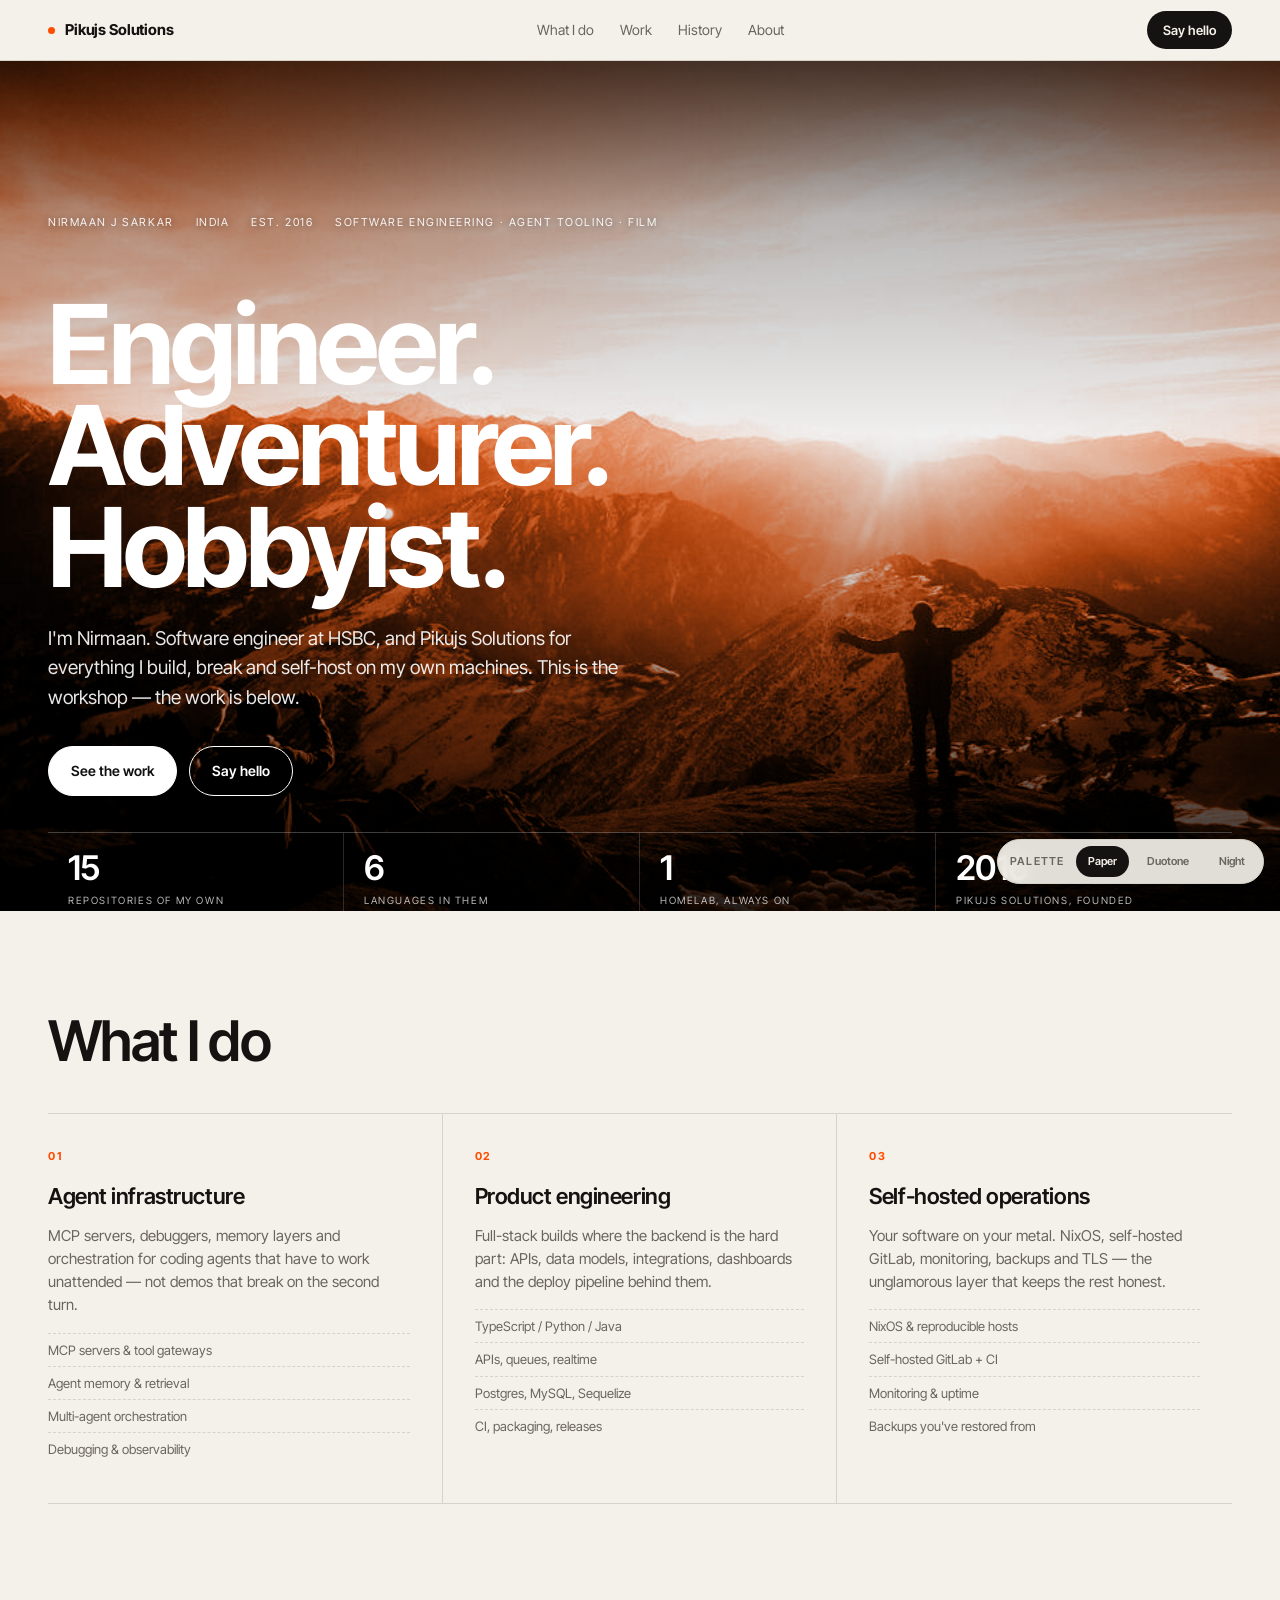
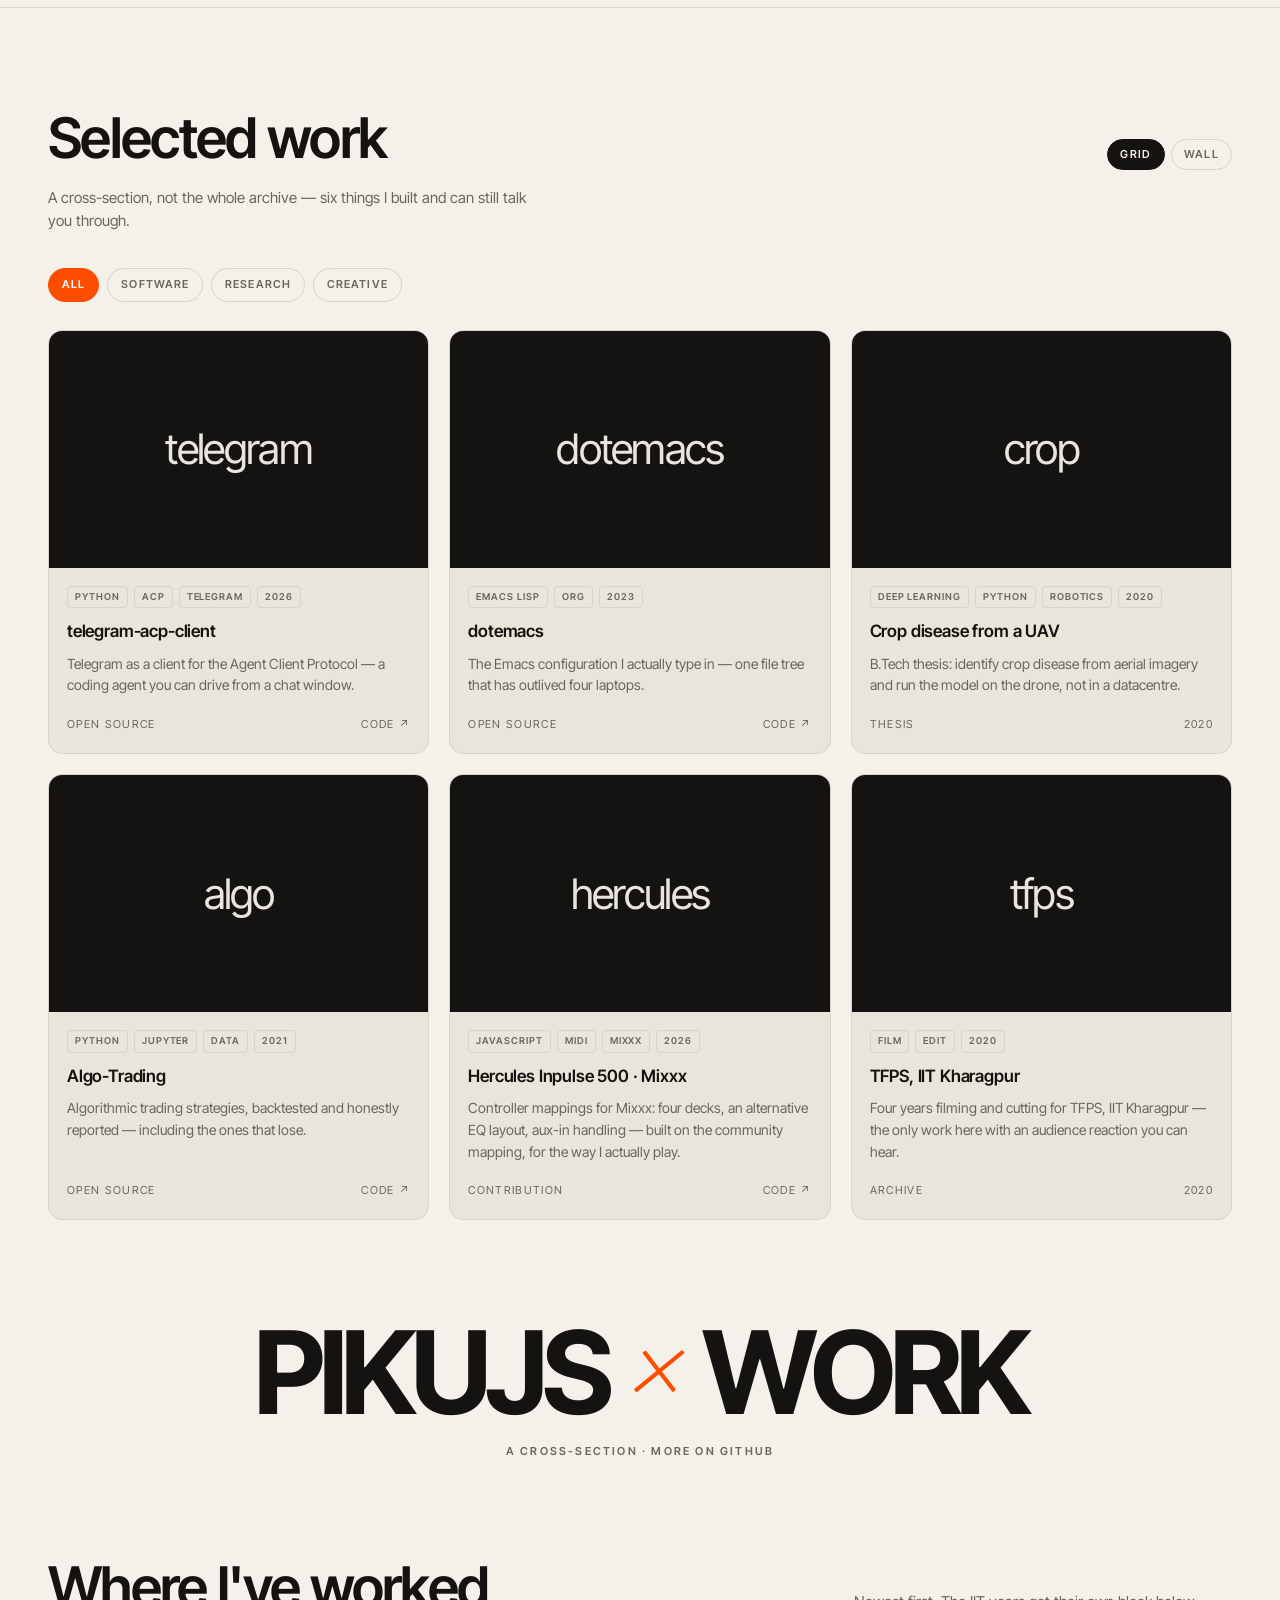
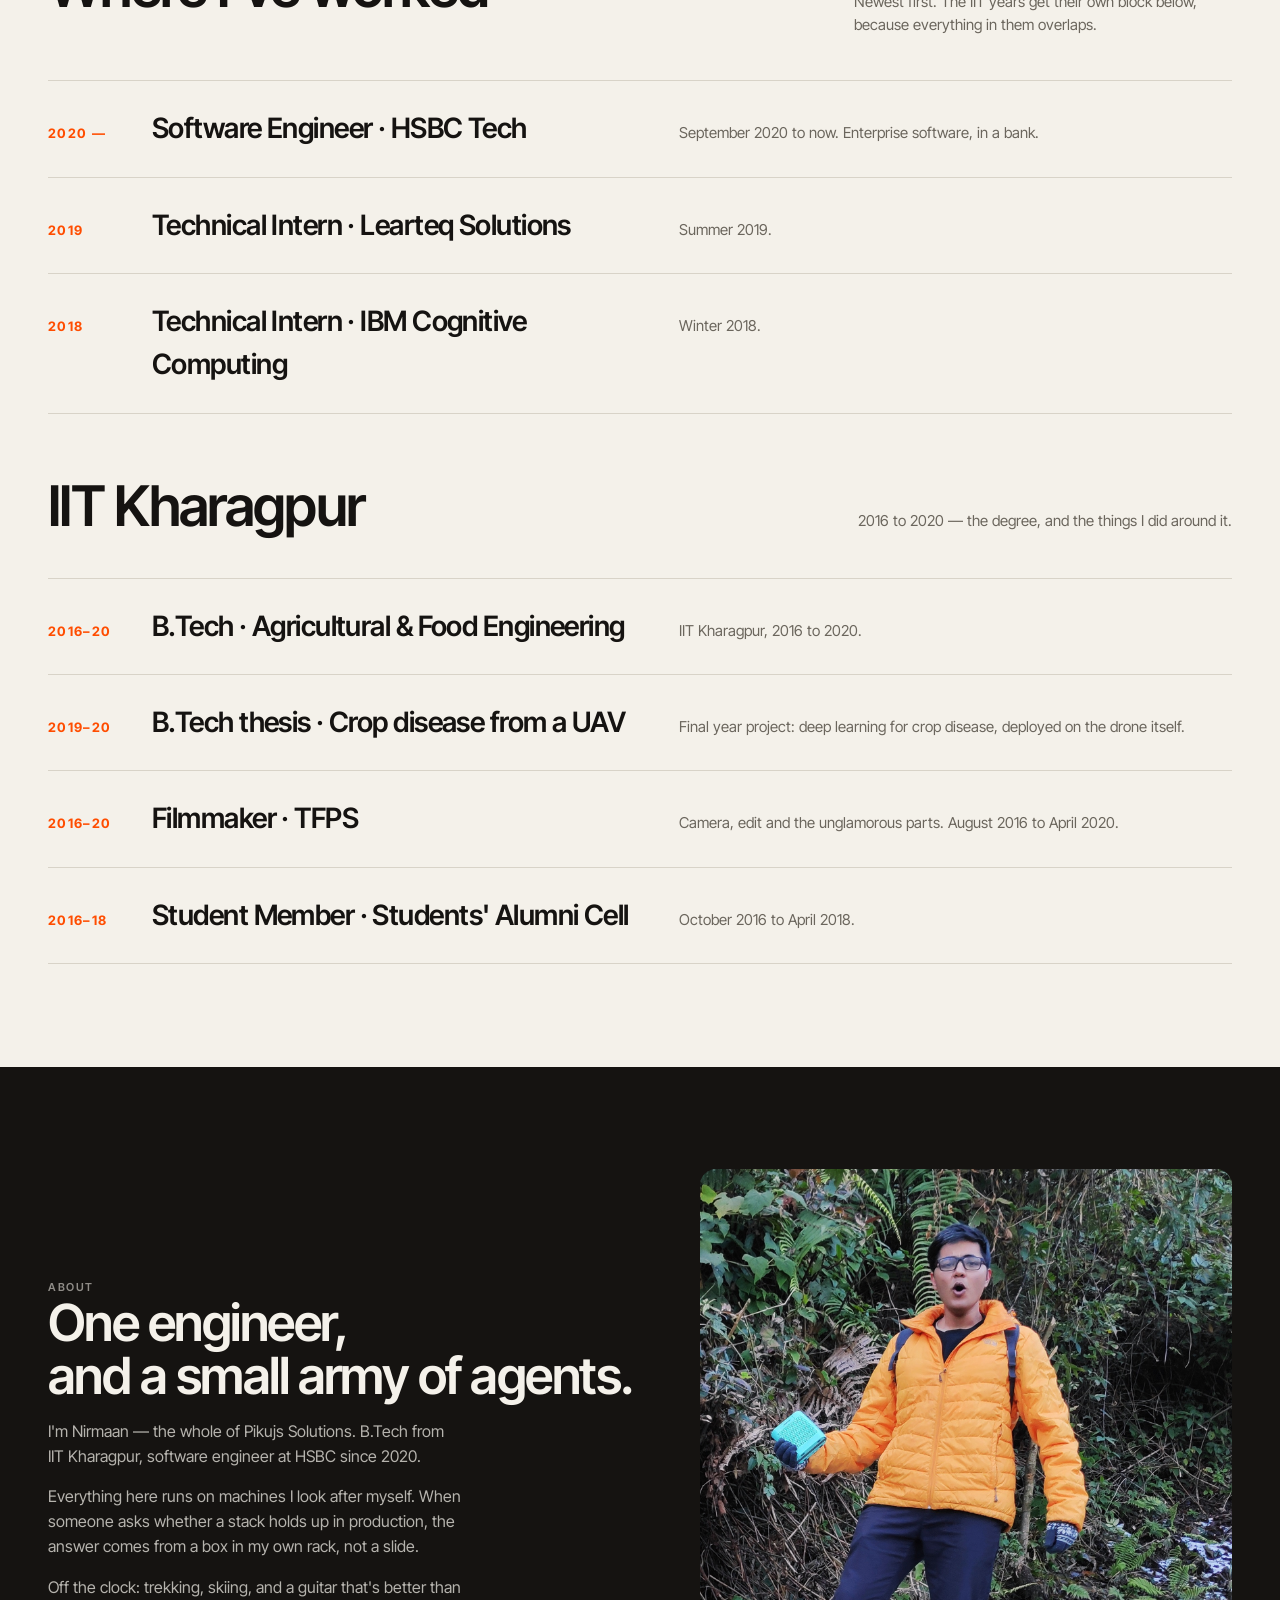
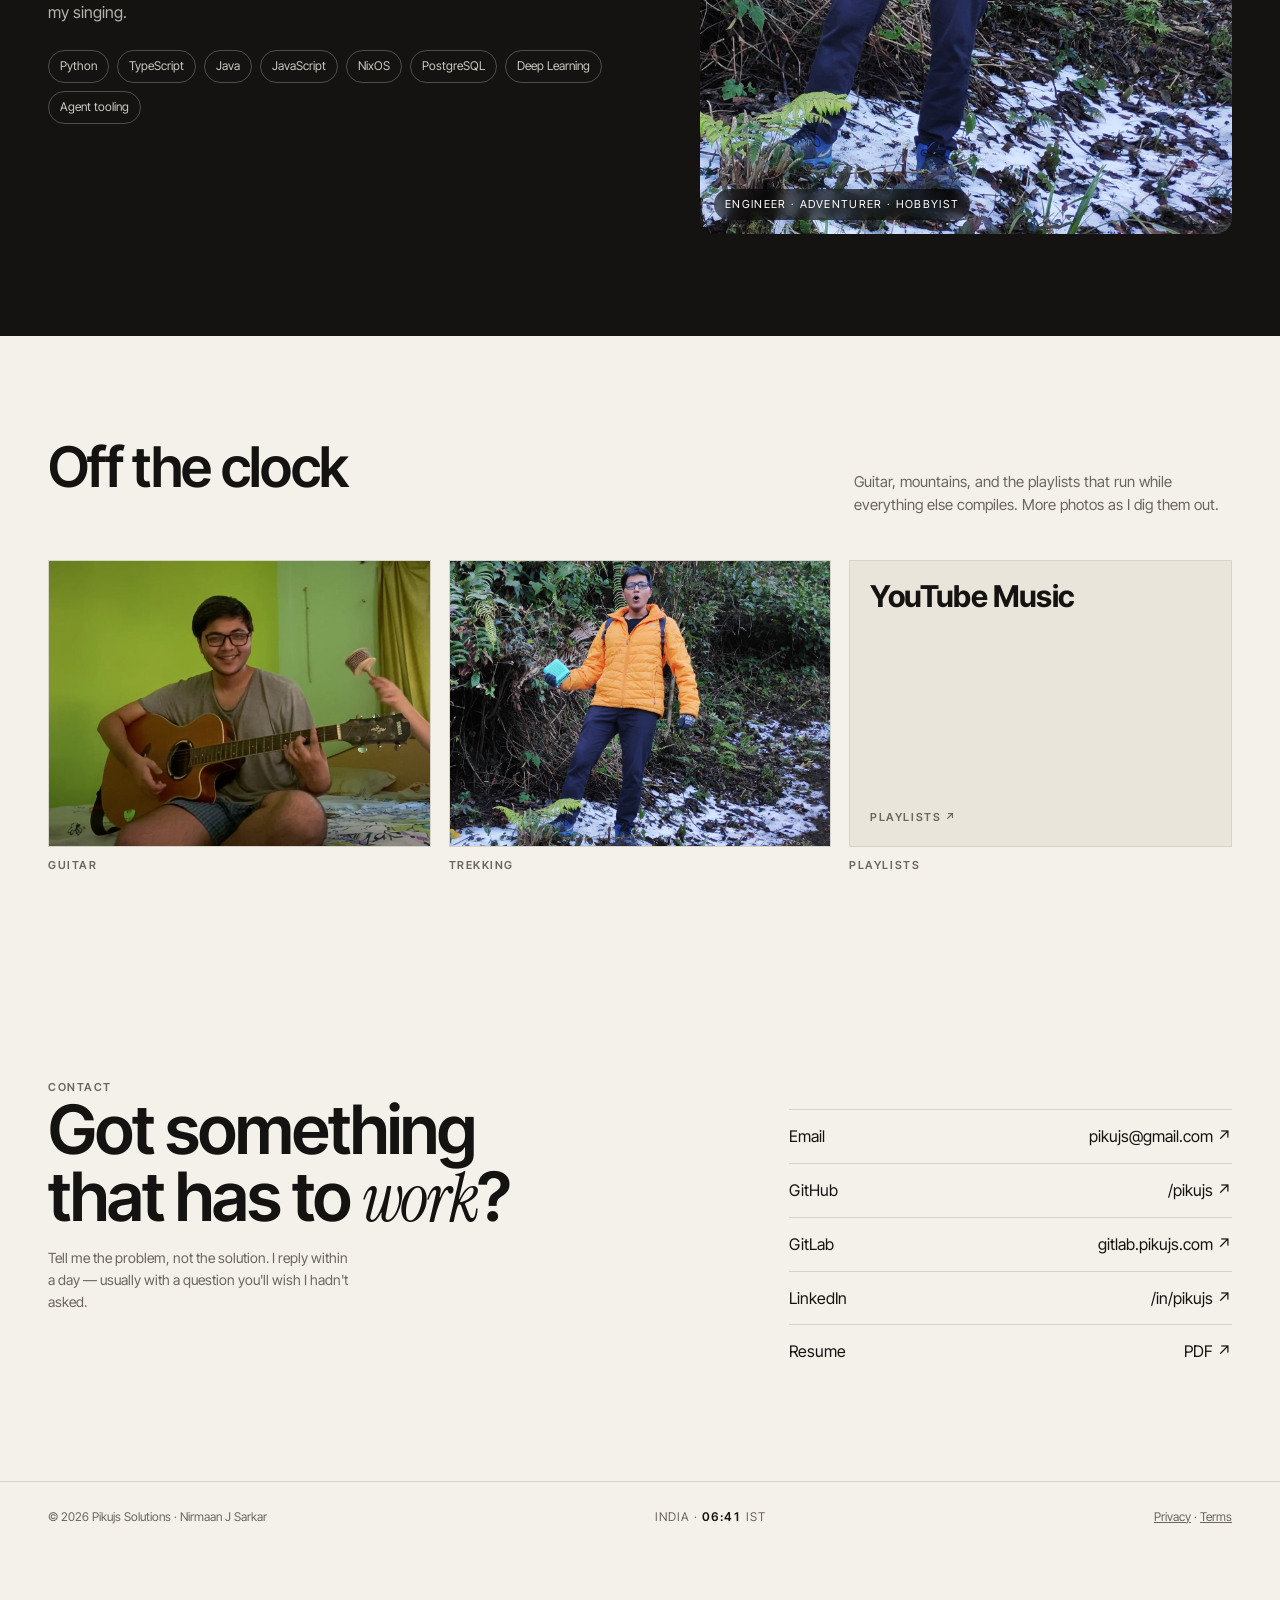
==== index.html @ 01d5751d "chore: drop leftover sales line from What I do" ====
<!doctype html>
<html lang="en">
<head>
<meta charset="utf-8">
<meta name="viewport" content="width=device-width, initial-scale=1">
<title>Nirmaan J Sarkar — Engineer, Adventurer, Hobbyist · Pikujs Solutions</title>
<meta name="description" content="Nirmaan J Sarkar — software engineer, filmmaker and self-hoster. Agent tooling, product engineering and the occasional DJ controller mapping, under Pikujs Solutions.">
<link rel="canonical" href="https://pikujs.com/">
<meta name="author" content="Nirmaan J Sarkar">
<meta property="og:type" content="website">
<meta property="og:site_name" content="Pikujs Solutions">
<meta property="og:title" content="Nirmaan J Sarkar — Engineer, Adventurer, Hobbyist">
<meta property="og:description" content="Software engineer, filmmaker and self-hoster. Agent tooling, product engineering, and the occasional DJ controller mapping.">
<meta property="og:url" content="https://pikujs.com/">
<meta property="og:image" content="https://pikujs.com/img/header.jpg">
<meta property="og:image:alt" content="Nirmaan on a ridge above the snowline at sunrise">
<meta name="twitter:card" content="summary_large_image">
<meta name="twitter:title" content="Nirmaan J Sarkar — Engineer, Adventurer, Hobbyist">
<meta name="twitter:description" content="Software engineer, filmmaker and self-hoster. Agent tooling, product engineering, and the occasional DJ controller mapping.">
<meta name="twitter:image" content="https://pikujs.com/img/header.jpg">
<meta name="theme-color" content="#f4f1ea" media="(prefers-color-scheme: light)">
<meta name="theme-color" content="#0b0c0e" media="(prefers-color-scheme: dark)">
<link rel="icon" href="img/favicon.ico" sizes="any">
<link rel="preconnect" href="https://fonts.googleapis.com">
<link rel="preconnect" href="https://fonts.gstatic.com" crossorigin>
<link href="https://fonts.googleapis.com/css2?family=Instrument+Serif:ital@0;1&family=Inter+Tight:wght@400;500;600;700&display=swap" rel="stylesheet">
<link rel="stylesheet" href="css/site.css">
<script>document.documentElement.dataset.palette=(new URLSearchParams(location.search).get('p'))||localStorage.getItem('pikujs-palette')||(matchMedia('(prefers-color-scheme: dark)').matches?'night':'paper')</script>
</head>
<body>

<nav>
  <div class="wrap">
    <a class="brand" href="#top"><span class="dot"></span>Pikujs Solutions</a>
    <ul>
      <li><a href="#services">What I do</a></li>
      <li><a href="#work">Work</a></li>
      <li><a href="#history">History</a></li>
      <li><a href="#about">About</a></li>
    </ul>
    <a class="cta" href="#contact">Say hello</a>
  </div>
</nav>

<header class="hero" id="top">
  <img src="img/header.jpg" alt="Nirmaan on a ridge above the snowline at sunrise" width="960" height="720">
  <div class="tint"></div>
  <div class="veil"></div>
  <div class="wrap inner">
    <div class="topline">
      <span>Nirmaan J Sarkar</span><span>India</span><span>Est. 2016</span>
      <span>Software engineering · Agent tooling · Film</span>
    </div>
    <h1>Engineer.<br>Adventurer.<br>Hobbyist.</h1>
    <p class="sub">I'm Nirmaan. Software engineer at HSBC, and Pikujs Solutions for everything I build,
      break and self-host on my own machines. This is the workshop — the work is below.</p>
    <div class="actions">
      <a class="btn solid" href="#work">See the work</a>
      <a class="btn ghost" href="#contact">Say hello</a>
    </div>
  </div>
  <div class="wrap">
    <div class="stats">
      <div><b>15</b><span>Repositories of my own</span></div>
      <div><b>6</b><span>Languages in them</span></div>
      <div><b>1</b><span>Homelab, always on</span></div>
      <div><b>2016</b><span>Pikujs Solutions, founded</span></div>
    </div>
  </div>
</header>

<section id="services">
  <div class="wrap">
    <div class="sec-head">
      <h2>What I do</h2>
    </div>
    <div class="services">
      <article>
        <div class="num">01</div>
        <h3>Agent infrastructure</h3>
        <p>MCP servers, debuggers, memory layers and orchestration for coding agents that have to work
           unattended — not demos that break on the second turn.</p>
        <ul>
          <li>MCP servers &amp; tool gateways</li>
          <li>Agent memory &amp; retrieval</li>
          <li>Multi-agent orchestration</li>
          <li>Debugging &amp; observability</li>
        </ul>
      </article>
      <article>
        <div class="num">02</div>
        <h3>Product engineering</h3>
        <p>Full-stack builds where the backend is the hard part: APIs, data models, integrations,
           dashboards and the deploy pipeline behind them.</p>
        <ul>
          <li>TypeScript / Python / Java</li>
          <li>APIs, queues, realtime</li>
          <li>Postgres, MySQL, Sequelize</li>
          <li>CI, packaging, releases</li>
        </ul>
      </article>
      <article>
        <div class="num">03</div>
        <h3>Self-hosted operations</h3>
        <p>Your software on your metal. NixOS, self-hosted GitLab, monitoring, backups and TLS —
           the unglamorous layer that keeps the rest honest.</p>
        <ul>
          <li>NixOS &amp; reproducible hosts</li>
          <li>Self-hosted GitLab + CI</li>
          <li>Monitoring &amp; uptime</li>
          <li>Backups you've restored from</li>
        </ul>
      </article>
    </div>
  </div>
</section>

<hr class="rule">

<section id="work">
  <div class="wrap">
    <div class="sec-head">
      <h2>Selected work</h2>
      <div class="viewtoggle" role="group" aria-label="Layout">
        <button data-view="grid" aria-pressed="true">Grid</button>
        <button data-view="wall" aria-pressed="false">Wall</button>
      </div>
    </div>
    <p style="margin:-28px 0 36px; max-width:56ch; color:var(--muted); font-size:15px">
      A cross-section, not the whole archive — six things I built and can still talk you through.</p>

    <div class="filters" id="filters" role="group" aria-label="Filter by category">
      <button data-cat="All" aria-pressed="true">All</button>
      <button data-cat="Software" aria-pressed="false">Software</button>
      <button data-cat="Research" aria-pressed="false">Research</button>
      <button data-cat="Creative" aria-pressed="false">Creative</button>
    </div>

    <div class="work" id="workgrid">

      <a class="card" data-cat="Software" href="https://github.com/pikujs/telegram-acp-client" target="_blank" rel="noopener">
        <div class="shot"><div class="glyph">telegram</div></div>
        <div class="body">
          <div class="tags"><span>Python</span><span>ACP</span><span>Telegram</span><span>2026</span></div>
          <h3>telegram-acp-client</h3>
          <p>Telegram as a client for the Agent Client Protocol — a coding agent you can drive from a chat window.</p>
          <div class="meta"><span>Open source</span><span>Code ↗</span></div>
        </div>
      </a>

      <a class="card" data-cat="Software" href="https://github.com/pikujs/dotemacs" target="_blank" rel="noopener">
        <div class="shot"><div class="glyph">dotemacs</div></div>
        <div class="body">
          <div class="tags"><span>Emacs Lisp</span><span>Org</span><span>2023</span></div>
          <h3>dotemacs</h3>
          <p>The Emacs configuration I actually type in — one file tree that has outlived four laptops.</p>
          <div class="meta"><span>Open source</span><span>Code ↗</span></div>
        </div>
      </a>

      <div class="card" data-cat="Research">
        <div class="shot"><div class="glyph">crop</div></div>
        <div class="body">
          <div class="tags"><span>Deep Learning</span><span>Python</span><span>Robotics</span><span>2020</span></div>
          <h3>Crop disease from a UAV</h3>
          <p>B.Tech thesis: identify crop disease from aerial imagery and run the model on the drone, not in a datacentre.</p>
          <div class="meta"><span>Thesis</span><span>2020</span></div>
        </div>
      </div>

      <a class="card" data-cat="Research" href="https://github.com/pikujs/Algo-Trading" target="_blank" rel="noopener">
        <div class="shot"><div class="glyph">algo</div></div>
        <div class="body">
          <div class="tags"><span>Python</span><span>Jupyter</span><span>Data</span><span>2021</span></div>
          <h3>Algo-Trading</h3>
          <p>Algorithmic trading strategies, backtested and honestly reported — including the ones that lose.</p>
          <div class="meta"><span>Open source</span><span>Code ↗</span></div>
        </div>
      </a>

      <a class="card" data-cat="Creative" href="https://github.com/pikujs/herimp-500map" target="_blank" rel="noopener">
        <div class="shot"><div class="glyph">hercules</div></div>
        <div class="body">
          <div class="tags"><span>JavaScript</span><span>MIDI</span><span>Mixxx</span><span>2026</span></div>
          <h3>Hercules Inpulse 500 · Mixxx</h3>
          <p>Controller mappings for Mixxx: four decks, an alternative EQ layout, aux-in handling — built on the community mapping, for the way I actually play.</p>
          <div class="meta"><span>Contribution</span><span>Code ↗</span></div>
        </div>
      </a>

      <div class="card" data-cat="Creative">
        <div class="shot"><div class="glyph">tfps</div></div>
        <div class="body">
          <div class="tags"><span>Film</span><span>Edit</span><span>2020</span></div>
          <h3>TFPS, IIT Kharagpur</h3>
          <p>Four years filming and cutting for TFPS, IIT Kharagpur — the only work here with an audience reaction you can hear.</p>
          <div class="meta"><span>Archive</span><span>2020</span></div>
        </div>
      </div>

    </div>

    <div class="lockup">PIKUJS <em>×</em> WORK<small>A cross-section · more on GitHub</small></div>
  </div>
</section>

<section id="history" style="padding-top:0">
  <div class="wrap">
    <div class="sec-head">
      <h2>Where I've worked</h2>
      <p>Newest first. The IIT years get their own block below, because everything in them overlaps.</p>
    </div>
    <div class="proc">
      <div><b>2020 —</b><h3>Software Engineer · HSBC Tech</h3><p>September 2020 to now. Enterprise software, in a bank.</p></div>
      <div><b>2019</b><h3>Technical Intern · Learteq Solutions</h3><p>Summer 2019.</p></div>
      <div><b>2018</b><h3>Technical Intern · IBM Cognitive Computing</h3><p>Winter 2018.</p></div>
    </div>

    <div class="sec-head" style="margin-top:64px">
      <h2>IIT Kharagpur</h2>
      <p>2016 to 2020 — the degree, and the things I did around it.</p>
    </div>
    <div class="proc">
      <div><b>2016–20</b><h3>B.Tech · Agricultural &amp; Food Engineering</h3><p>IIT Kharagpur, 2016 to 2020.</p></div>
      <div><b>2019–20</b><h3>B.Tech thesis · Crop disease from a UAV</h3><p>Final year project: deep learning for crop disease, deployed on the drone itself.</p></div>
      <div><b>2016–20</b><h3>Filmmaker · TFPS</h3><p>Camera, edit and the unglamorous parts. August 2016 to April 2020.</p></div>
      <div><b>2016–18</b><h3>Student Member · Students' Alumni Cell</h3><p>October 2016 to April 2018.</p></div>
    </div>
  </div>
</section>

<section class="band" id="about">
  <div class="wrap">
    <div class="grid">
      <div>
        <div class="label">About</div>
        <h2>One engineer,<br>and a small army of agents.</h2>
        <p>I'm Nirmaan — the whole of Pikujs Solutions. B.Tech from IIT Kharagpur, software engineer at HSBC
           since 2020.</p>
        <p>Everything here runs on machines I look after myself. When someone asks whether a stack holds up
           in production, the answer comes from a box in my own rack, not a slide.</p>
        <p>Off the clock: trekking, skiing, and a guitar that's better than my singing.</p>
        <div class="skills">
          <span>Python</span><span>TypeScript</span><span>Java</span><span>JavaScript</span>
          <span>NixOS</span><span>PostgreSQL</span><span>Deep Learning</span><span>Agent tooling</span>
        </div>
      </div>
      <div class="portrait">
        <img src="img/portfolio/thumbnails/pikujs-trekking.jpg" alt="Nirmaan on a winter trek">
        <div class="tag">Engineer · Adventurer · Hobbyist</div>
      </div>
    </div>
  </div>
</section>

<section id="fun">
  <div class="wrap">
    <div class="sec-head">
      <h2>Off the clock</h2>
      <p>Guitar, mountains, and the playlists that run while everything else compiles. More photos as I dig them out.</p>
    </div>
    <div class="fun">
      <figure><img src="img/portfolio/thumbnails/pikujs-guitar.jpg" alt="A guitar" loading="lazy"><figcaption>Guitar</figcaption></figure>
      <figure><img src="img/portfolio/thumbnails/pikujs-trekking.jpg" alt="On a winter trek" loading="lazy"><figcaption>Trekking</figcaption></figure>
      <figure>
        <a class="fun-link" href="#" data-placeholder="youtube-music">
          <b>YouTube Music</b>
          <small>Playlists ↗</small>
        </a>
        <figcaption>Playlists</figcaption>
      </figure>
    </div>
  </div>
</section>

<section id="contact">
  <div class="wrap contact">
    <div>
      <div class="label">Contact</div>
      <h2>Got something<br>that has to <em>work</em>?</h2>
      <p class="note">Tell me the problem, not the solution. I reply within a day — usually with a question
        you'll wish I hadn't asked.</p>
    </div>
    <div class="lines">
      <a href="mailto:pikujs@gmail.com"><span>Email</span><span>pikujs@gmail.com ↗</span></a>
      <a href="https://github.com/pikujs" target="_blank" rel="noopener"><span>GitHub</span><span>/pikujs ↗</span></a>
      <a href="https://gitlab.pikujs.com" target="_blank" rel="noopener"><span>GitLab</span><span>gitlab.pikujs.com ↗</span></a>
      <a href="https://www.linkedin.com/in/pikujs" target="_blank" rel="noopener"><span>LinkedIn</span><span>/in/pikujs ↗</span></a>
      <a href="img/resume.pdf"><span>Resume</span><span>PDF ↗</span></a>
    </div>
  </div>
</section>

<footer>
  <div class="wrap">
    <span>© 2026 Pikujs Solutions · Nirmaan J Sarkar</span>
    <span class="clock">India · <b id="ist">--:--</b> IST</span>
    <span><a href="privacy/">Privacy</a> · <a href="terms/">Terms</a></span>
  </div>
</footer>

<div class="switch" role="group" aria-label="Palette">
  <b>Palette</b>
  <button data-p="paper" aria-pressed="true">Paper</button>
  <button data-p="duotone" aria-pressed="false">Duotone</button>
  <button data-p="night" aria-pressed="false">Night</button>
</div>

<script src="js/palette.js"></script>
<script>
// Filters and the curved "wall" view. Without JS every card is simply visible.
const grid = document.getElementById('workgrid');
const cards = [...grid.children];
const filters = [...document.querySelectorAll('#filters button')];
const views = [...document.querySelectorAll('.viewtoggle button')];

filters.forEach(btn => btn.addEventListener('click', () => {
  const cat = btn.dataset.cat;
  cards.forEach(c => { c.hidden = cat !== 'All' && c.dataset.cat !== cat; });
  filters.forEach(b => b.setAttribute('aria-pressed', String(b === btn)));
}));

const setView = (v) => {
  grid.classList.toggle('wall', v === 'wall');
  views.forEach(b => b.setAttribute('aria-pressed', String(b.dataset.view === v)));
};
views.forEach(b => b.addEventListener('click', () => setView(b.dataset.view)));
if (new URLSearchParams(location.search).get('view') === 'wall') setView('wall');

const ist = document.getElementById('ist');
const tick = () => {
  ist.textContent = new Intl.DateTimeFormat('en-GB', {
    timeZone: 'Asia/Kolkata', hour: '2-digit', minute: '2-digit'
  }).format(new Date());
};
tick(); setInterval(tick, 30000);
</script>
</body>
</html>
---- css/site.css ----
/* ---------- palettes: paper (light) / night (dark) / duotone ---------- */
:root{
  --bg:#f4f1ea; --fg:#151311; --muted:#6b665d; --line:#d8d3c8;
  --accent:#ff4d00; --panel:#eae5da; --tint:#ff6a1f; --tint-op:.85;
  --hero-fg:#fff; --band:#151311; --band-fg:#f4f1ea;
}
html[data-palette="night"]{
  --bg:#0b0c0e; --fg:#eceae5; --muted:#8b8983; --line:#24262a;
  --accent:#c8ff2f; --panel:#131518; --tint:#3f4d8a; --tint-op:.75;
  --hero-fg:#eceae5; --band:#15181b; --band-fg:#eceae5;
}
html[data-palette="duotone"]{
  --bg:#0d0708; --fg:#f7ece8; --muted:#a08b86; --line:#2a1c1d;
  --accent:#ff2d2d; --panel:#170e0f; --tint:#c3111b; --tint-op:.9;
  --hero-fg:#fff3ef; --band:#170e0f; --band-fg:#f7ece8;
}

*{box-sizing:border-box}
html,body{margin:0}
body{
  background:var(--bg); color:var(--fg);
  font-family:"Inter Tight",system-ui,sans-serif;
  font-size:16px; line-height:1.55;
  -webkit-font-smoothing:antialiased;
}
.serif{font-family:"Instrument Serif",Georgia,serif; font-weight:400}
a{color:inherit}
.wrap{max-width:1240px; margin:0 auto; padding:0 28px}
.label{font-size:11px; letter-spacing:.14em; text-transform:uppercase; font-weight:600; color:var(--muted)}
.rule{height:1px; background:var(--line); border:0; margin:0}

/* ---------- nav ---------- */
nav{
  position:sticky; top:0; z-index:20; background:color-mix(in srgb, var(--bg) 88%, transparent);
  backdrop-filter:blur(8px); border-bottom:1px solid var(--line);
}
nav .wrap{display:flex; align-items:center; justify-content:space-between; height:60px; gap:24px}
.brand{display:flex; align-items:center; gap:10px; text-decoration:none; font-weight:700; letter-spacing:-.01em; font-size:15px}
.brand .dot{width:7px;height:7px;border-radius:50%;background:var(--accent);display:inline-block}
nav ul{display:flex; gap:26px; list-style:none; margin:0; padding:0; font-size:14px}
nav ul a{text-decoration:none; color:var(--muted)}
nav ul a:hover{color:var(--fg)}
nav .cta{font-size:13px; font-weight:600; text-decoration:none; padding:9px 16px; border-radius:999px; background:var(--fg); color:var(--bg)}
@media(max-width:720px){nav ul{display:none}}

/* ---------- hero ---------- */
.hero{position:relative; overflow:hidden; background:#0b0b0c}
.hero img{
  position:absolute; inset:0; width:100%; height:100%; object-fit:cover; object-position:center 58%;
  filter:grayscale(1) contrast(1.06) brightness(1.22);
}
.hero .tint{position:absolute; inset:0; background:var(--tint); opacity:var(--tint-op); mix-blend-mode:color}
.hero .veil{
  position:absolute; inset:0;
  background:linear-gradient(180deg, rgba(0,0,0,.72) 0%, rgba(0,0,0,.28) 18%, rgba(0,0,0,.06) 44%, rgba(0,0,0,.22) 62%, rgba(0,0,0,.86) 100%);
}
.hero .inner{position:relative; z-index:2; color:var(--hero-fg); padding:clamp(96px,17vh,200px) 28px 36px}
.hero .topline{display:flex; flex-wrap:wrap; gap:10px 22px; margin-bottom:clamp(32px,7vh,84px)}
.hero .topline span{font-size:11px; letter-spacing:.14em; text-transform:uppercase; opacity:.9; text-shadow:0 1px 8px rgba(0,0,0,.55)}
.hero h1{
  margin:0; font-size:clamp(44px,8.6vw,132px); line-height:.92; letter-spacing:-.03em;
  font-weight:700; max-width:16ch;
}
.hero h1 em{font-family:"Instrument Serif",serif; font-style:italic; font-weight:400; letter-spacing:-.01em}
.hero .sub{margin:26px 0 0; max-width:52ch; font-size:clamp(15px,1.5vw,19px); opacity:.9}
.hero .actions{display:flex; flex-wrap:wrap; gap:12px; margin-top:34px}
.btn{
  display:inline-block; text-decoration:none; font-size:14px; font-weight:600;
  padding:13px 22px; border-radius:999px; border:1px solid var(--hero-fg);
}
.btn.solid{background:var(--hero-fg); color:#111}
.btn.ghost{color:var(--hero-fg)}
.btn:hover{opacity:.85}
/* counters ride the bottom edge of the hero */
.hero .stats{
  position:relative; z-index:2; display:flex; flex-wrap:wrap; gap:0;
  border-top:1px solid rgba(255,255,255,.24); color:var(--hero-fg);
}
.hero .stats div{flex:1 1 160px; padding:16px 20px 0; border-right:1px solid rgba(255,255,255,.16)}
.hero .stats div:last-child{border-right:0}
.hero .stats b{display:block; font-size:clamp(22px,3vw,34px); font-weight:600; letter-spacing:-.02em; line-height:1.1}
.hero .stats span{font-size:10px; letter-spacing:.16em; text-transform:uppercase; opacity:.72}

/* ---------- sections ---------- */
section{padding:clamp(64px,8vw,116px) 0}
.sec-head{display:flex; align-items:baseline; justify-content:space-between; gap:24px; margin-bottom:44px; flex-wrap:wrap}
.sec-head h2{margin:0; font-size:clamp(30px,4.4vw,56px); letter-spacing:-.03em; font-weight:600; line-height:1}
.sec-head p{margin:0; max-width:42ch; color:var(--muted); font-size:15px}

/* what we do */
.services{display:grid; grid-template-columns:repeat(3,1fr); gap:0; border-top:1px solid var(--line)}
.services article{padding:34px 32px 38px; border-right:1px solid var(--line); border-bottom:1px solid var(--line)}
.services article:first-child{padding-left:0}
.services article:last-child{border-right:0}
.services .num{font-size:11px; letter-spacing:.16em; color:var(--accent); font-weight:700}
.services h3{margin:14px 0 10px; font-size:22px; letter-spacing:-.02em; font-weight:600}
.services p{margin:0; color:var(--muted); font-size:15px}
.services ul{margin:16px 0 0; padding:0; list-style:none; font-size:13px; color:var(--muted)}
.services li{padding:6px 0; border-top:1px dashed var(--line)}
@media(max-width:900px){.services{grid-template-columns:1fr}.services article{border-right:0; padding-left:0}}

/* work — phantom-style rail + optional curved wall */
.work{display:grid; grid-template-columns:repeat(3,1fr); gap:20px}
.work.wall{
  display:flex; gap:26px; overflow-x:auto; padding:56px 0 34px; scroll-snap-type:x mandatory;
  perspective:1400px; scrollbar-width:thin;
}
.work.wall .card{flex:0 0 min(400px,74vw); scroll-snap-align:center; transform:rotateY(-9deg) scale(.96); transition:transform .25s ease}
.work.wall .card:nth-child(2n){transform:rotateY(9deg) scale(.96)}
.work.wall .card:hover{transform:rotateY(0) scale(1)}
.card{
  display:flex; flex-direction:column; text-decoration:none; border:1px solid var(--line);
  background:var(--panel); border-radius:14px; overflow:hidden;
}
.viewtoggle{display:flex; gap:6px; font-size:11px; letter-spacing:.12em; text-transform:uppercase}
.filters{display:flex; flex-wrap:wrap; gap:8px; margin-bottom:28px}
.filters button{all:unset; cursor:pointer; font-size:11px; letter-spacing:.1em; text-transform:uppercase; font-weight:600; padding:7px 13px; border:1px solid var(--line); border-radius:999px; color:var(--muted)}
.filters button[aria-pressed="true"]{background:var(--accent); border-color:var(--accent); color:#fff}
.filters button:hover{border-color:var(--fg); color:var(--fg)}
.filters button[aria-pressed="true"]:hover{color:#fff}
.viewtoggle button{all:unset; cursor:pointer; padding:6px 12px; border:1px solid var(--line); border-radius:999px; color:var(--muted); font-weight:600}
.viewtoggle button[aria-pressed="true"]{background:var(--fg); color:var(--bg); border-color:var(--fg)}
.card .tags{display:flex; flex-wrap:wrap; gap:6px; margin-bottom:2px}
.card .tags span{font-size:9.5px; letter-spacing:.1em; text-transform:uppercase; font-weight:600; padding:3px 7px; border:1px solid var(--line); border-radius:4px; color:var(--muted)}
.lockup{font-size:clamp(38px,9vw,150px); line-height:.86; letter-spacing:-.05em; font-weight:700; margin:clamp(56px,8vw,110px) 0 0; text-align:center}
.lockup em{font-family:"Instrument Serif",serif; font-style:italic; font-weight:400; letter-spacing:-.01em; color:var(--accent)}
.lockup small{display:block; font-size:11px; letter-spacing:.2em; text-transform:uppercase; font-weight:600; color:var(--muted); margin-top:22px; font-family:"Inter Tight",sans-serif}
.card .shot{aspect-ratio:16/10; background:var(--band); position:relative; overflow:hidden}
.card .shot .glyph{
  position:absolute; inset:0; display:grid; place-items:center; color:var(--band-fg);
  font-size:clamp(28px,3.4vw,42px); letter-spacing:-.04em; opacity:.95;
}
.card .shot .glyph.small{font-size:13px; letter-spacing:.22em; text-transform:uppercase; opacity:.6; font-weight:600}
.card .body{padding:18px 18px 20px; display:flex; flex-direction:column; gap:8px; flex:1}
.card h3{margin:0; font-size:17px; letter-spacing:-.01em; font-weight:600}
.card p{margin:0; color:var(--muted); font-size:14px}
.card .meta{margin-top:auto; padding-top:12px; font-size:11px; letter-spacing:.12em; text-transform:uppercase; color:var(--muted); display:flex; justify-content:space-between}
.card:hover{border-color:var(--accent)}
.card:hover .glyph{color:var(--accent)}
@media(max-width:980px){.work{grid-template-columns:repeat(2,1fr)}}
@media(max-width:640px){.work{grid-template-columns:1fr}}

/* process */
.proc{border-top:1px solid var(--line)}
.proc div{display:grid; grid-template-columns:80px 1fr 1.1fr; gap:24px; padding:26px 0; border-bottom:1px solid var(--line); align-items:baseline}
.proc b{font-size:13px; color:var(--accent); letter-spacing:.1em}
.proc h3{margin:0; font-size:clamp(19px,2.2vw,28px); letter-spacing:-.02em; font-weight:600}
.proc p{margin:0; color:var(--muted); font-size:15px}
@media(max-width:760px){.proc div{grid-template-columns:1fr; gap:8px}}

/* band */
.band{background:var(--band); color:var(--band-fg)}
.band .label{color:color-mix(in srgb,var(--band-fg) 55%, transparent)}
.band .grid{display:grid; grid-template-columns:1.05fr .95fr; gap:clamp(32px,5vw,72px); align-items:center}
.band h2{margin:0 0 18px; font-size:clamp(30px,4vw,52px); line-height:1.02; letter-spacing:-.03em; font-weight:600}
.band p{color:color-mix(in srgb,var(--band-fg) 72%, transparent); font-size:16px; max-width:46ch}
.band .portrait{position:relative; border-radius:16px; overflow:hidden; aspect-ratio:4/5}
.band .portrait img{width:100%; height:100%; object-fit:cover; display:block}
.band .portrait .tag{position:absolute; left:14px; bottom:14px; background:rgba(0,0,0,.55); color:#fff; font-size:11px; letter-spacing:.12em; text-transform:uppercase; padding:7px 11px; border-radius:999px; backdrop-filter:blur(6px)}
.fun{display:grid; grid-template-columns:repeat(auto-fit,minmax(240px,1fr)); gap:18px}
.fun figure{margin:0}
.fun img{width:100%; aspect-ratio:4/3; object-fit:cover; display:block; border:1px solid var(--line); background:var(--panel)}
.fun figcaption{margin-top:10px; font-size:11px; letter-spacing:.14em; text-transform:uppercase; color:var(--muted); font-weight:600}
.fun .fun-link{display:flex; flex-direction:column; justify-content:space-between; aspect-ratio:4/3; padding:20px; border:1px solid var(--line); background:var(--panel); text-decoration:none; color:inherit}
.fun .fun-link:hover{border-color:var(--accent)}
.fun .fun-link b{font-size:clamp(22px,2.4vw,30px); letter-spacing:-.02em; line-height:1.05}
.fun .fun-link small{font-size:11px; letter-spacing:.14em; text-transform:uppercase; font-weight:600; color:var(--muted)}
.band .skills{display:flex; flex-wrap:wrap; gap:8px; margin-top:26px}
.band .skills span{font-size:12px; padding:6px 11px; border:1px solid color-mix(in srgb,var(--band-fg) 26%, transparent); border-radius:999px; color:color-mix(in srgb,var(--band-fg) 82%, transparent)}
@media(max-width:860px){.band .grid{grid-template-columns:1fr}}

/* contact */
.contact{display:grid; grid-template-columns:1.2fr .8fr; gap:clamp(32px,6vw,80px)}
.contact h2{margin:0 0 16px; font-size:clamp(34px,5.4vw,68px); line-height:.98; letter-spacing:-.03em; font-weight:600}
.contact h2 em{font-family:"Instrument Serif",serif; font-style:italic; font-weight:400}
.contact .lines{margin-top:30px; font-size:16px}
.contact .lines a{display:flex; justify-content:space-between; padding:14px 0; border-top:1px solid var(--line); text-decoration:none}
.contact .lines a:hover{color:var(--accent)}
.contact .note{color:var(--muted); font-size:14px; max-width:38ch}
@media(max-width:760px){.contact{grid-template-columns:1fr}}

footer{border-top:1px solid var(--line); padding:26px 0 80px; color:var(--muted); font-size:12px}
footer .wrap{display:flex; flex-wrap:wrap; gap:12px 28px; justify-content:space-between; align-items:center}
footer .clock{font-variant-numeric:tabular-nums; letter-spacing:.08em; text-transform:uppercase}
footer .clock b{color:var(--fg); font-weight:600}

/* ---------- palette switcher (the only JS on the page) ---------- */
.switch{
  position:fixed; right:16px; bottom:16px; z-index:50; display:flex; gap:6px; align-items:center;
  background:color-mix(in srgb, var(--bg) 92%, transparent); border:1px solid var(--line);
  padding:6px; border-radius:999px; backdrop-filter:blur(10px); font-size:11px;
}
.switch b{padding:0 6px; color:var(--muted); font-weight:600; letter-spacing:.1em; text-transform:uppercase}
.switch button{
  all:unset; cursor:pointer; padding:6px 11px; border-radius:999px; font:inherit; font-weight:600;
  color:var(--muted); border:1px solid transparent;
}
.switch button[aria-pressed="true"]{background:var(--fg); color:var(--bg)}
.switch button:focus-visible{outline:2px solid var(--accent); outline-offset:2px}

/* ---------- long-form pages: privacy, terms, 404 ---------- */
.doc{padding:64px 0 80px; max-width:820px}
.doc h1{font-family:"Instrument Serif",Georgia,serif; font-weight:400; font-size:clamp(38px,6vw,68px); line-height:1.02; margin:10px 0 14px; letter-spacing:-.02em}
.doc .lede{color:var(--muted); max-width:56ch; margin:0 0 6px}
.doc h2{font-size:15px; letter-spacing:.02em; margin:34px 0 8px}
.doc p,.doc ul{margin:0 0 12px; max-width:66ch}
.doc ul{padding-left:20px}
.doc li{margin:0 0 6px}
.doc table{width:100%; border-collapse:collapse; margin:0 0 14px; font-size:14px}
.doc th,.doc td{text-align:left; padding:9px 12px 9px 0; border-bottom:1px solid var(--line); vertical-align:top}
.doc th{font-size:11px; letter-spacing:.12em; text-transform:uppercase; color:var(--muted); font-weight:600}
.doc .note{border-left:3px solid var(--accent); padding:2px 0 2px 14px; color:var(--muted); font-size:14px}
.doc code{font-size:13px; background:var(--panel); padding:1px 5px}
nav .back{font-size:12px; color:var(--muted); text-decoration:none; letter-spacing:.04em}
nav .back:hover{color:var(--fg)}
@media(max-width:720px){nav ul{display:none}nav .back{order:3}}
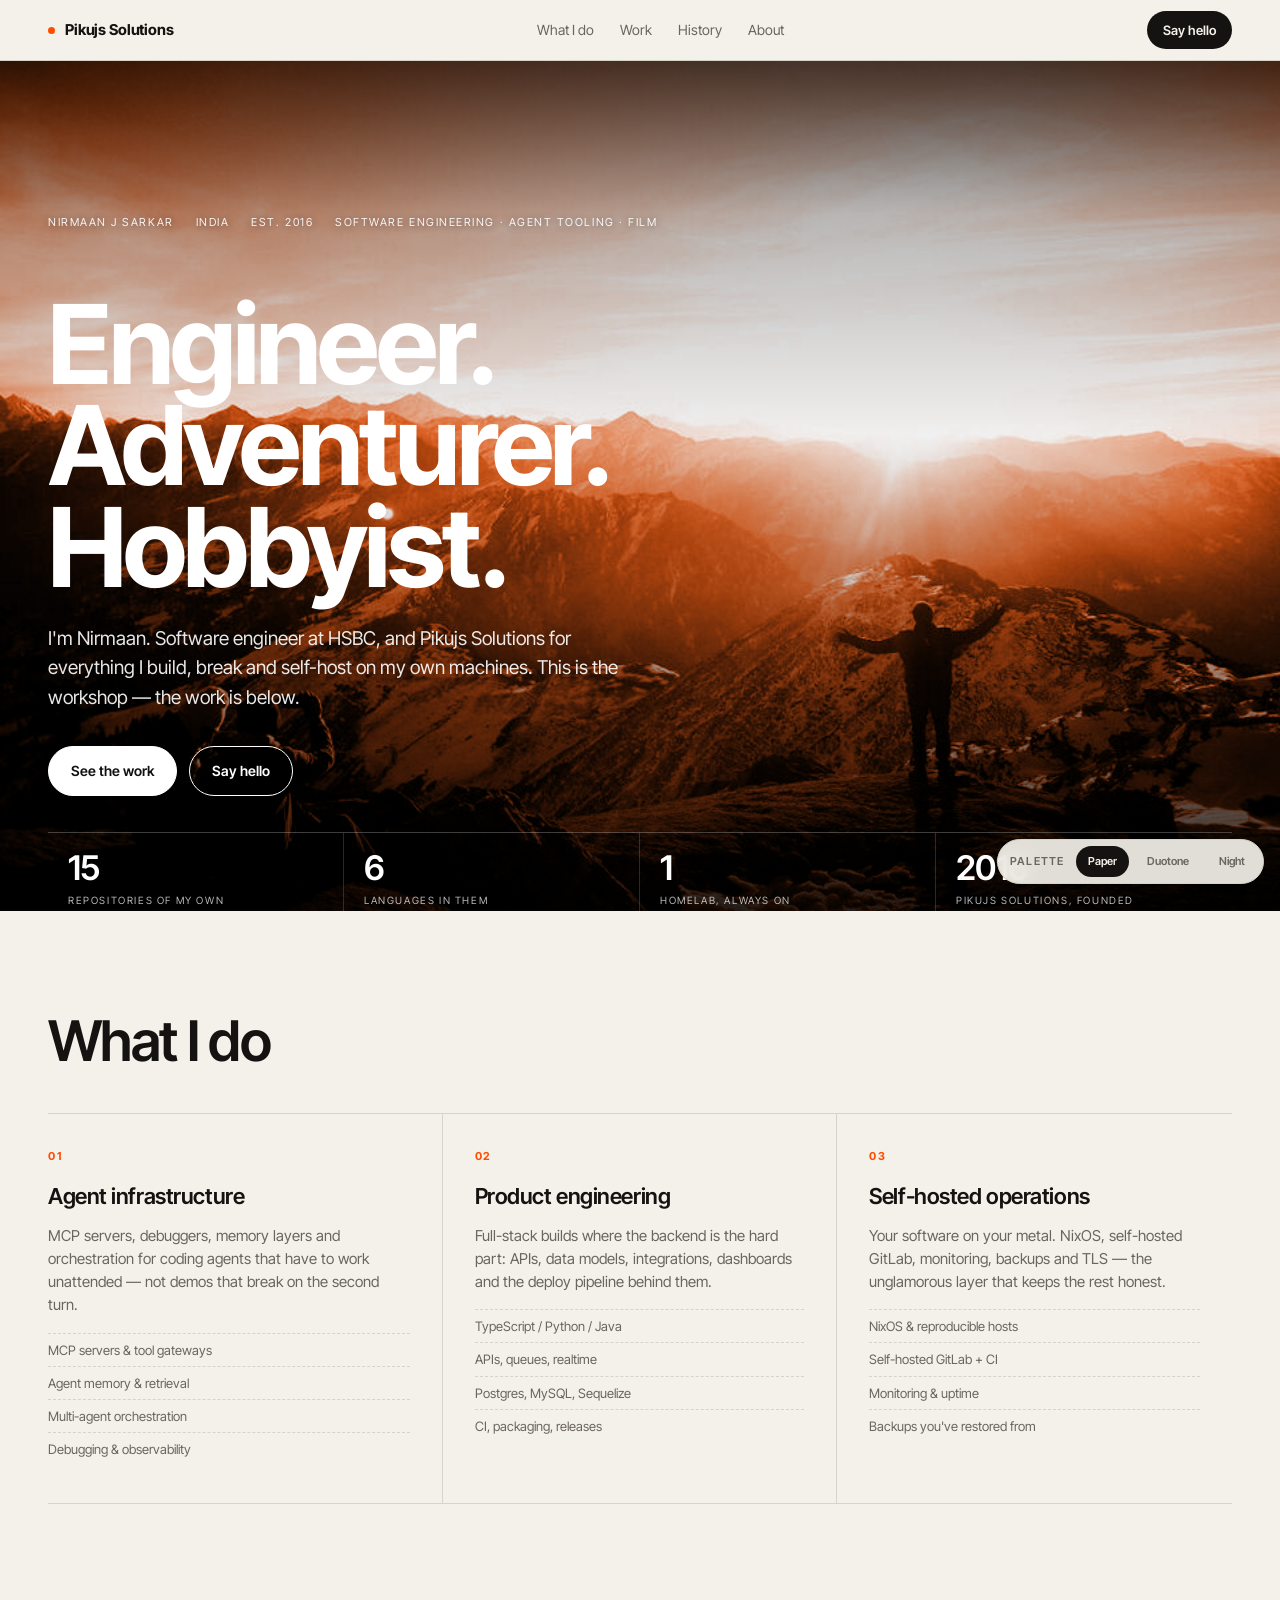
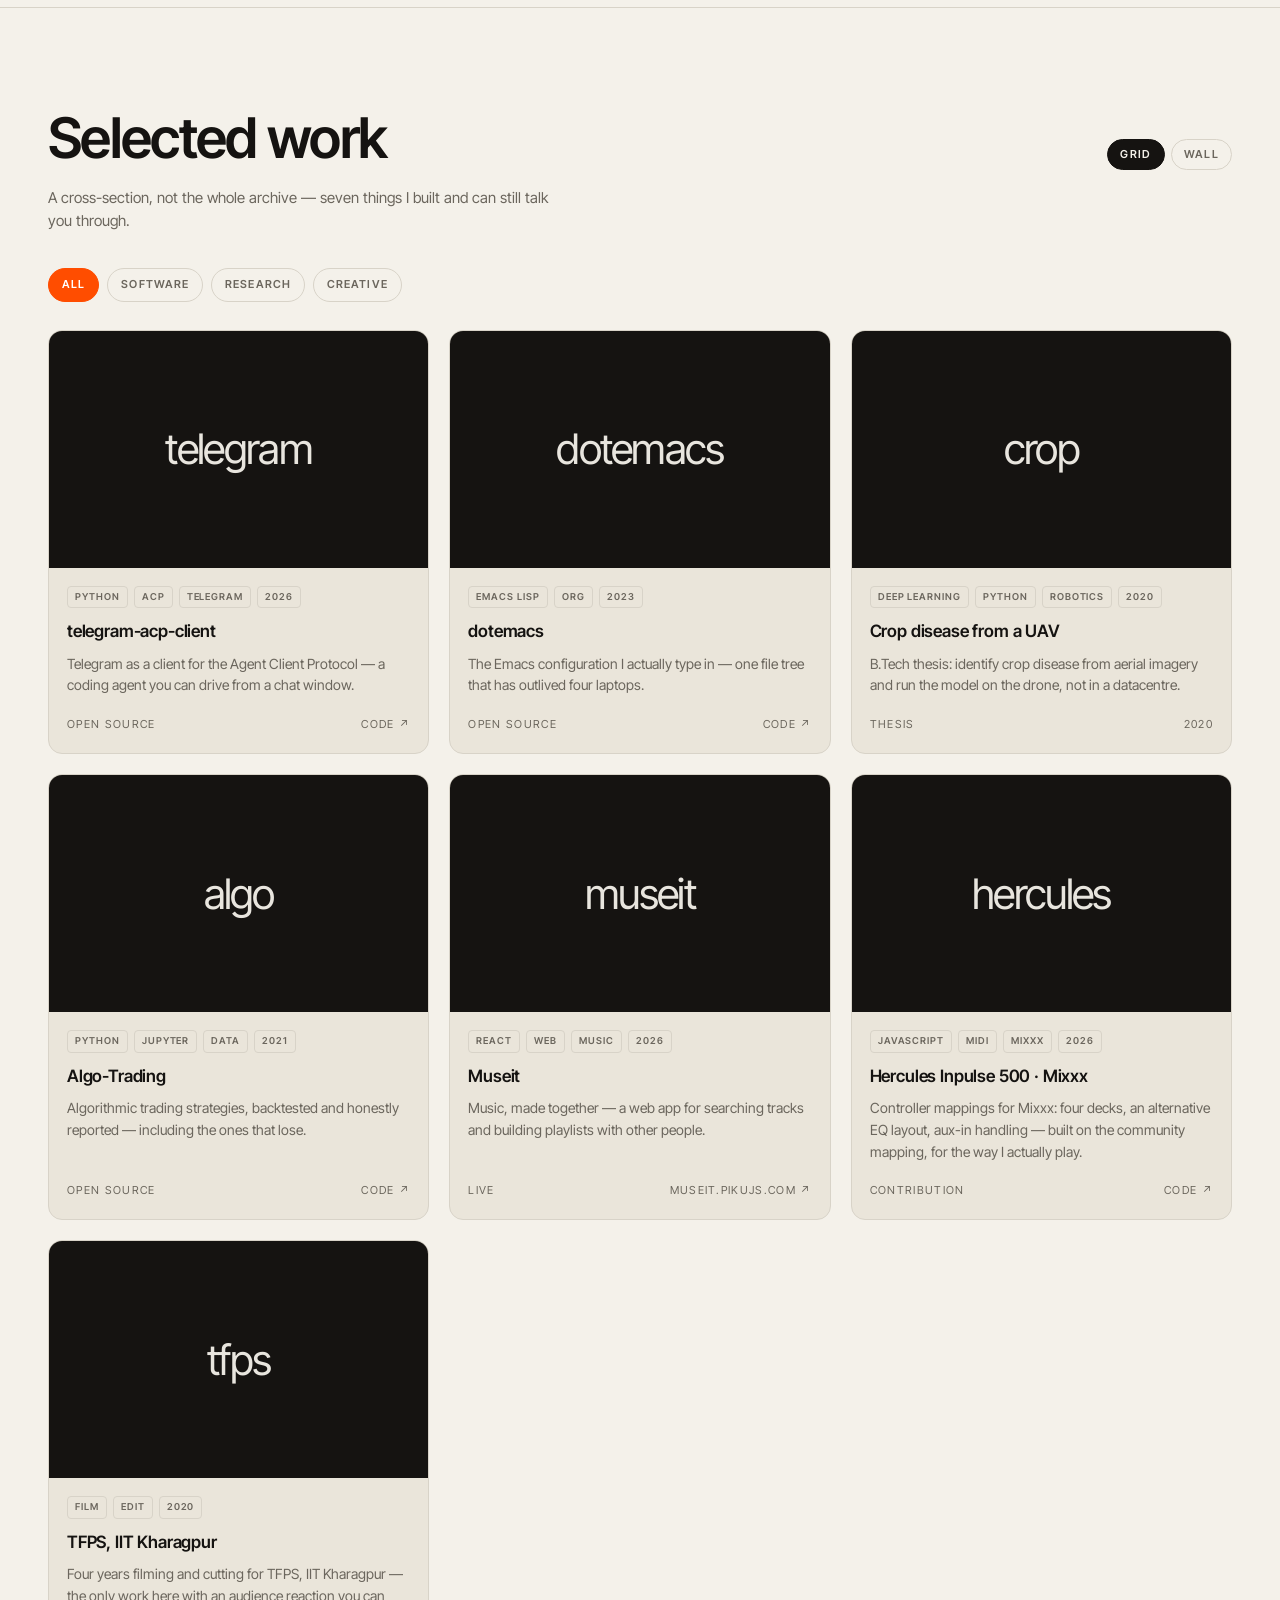
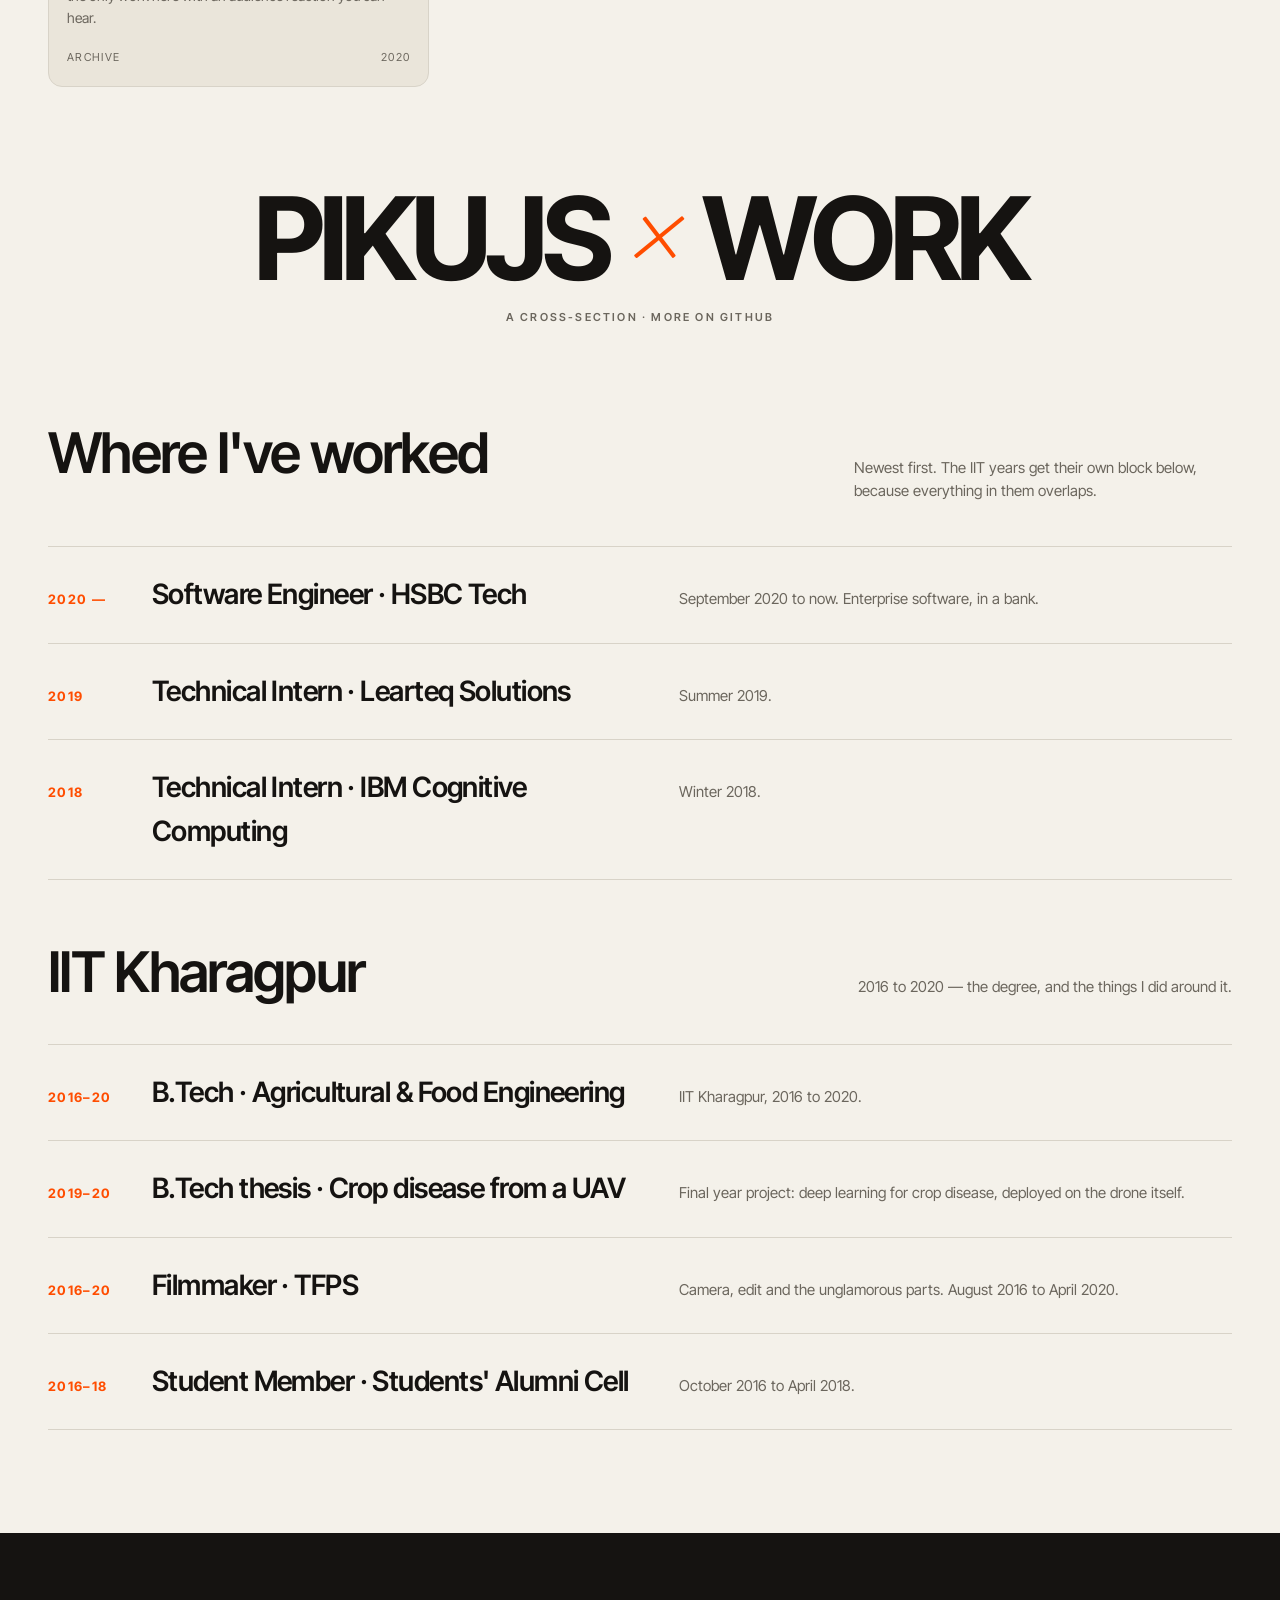
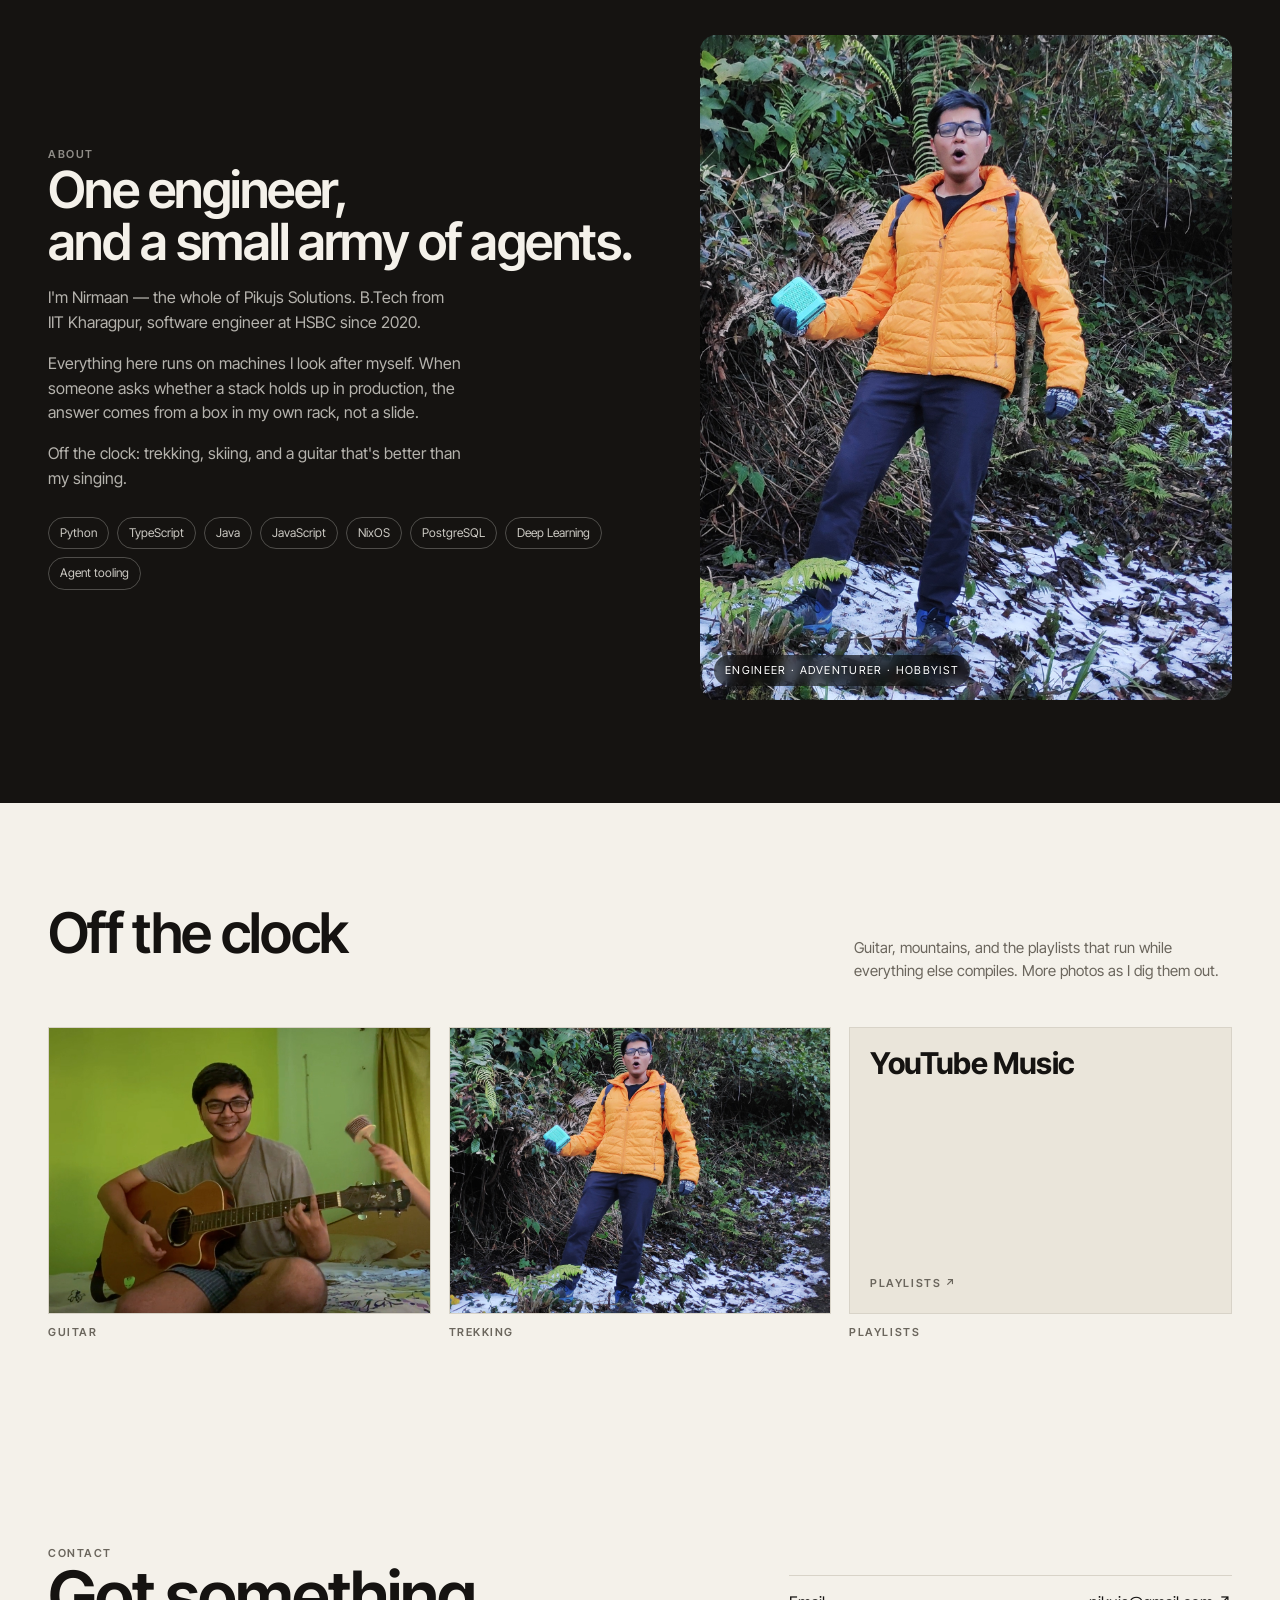
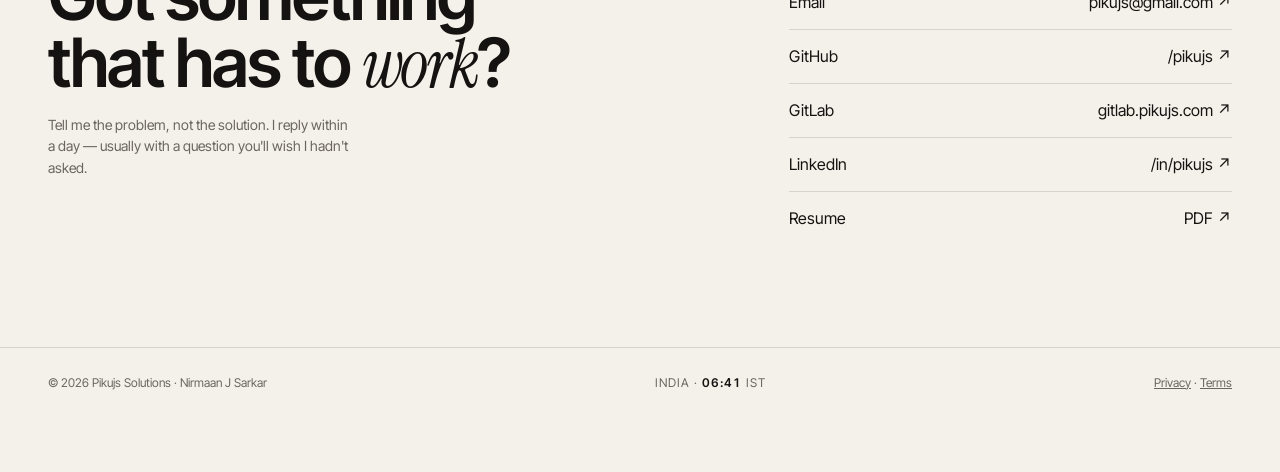
==== commit fc77aafe: "feat(work): add Museit card linking museit.pikujs.com" ====
--- a/index.html
+++ b/index.html
@@ -127,7 +127,7 @@
       </div>
     </div>
     <p style="margin:-28px 0 36px; max-width:56ch; color:var(--muted); font-size:15px">
-      A cross-section, not the whole archive — six things I built and can still talk you through.</p>
+      A cross-section, not the whole archive — seven things I built and can still talk you through.</p>
 
     <div class="filters" id="filters" role="group" aria-label="Filter by category">
       <button data-cat="All" aria-pressed="true">All</button>
@@ -175,6 +175,16 @@
           <h3>Algo-Trading</h3>
           <p>Algorithmic trading strategies, backtested and honestly reported — including the ones that lose.</p>
           <div class="meta"><span>Open source</span><span>Code ↗</span></div>
+        </div>
+      </a>
+
+      <a class="card" data-cat="Creative" href="https://museit.pikujs.com" target="_blank" rel="noopener">
+        <div class="shot"><div class="glyph">museit</div></div>
+        <div class="body">
+          <div class="tags"><span>React</span><span>Web</span><span>Music</span><span>2026</span></div>
+          <h3>Museit</h3>
+          <p>Music, made together — a web app for searching tracks and building playlists with other people.</p>
+          <div class="meta"><span>Live</span><span>museit.pikujs.com ↗</span></div>
         </div>
       </a>
 
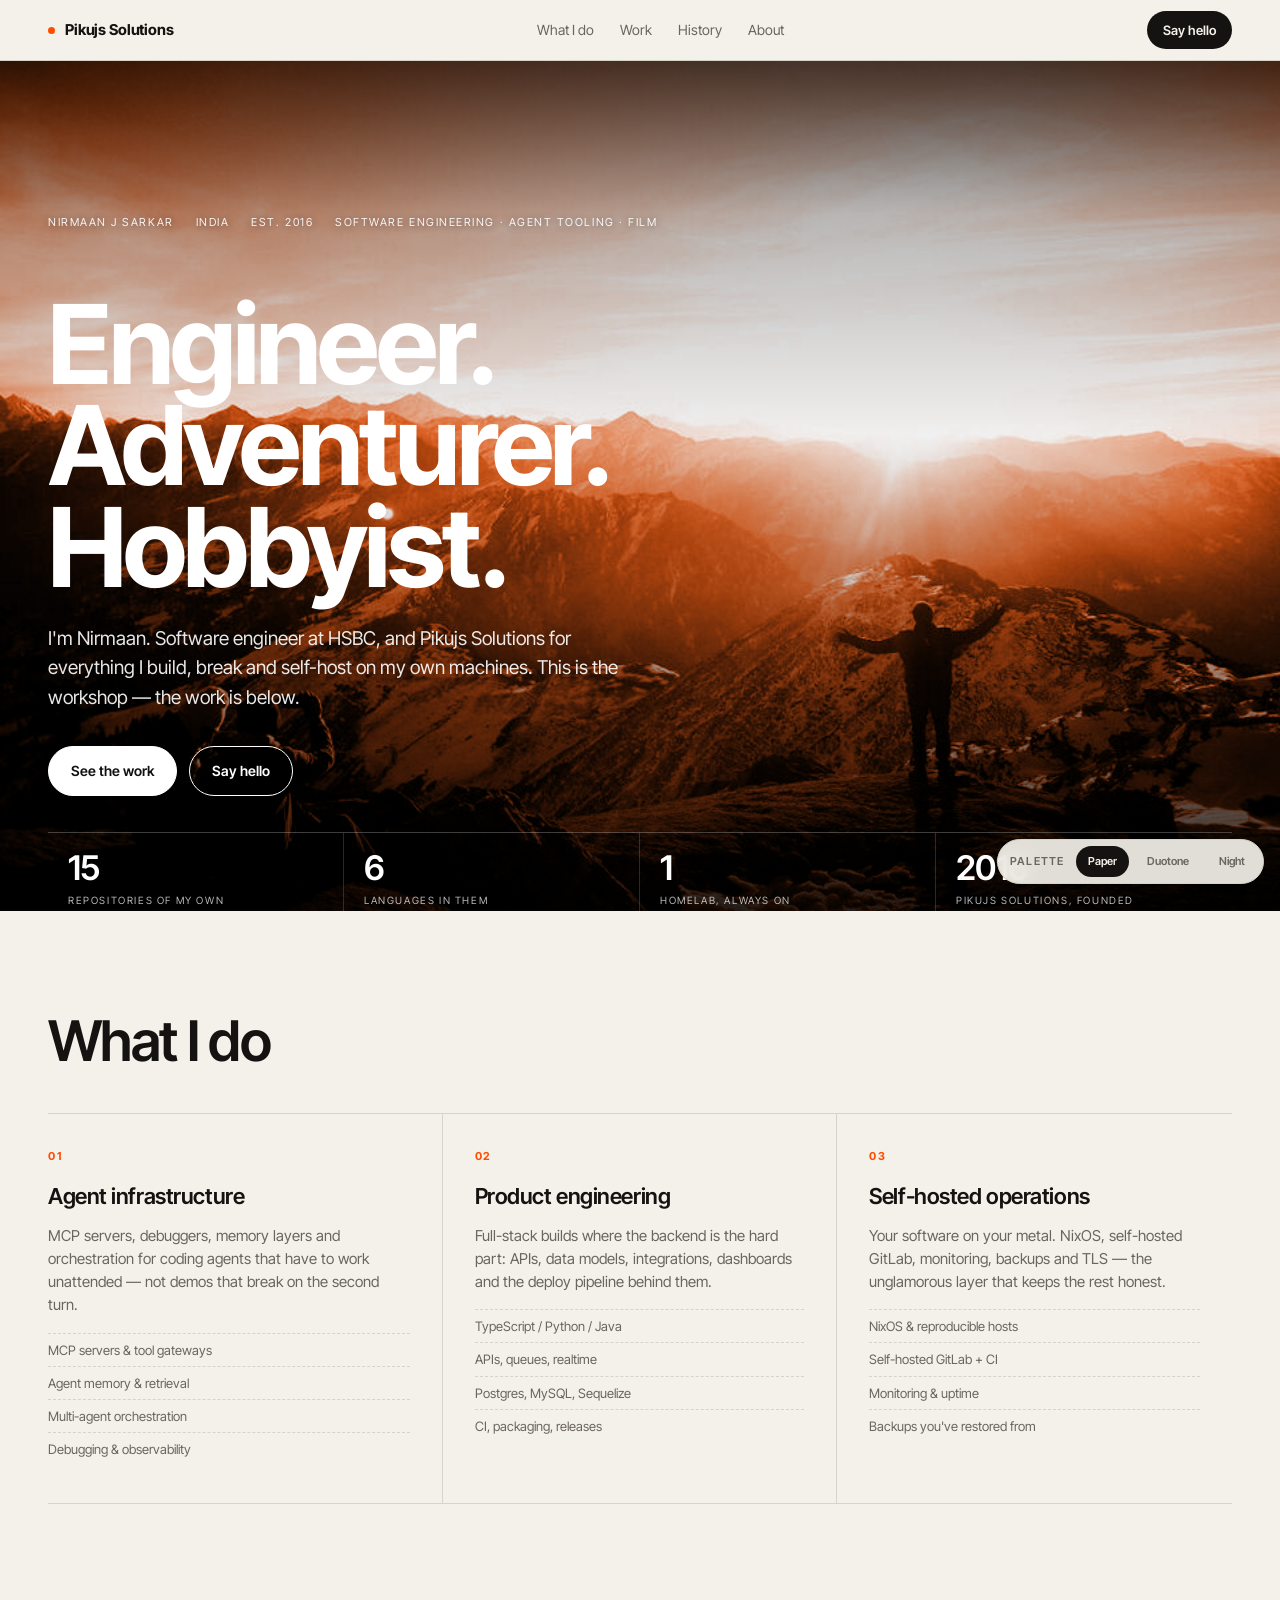
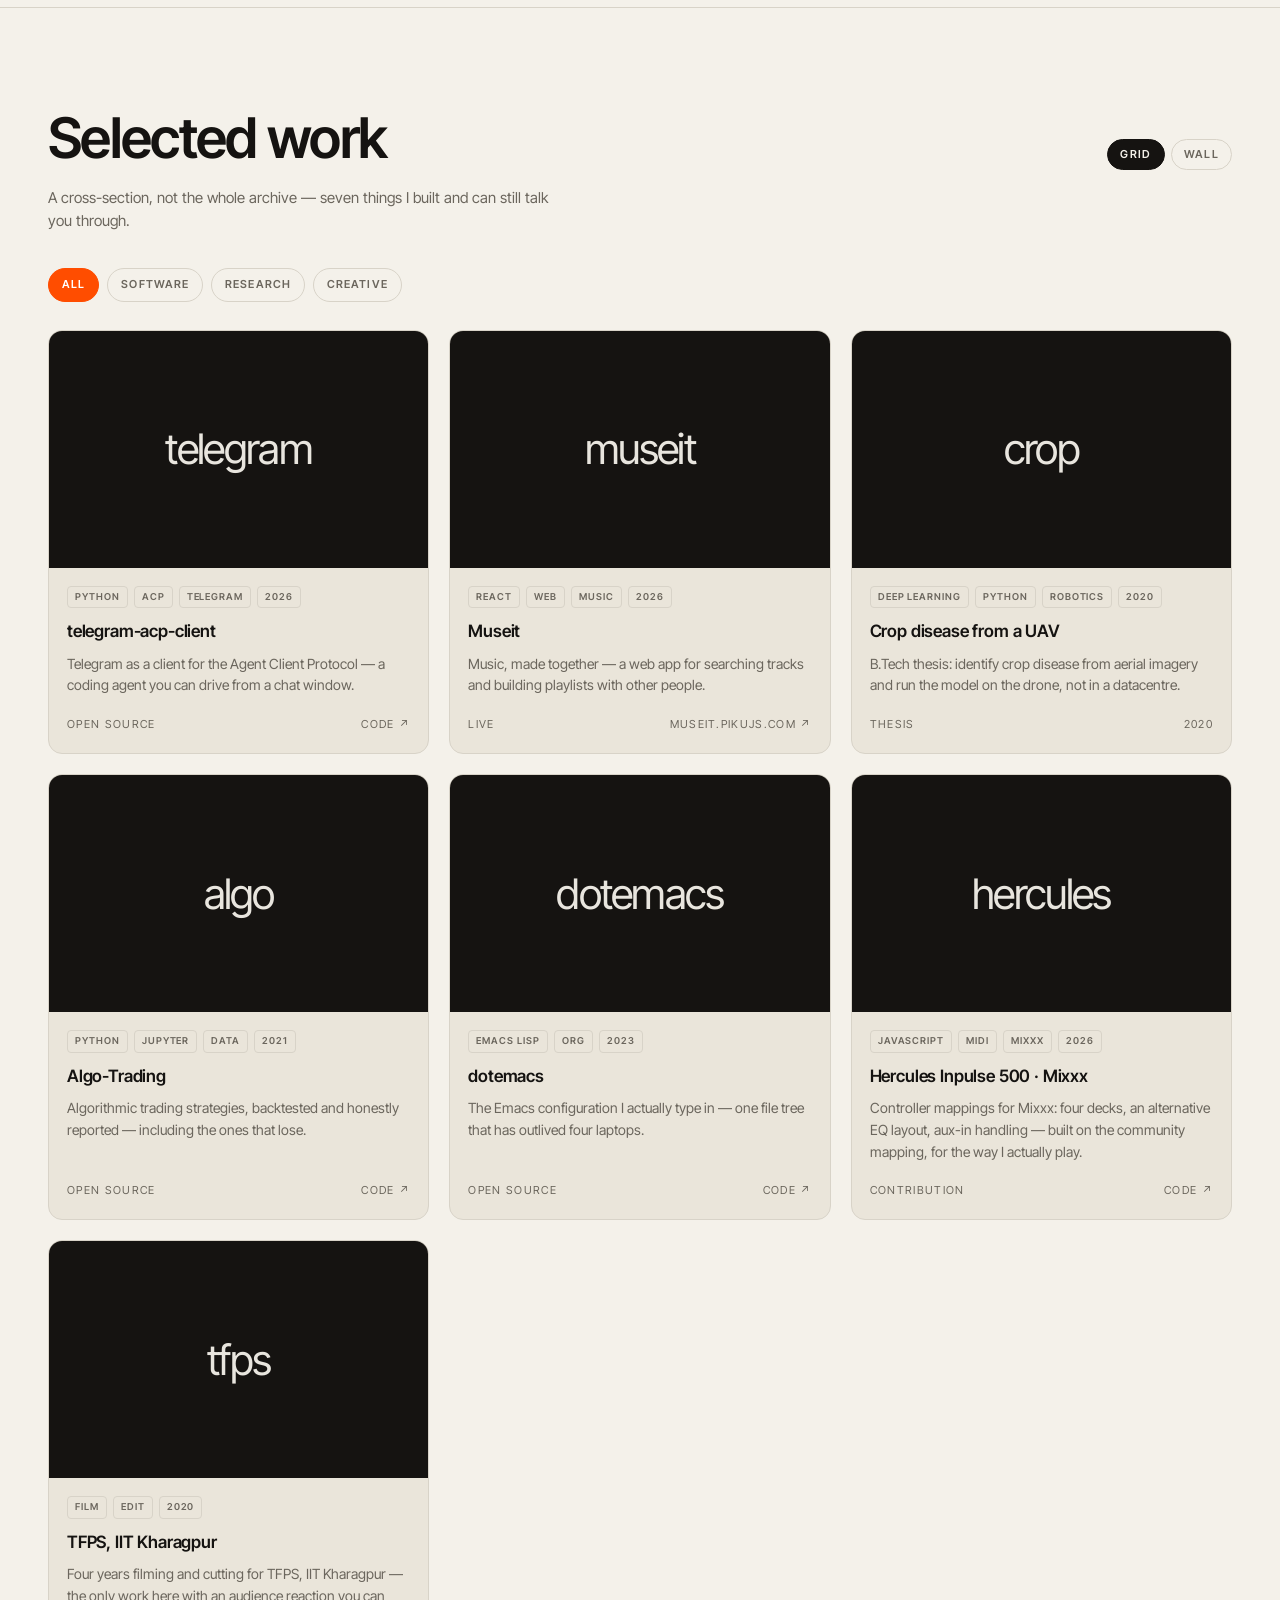
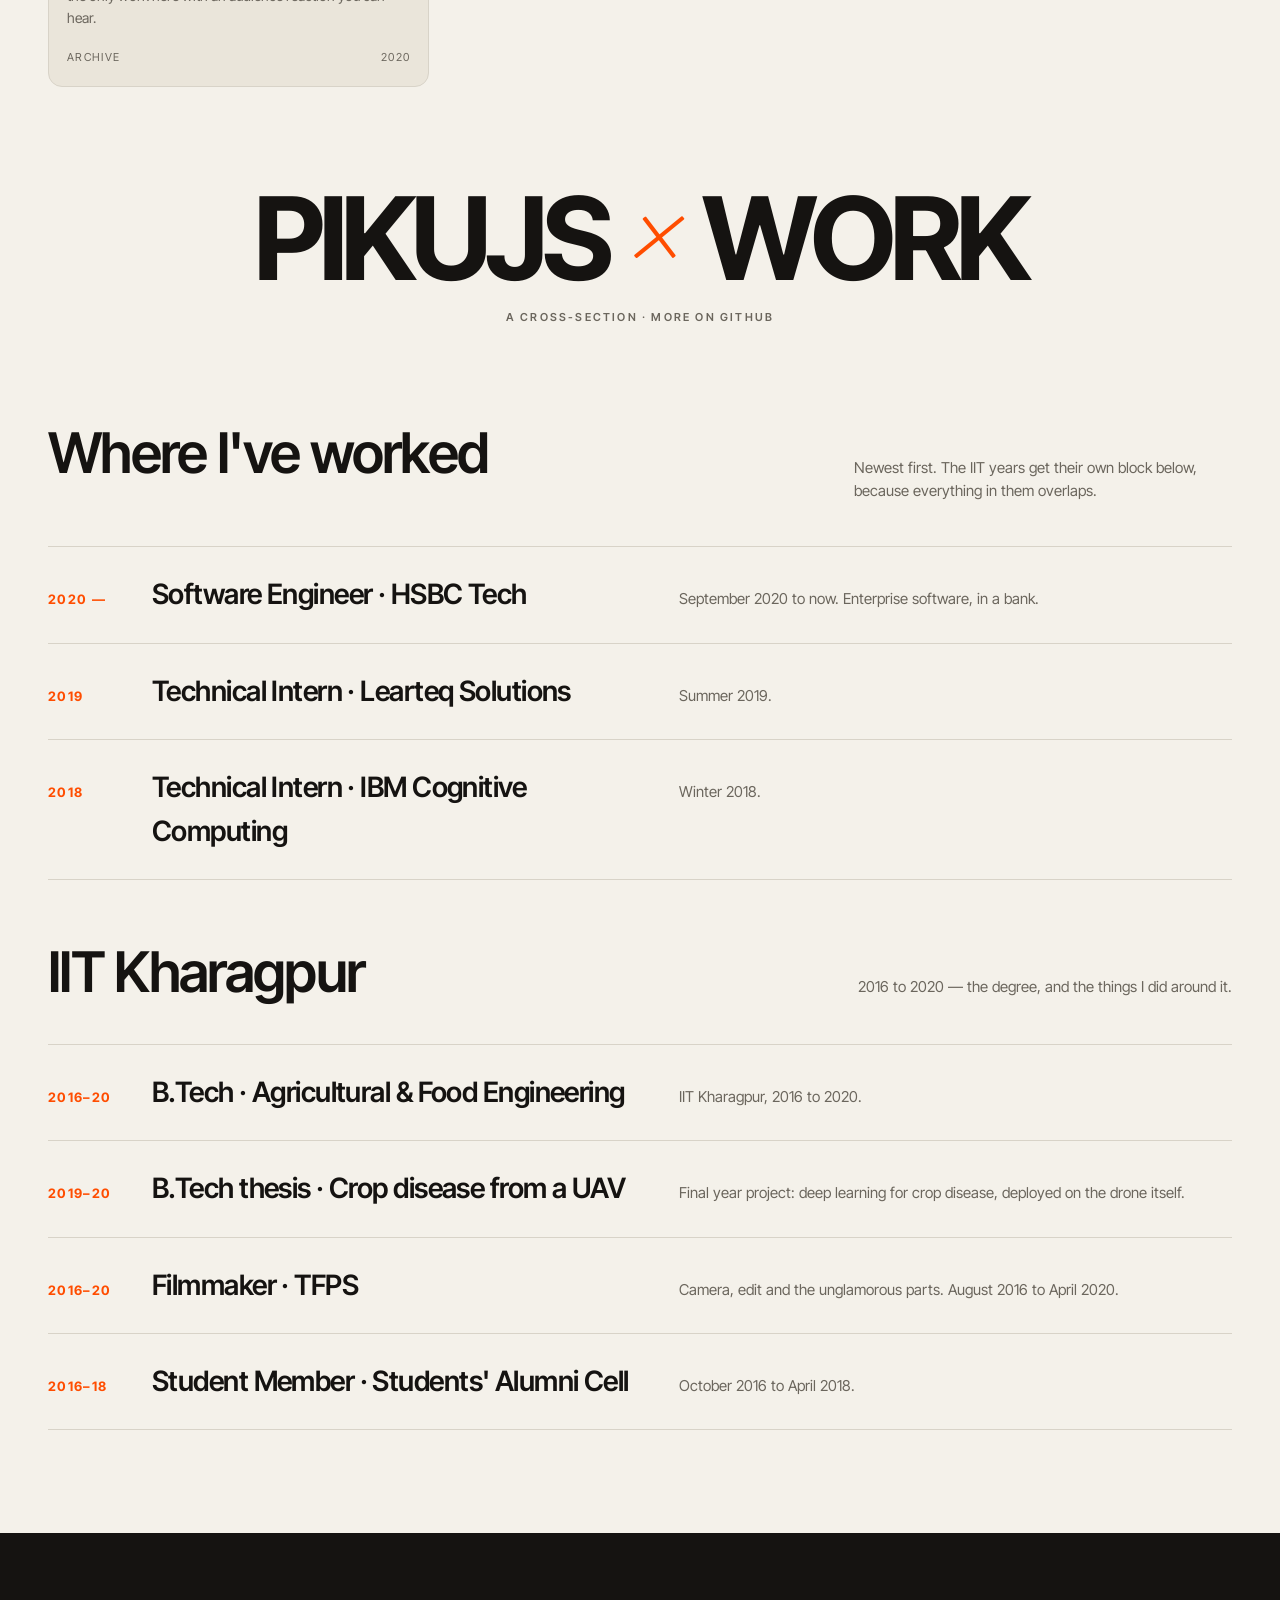
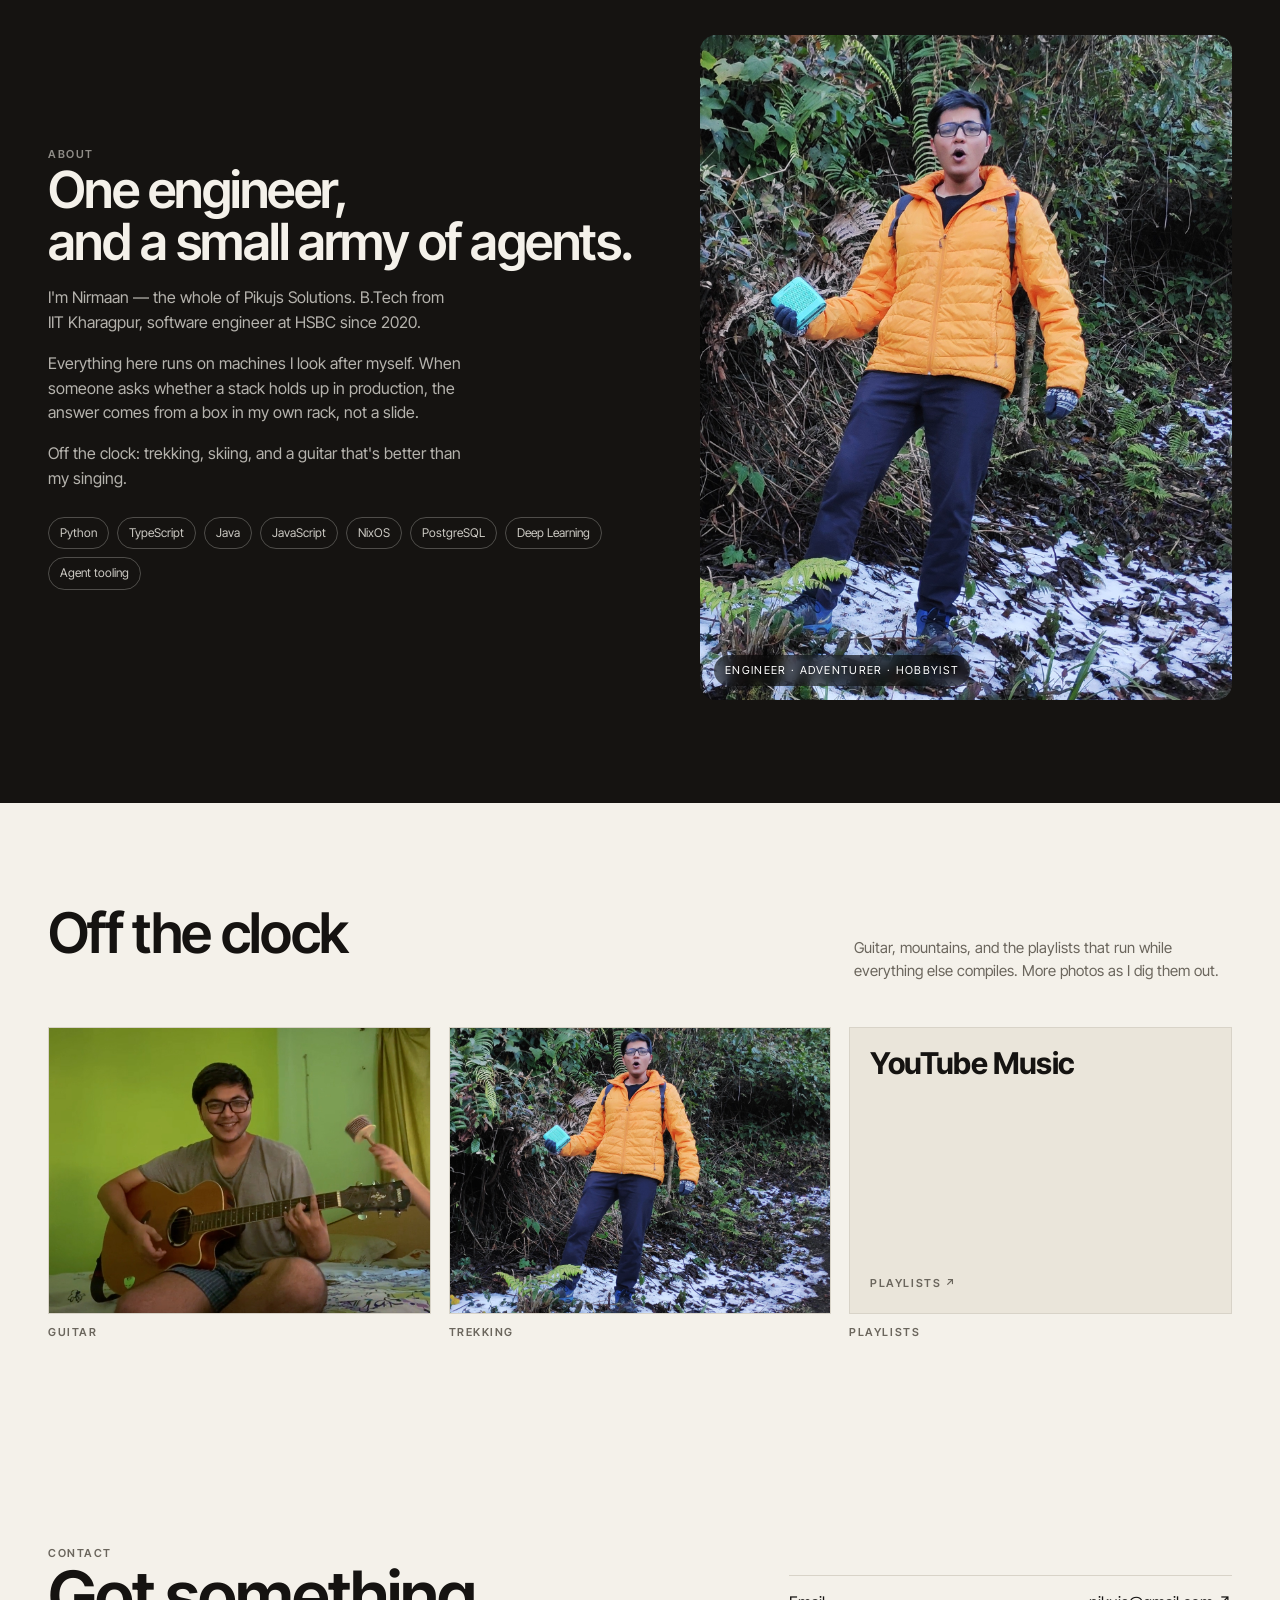
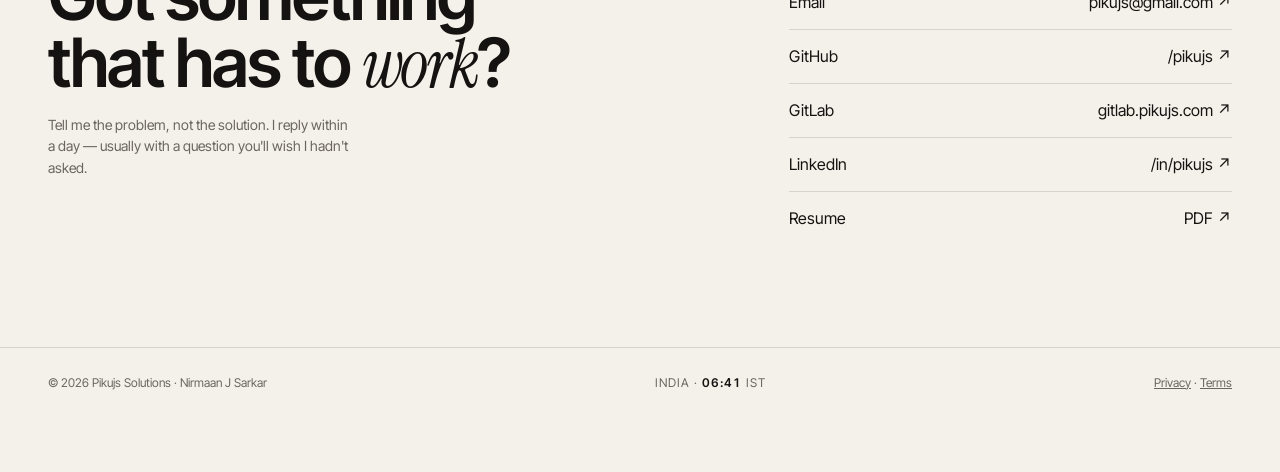
==== commit 754ab444: "chore(work): move Museit up, dotemacs down" ====
--- a/index.html
+++ b/index.html
@@ -137,7 +137,6 @@
     </div>
 
     <div class="work" id="workgrid">
-
       <a class="card" data-cat="Software" href="https://github.com/pikujs/telegram-acp-client" target="_blank" rel="noopener">
         <div class="shot"><div class="glyph">telegram</div></div>
         <div class="body">
@@ -148,6 +147,40 @@
         </div>
       </a>
 
+
+      <a class="card" data-cat="Creative" href="https://museit.pikujs.com" target="_blank" rel="noopener">
+        <div class="shot"><div class="glyph">museit</div></div>
+        <div class="body">
+          <div class="tags"><span>React</span><span>Web</span><span>Music</span><span>2026</span></div>
+          <h3>Museit</h3>
+          <p>Music, made together — a web app for searching tracks and building playlists with other people.</p>
+          <div class="meta"><span>Live</span><span>museit.pikujs.com ↗</span></div>
+        </div>
+      </a>
+
+
+      <div class="card" data-cat="Research">
+        <div class="shot"><div class="glyph">crop</div></div>
+        <div class="body">
+          <div class="tags"><span>Deep Learning</span><span>Python</span><span>Robotics</span><span>2020</span></div>
+          <h3>Crop disease from a UAV</h3>
+          <p>B.Tech thesis: identify crop disease from aerial imagery and run the model on the drone, not in a datacentre.</p>
+          <div class="meta"><span>Thesis</span><span>2020</span></div>
+        </div>
+      </div>
+
+
+      <a class="card" data-cat="Research" href="https://github.com/pikujs/Algo-Trading" target="_blank" rel="noopener">
+        <div class="shot"><div class="glyph">algo</div></div>
+        <div class="body">
+          <div class="tags"><span>Python</span><span>Jupyter</span><span>Data</span><span>2021</span></div>
+          <h3>Algo-Trading</h3>
+          <p>Algorithmic trading strategies, backtested and honestly reported — including the ones that lose.</p>
+          <div class="meta"><span>Open source</span><span>Code ↗</span></div>
+        </div>
+      </a>
+
+
       <a class="card" data-cat="Software" href="https://github.com/pikujs/dotemacs" target="_blank" rel="noopener">
         <div class="shot"><div class="glyph">dotemacs</div></div>
         <div class="body">
@@ -158,35 +191,6 @@
         </div>
       </a>
 
-      <div class="card" data-cat="Research">
-        <div class="shot"><div class="glyph">crop</div></div>
-        <div class="body">
-          <div class="tags"><span>Deep Learning</span><span>Python</span><span>Robotics</span><span>2020</span></div>
-          <h3>Crop disease from a UAV</h3>
-          <p>B.Tech thesis: identify crop disease from aerial imagery and run the model on the drone, not in a datacentre.</p>
-          <div class="meta"><span>Thesis</span><span>2020</span></div>
-        </div>
-      </div>
-
-      <a class="card" data-cat="Research" href="https://github.com/pikujs/Algo-Trading" target="_blank" rel="noopener">
-        <div class="shot"><div class="glyph">algo</div></div>
-        <div class="body">
-          <div class="tags"><span>Python</span><span>Jupyter</span><span>Data</span><span>2021</span></div>
-          <h3>Algo-Trading</h3>
-          <p>Algorithmic trading strategies, backtested and honestly reported — including the ones that lose.</p>
-          <div class="meta"><span>Open source</span><span>Code ↗</span></div>
-        </div>
-      </a>
-
-      <a class="card" data-cat="Creative" href="https://museit.pikujs.com" target="_blank" rel="noopener">
-        <div class="shot"><div class="glyph">museit</div></div>
-        <div class="body">
-          <div class="tags"><span>React</span><span>Web</span><span>Music</span><span>2026</span></div>
-          <h3>Museit</h3>
-          <p>Music, made together — a web app for searching tracks and building playlists with other people.</p>
-          <div class="meta"><span>Live</span><span>museit.pikujs.com ↗</span></div>
-        </div>
-      </a>
 
       <a class="card" data-cat="Creative" href="https://github.com/pikujs/herimp-500map" target="_blank" rel="noopener">
         <div class="shot"><div class="glyph">hercules</div></div>
@@ -197,6 +201,7 @@
           <div class="meta"><span>Contribution</span><span>Code ↗</span></div>
         </div>
       </a>
+
 
       <div class="card" data-cat="Creative">
         <div class="shot"><div class="glyph">tfps</div></div>
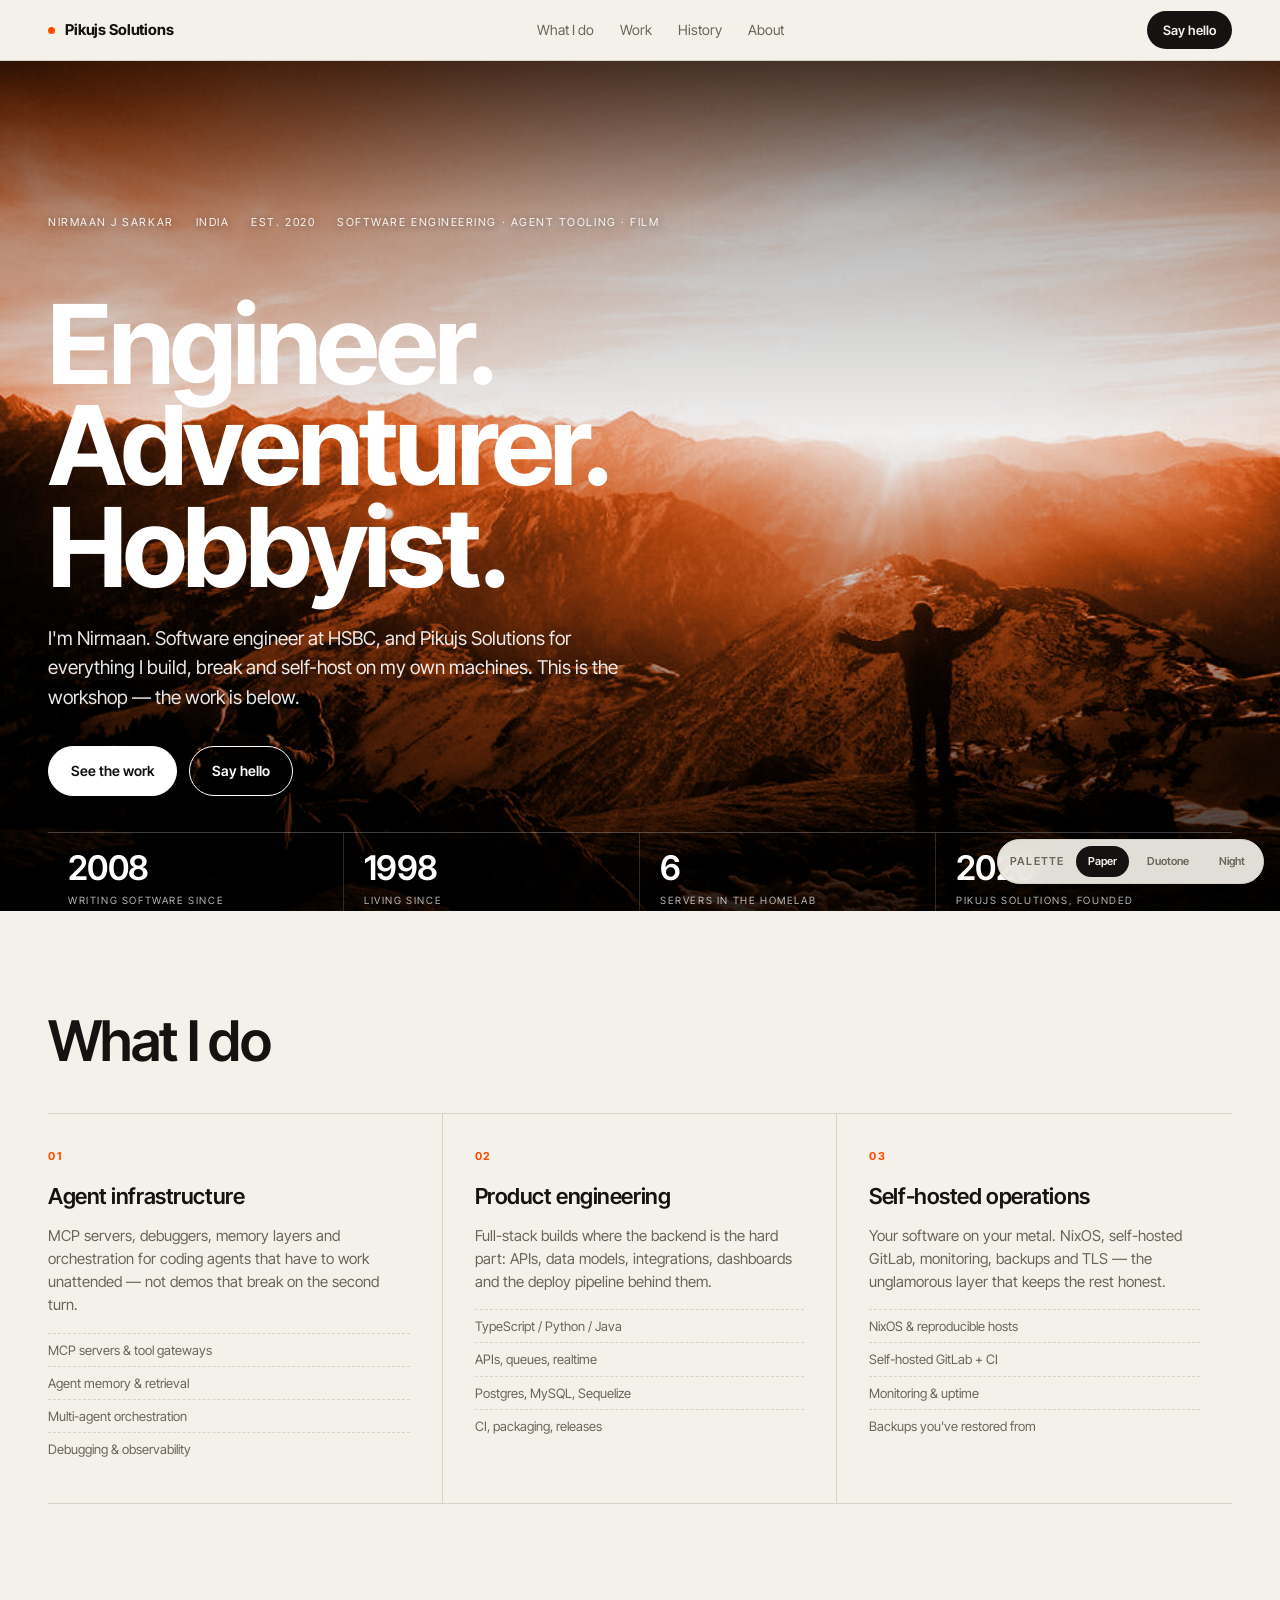
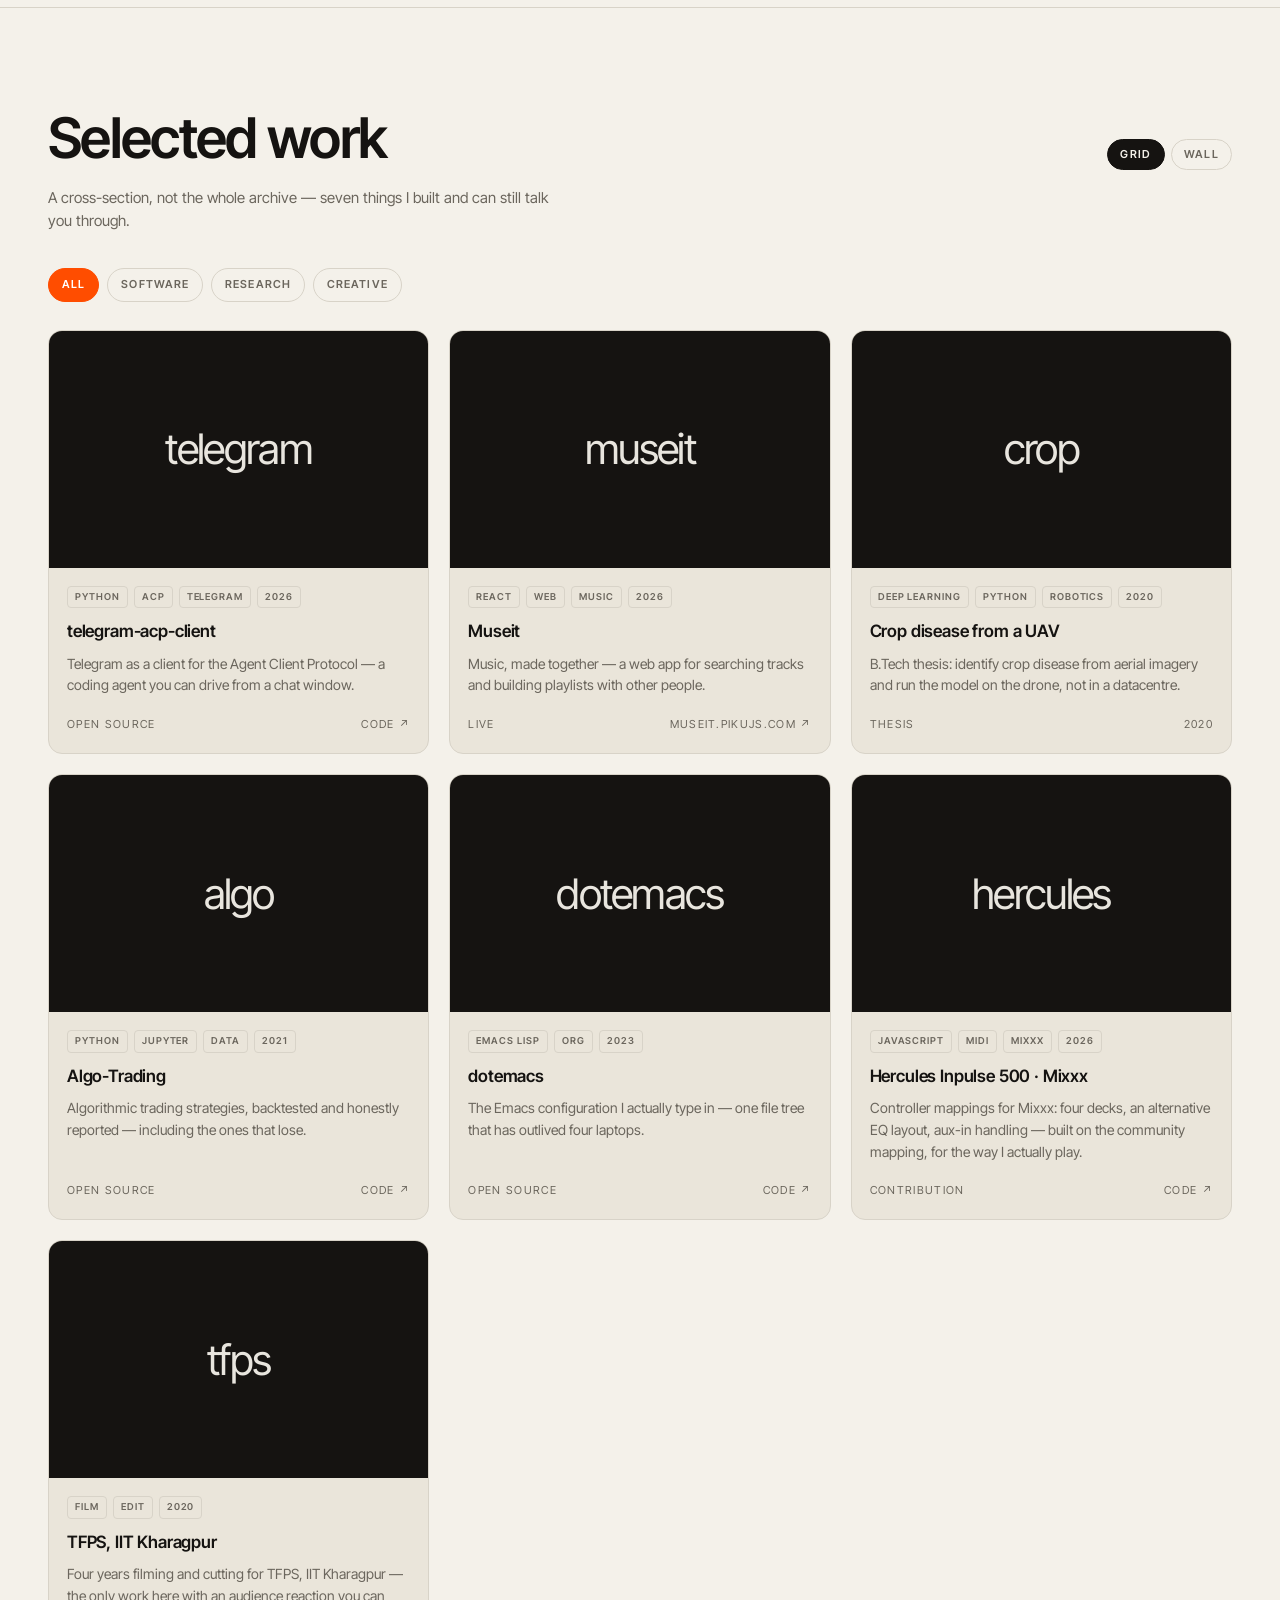
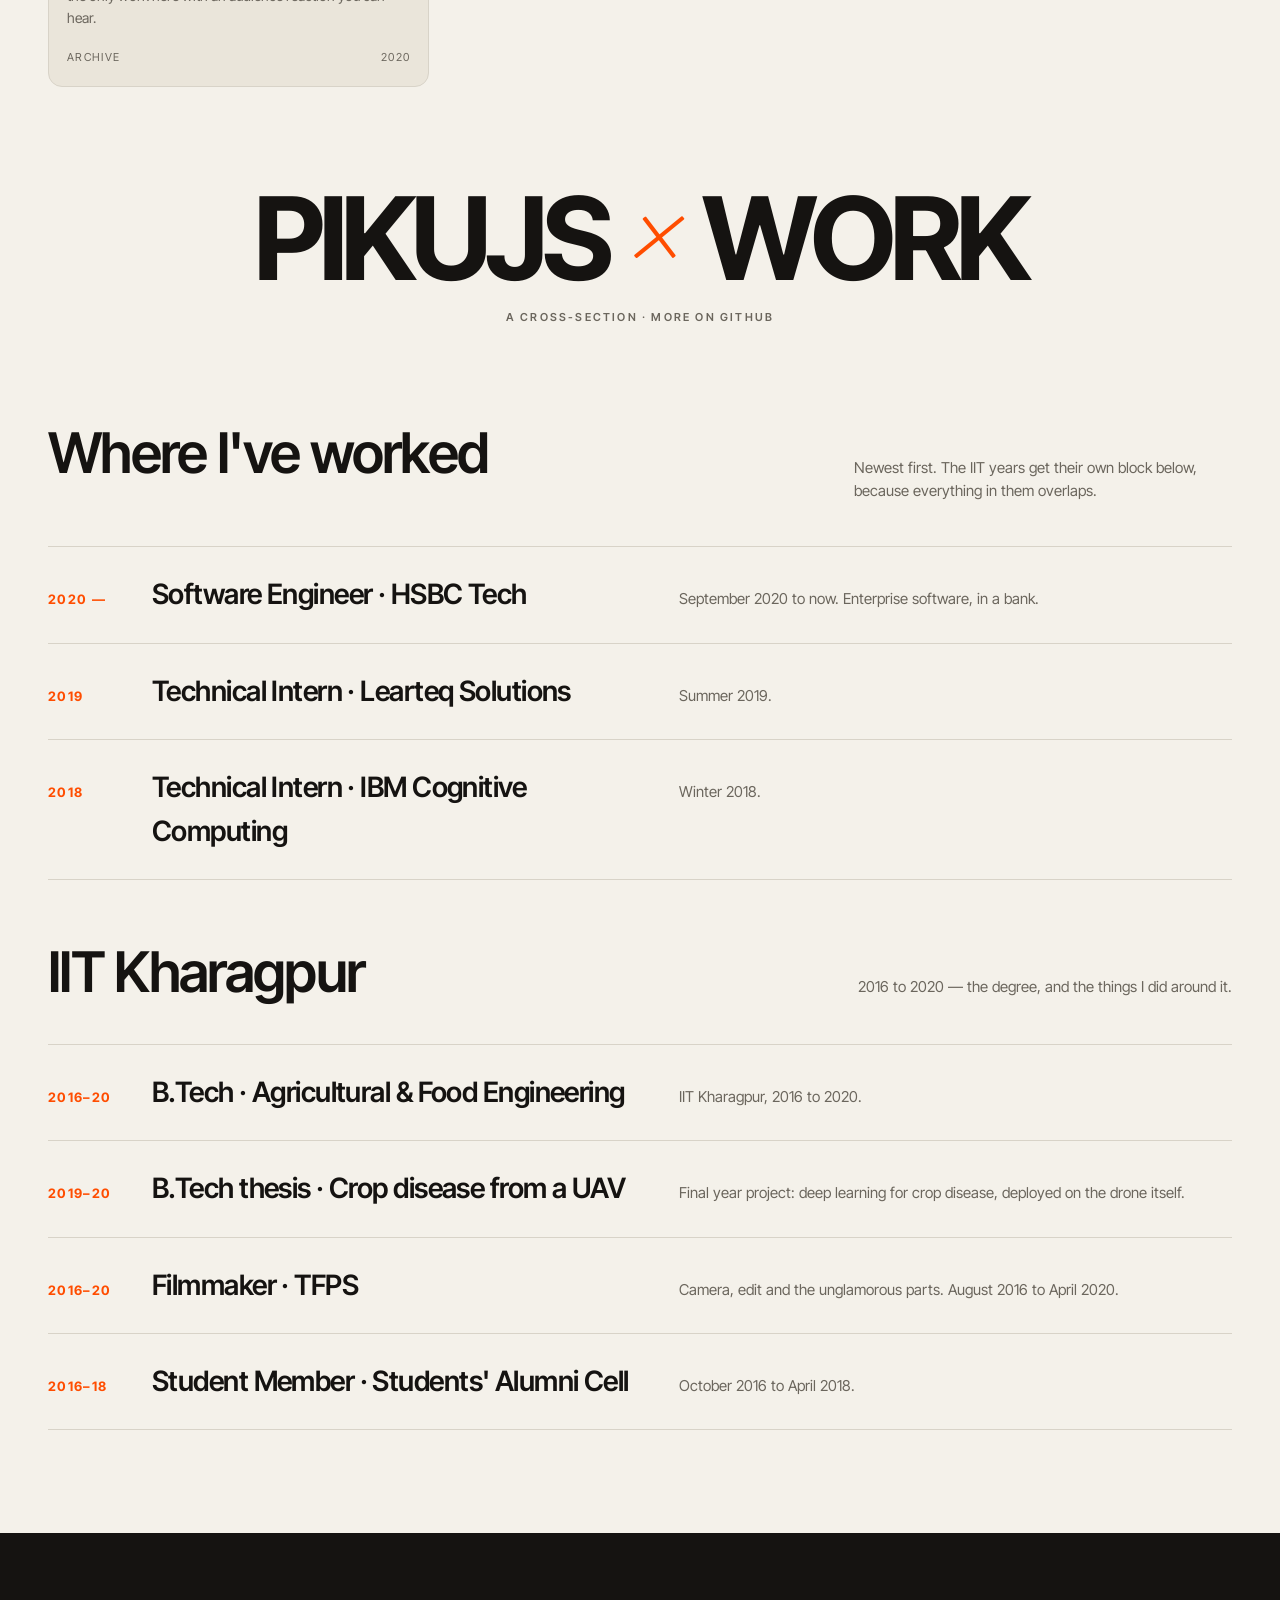
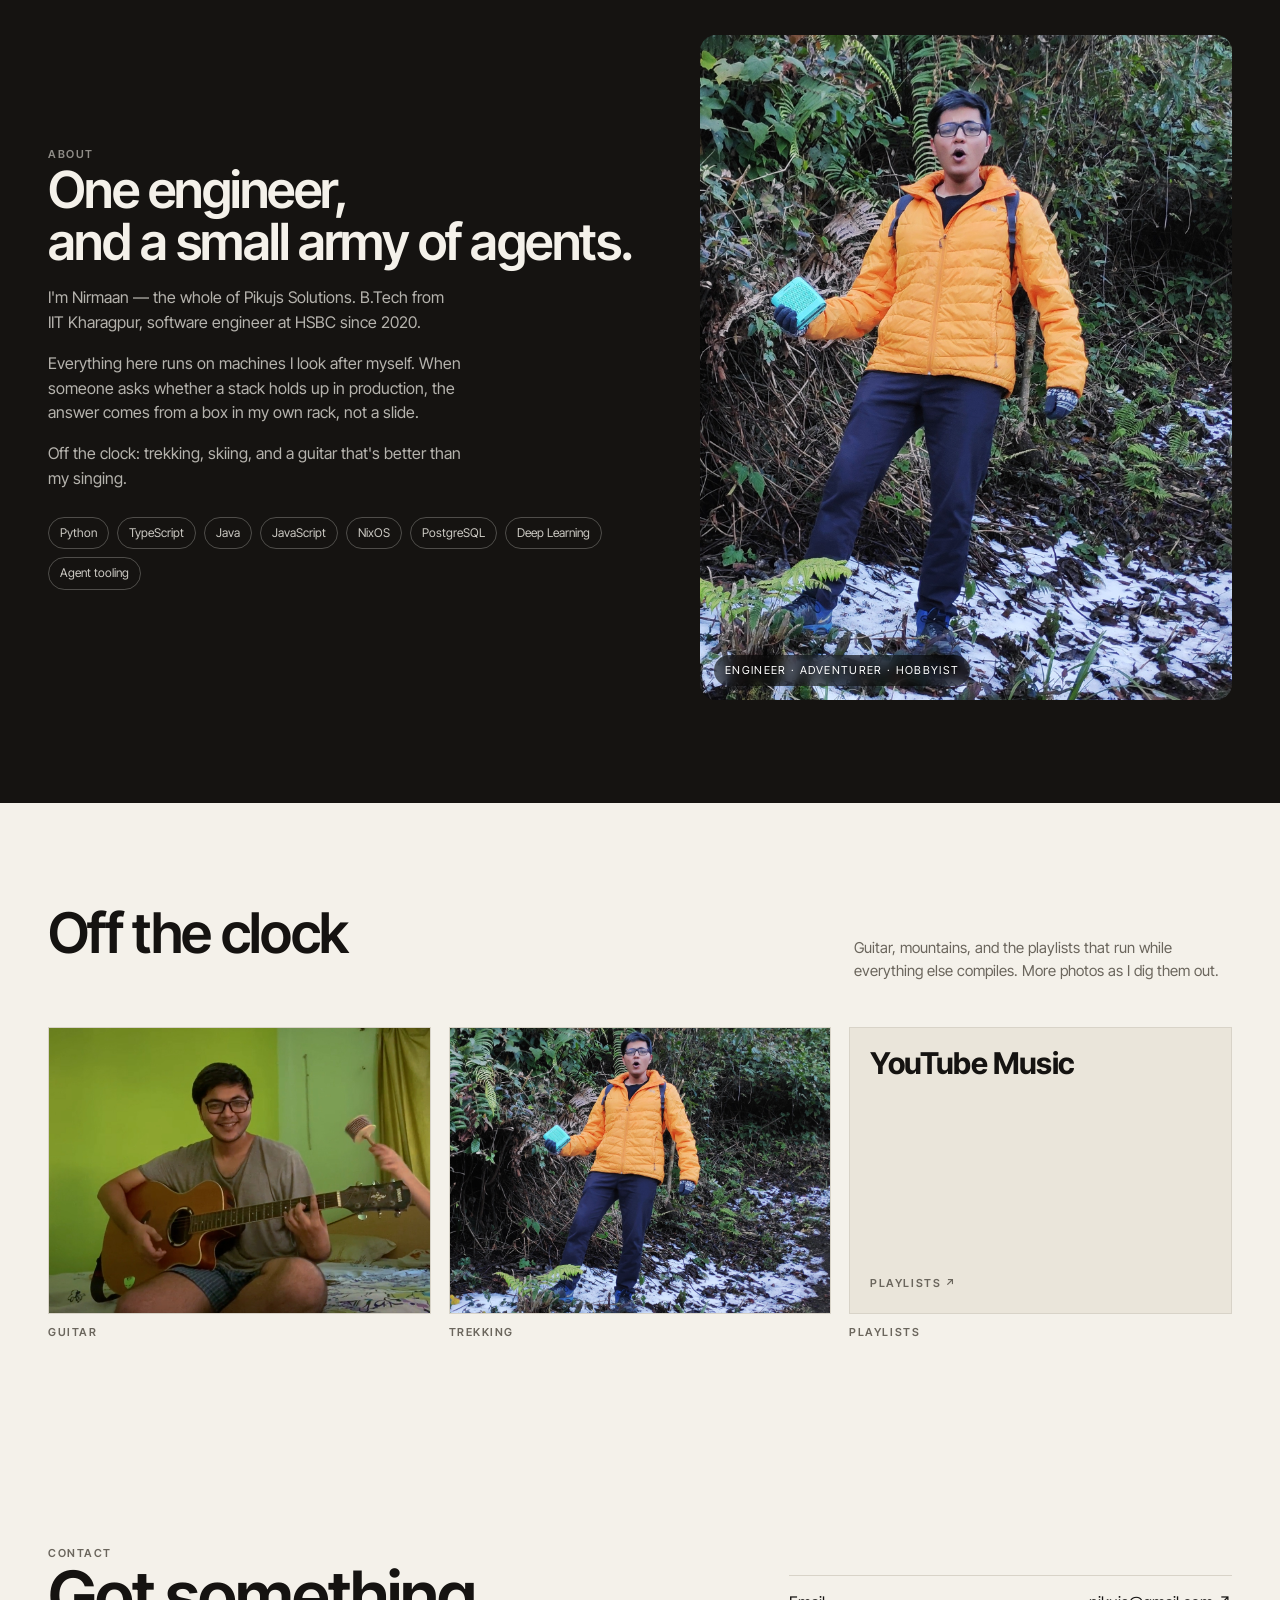
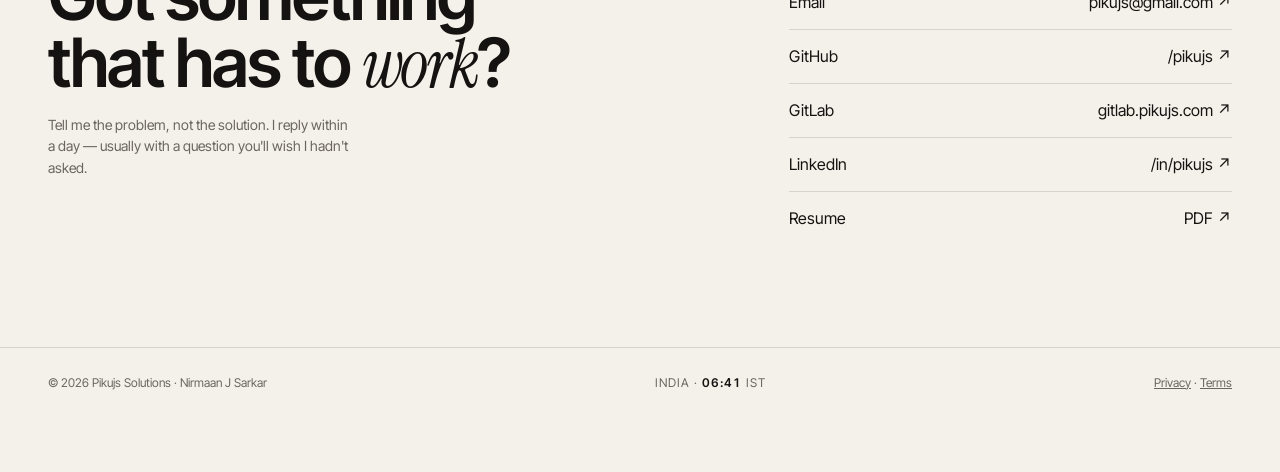
==== commit 8b171c0b: "feat(hero): real founding/experience stats, 6-server homelab" ====
--- a/index.html
+++ b/index.html
@@ -48,7 +48,7 @@
   <div class="veil"></div>
   <div class="wrap inner">
     <div class="topline">
-      <span>Nirmaan J Sarkar</span><span>India</span><span>Est. 2016</span>
+      <span>Nirmaan J Sarkar</span><span>India</span><span>Est. 2020</span>
       <span>Software engineering · Agent tooling · Film</span>
     </div>
     <h1>Engineer.<br>Adventurer.<br>Hobbyist.</h1>
@@ -61,10 +61,10 @@
   </div>
   <div class="wrap">
     <div class="stats">
-      <div><b>15</b><span>Repositories of my own</span></div>
-      <div><b>6</b><span>Languages in them</span></div>
-      <div><b>1</b><span>Homelab, always on</span></div>
-      <div><b>2016</b><span>Pikujs Solutions, founded</span></div>
+      <div><b>2008</b><span>Writing software since</span></div>
+      <div><b>1998</b><span>Living since</span></div>
+      <div><b>6</b><span>Servers in the homelab</span></div>
+      <div><b>2020</b><span>Pikujs Solutions, founded</span></div>
     </div>
   </div>
 </header>
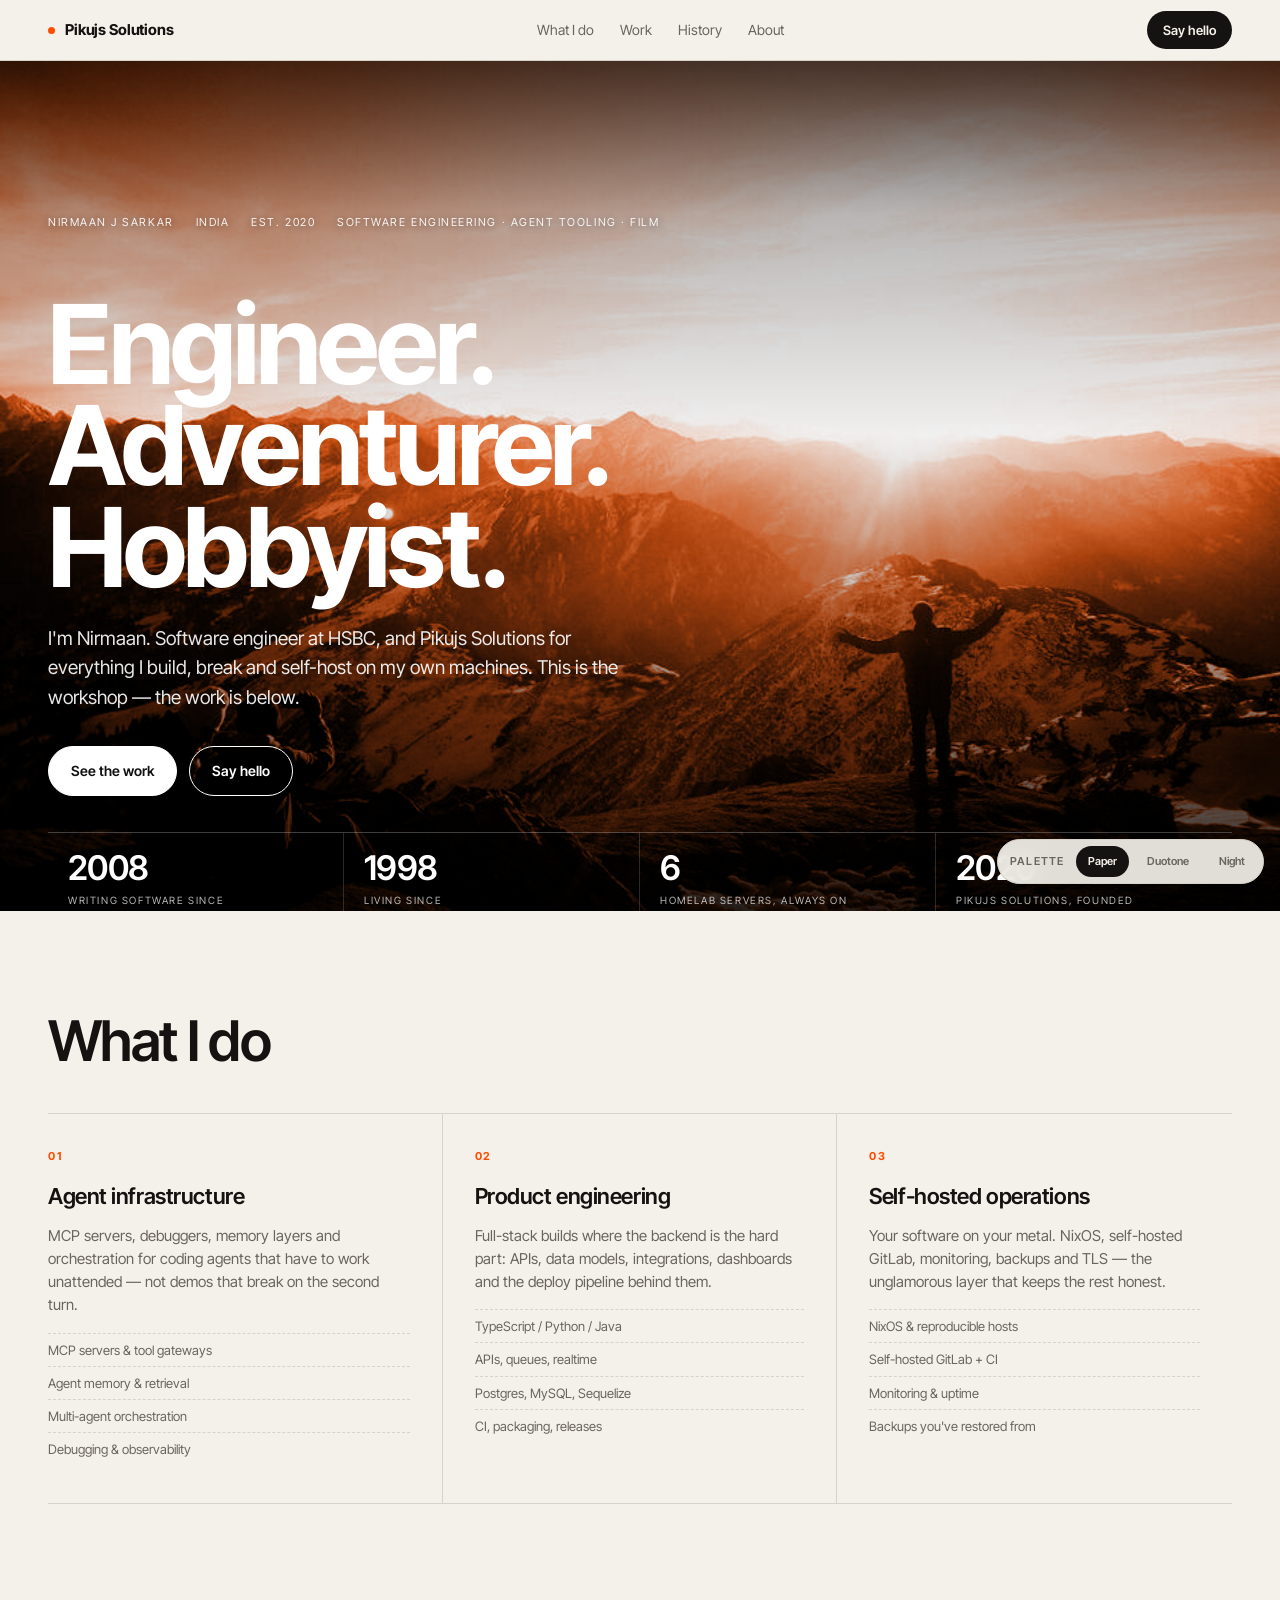
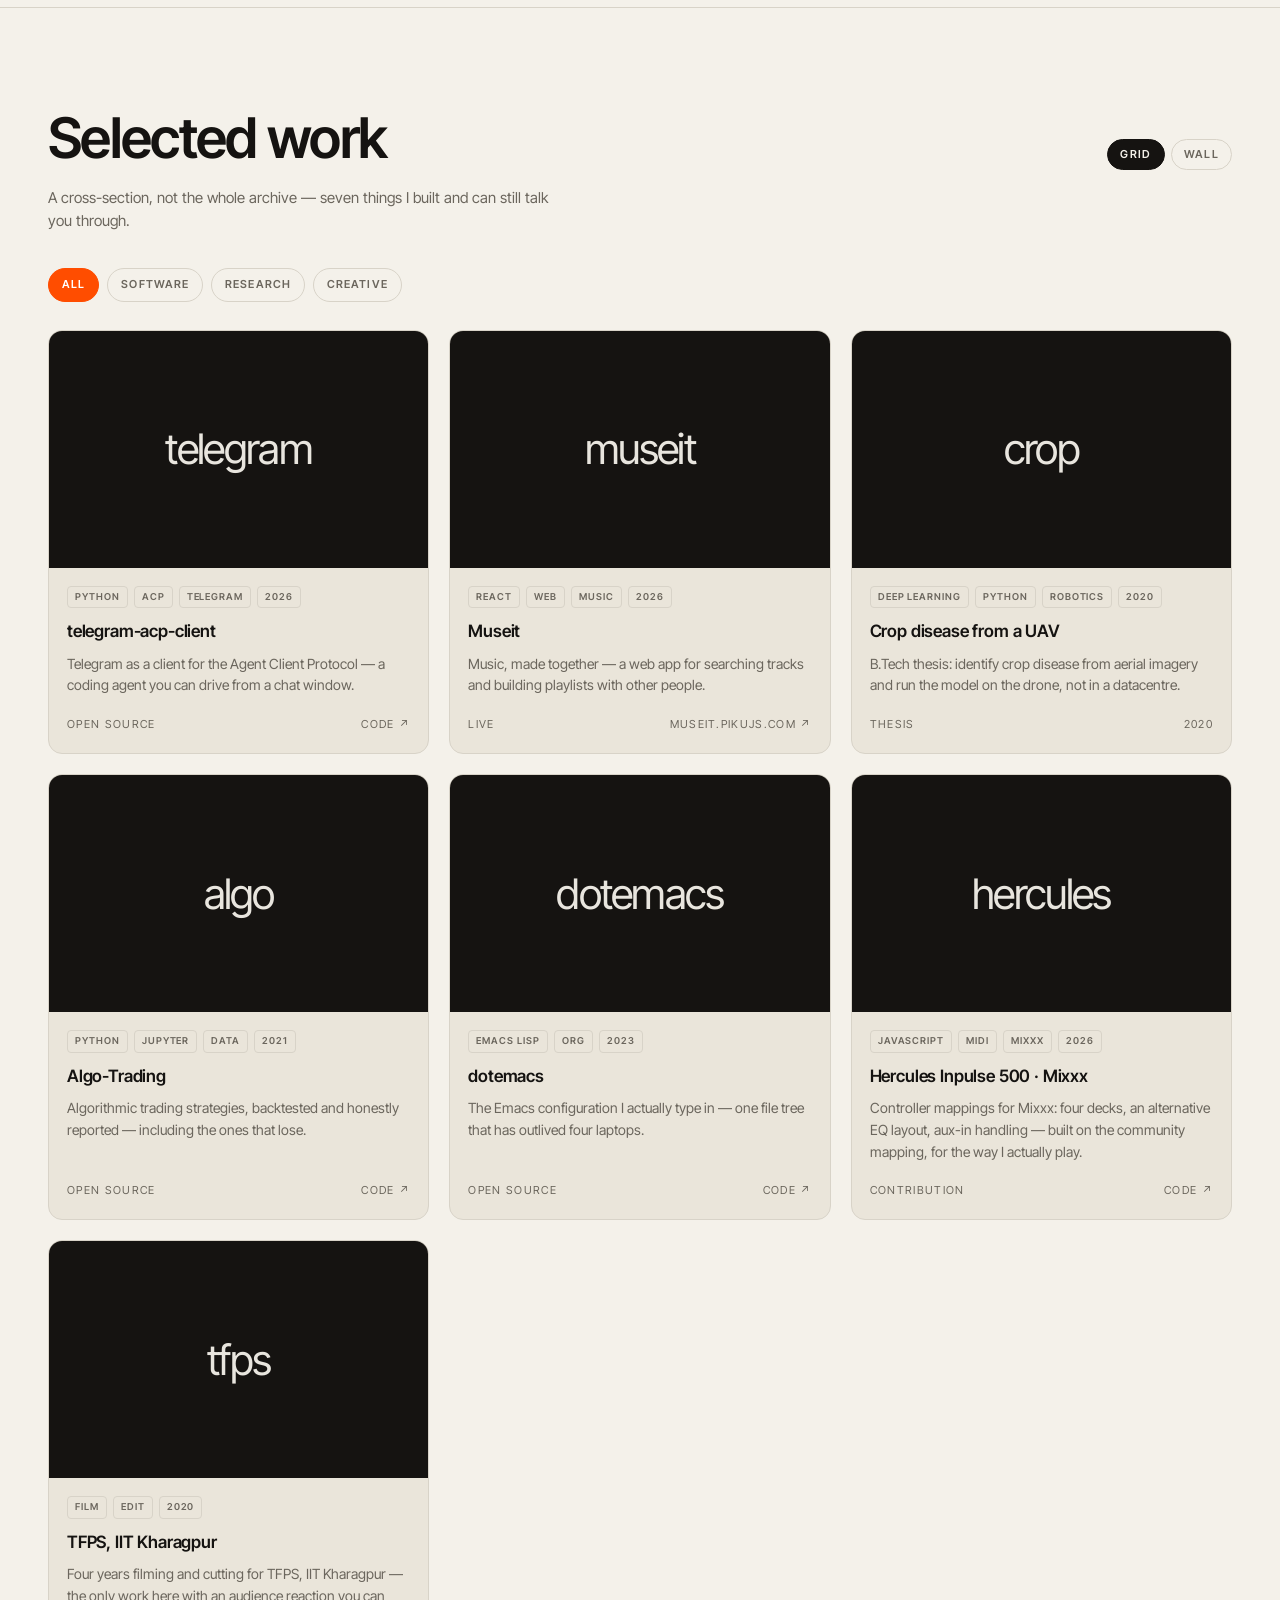
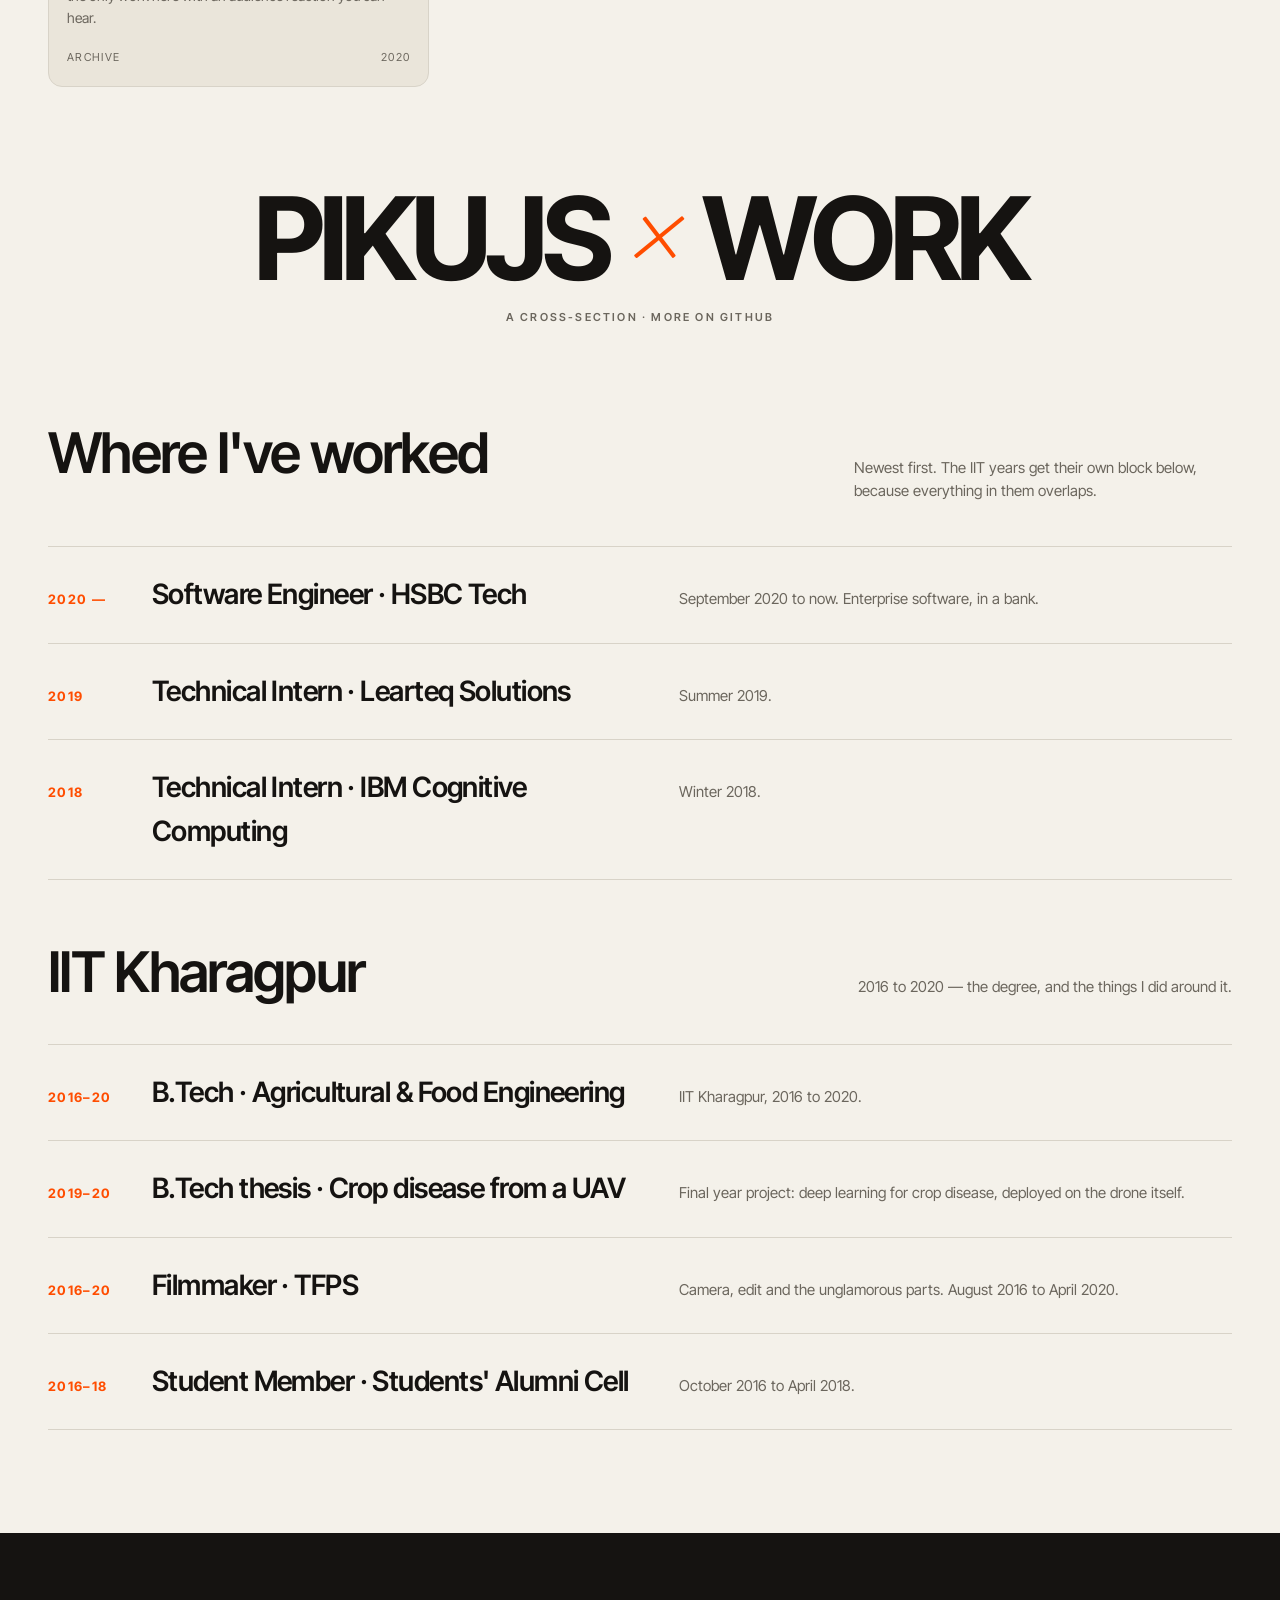
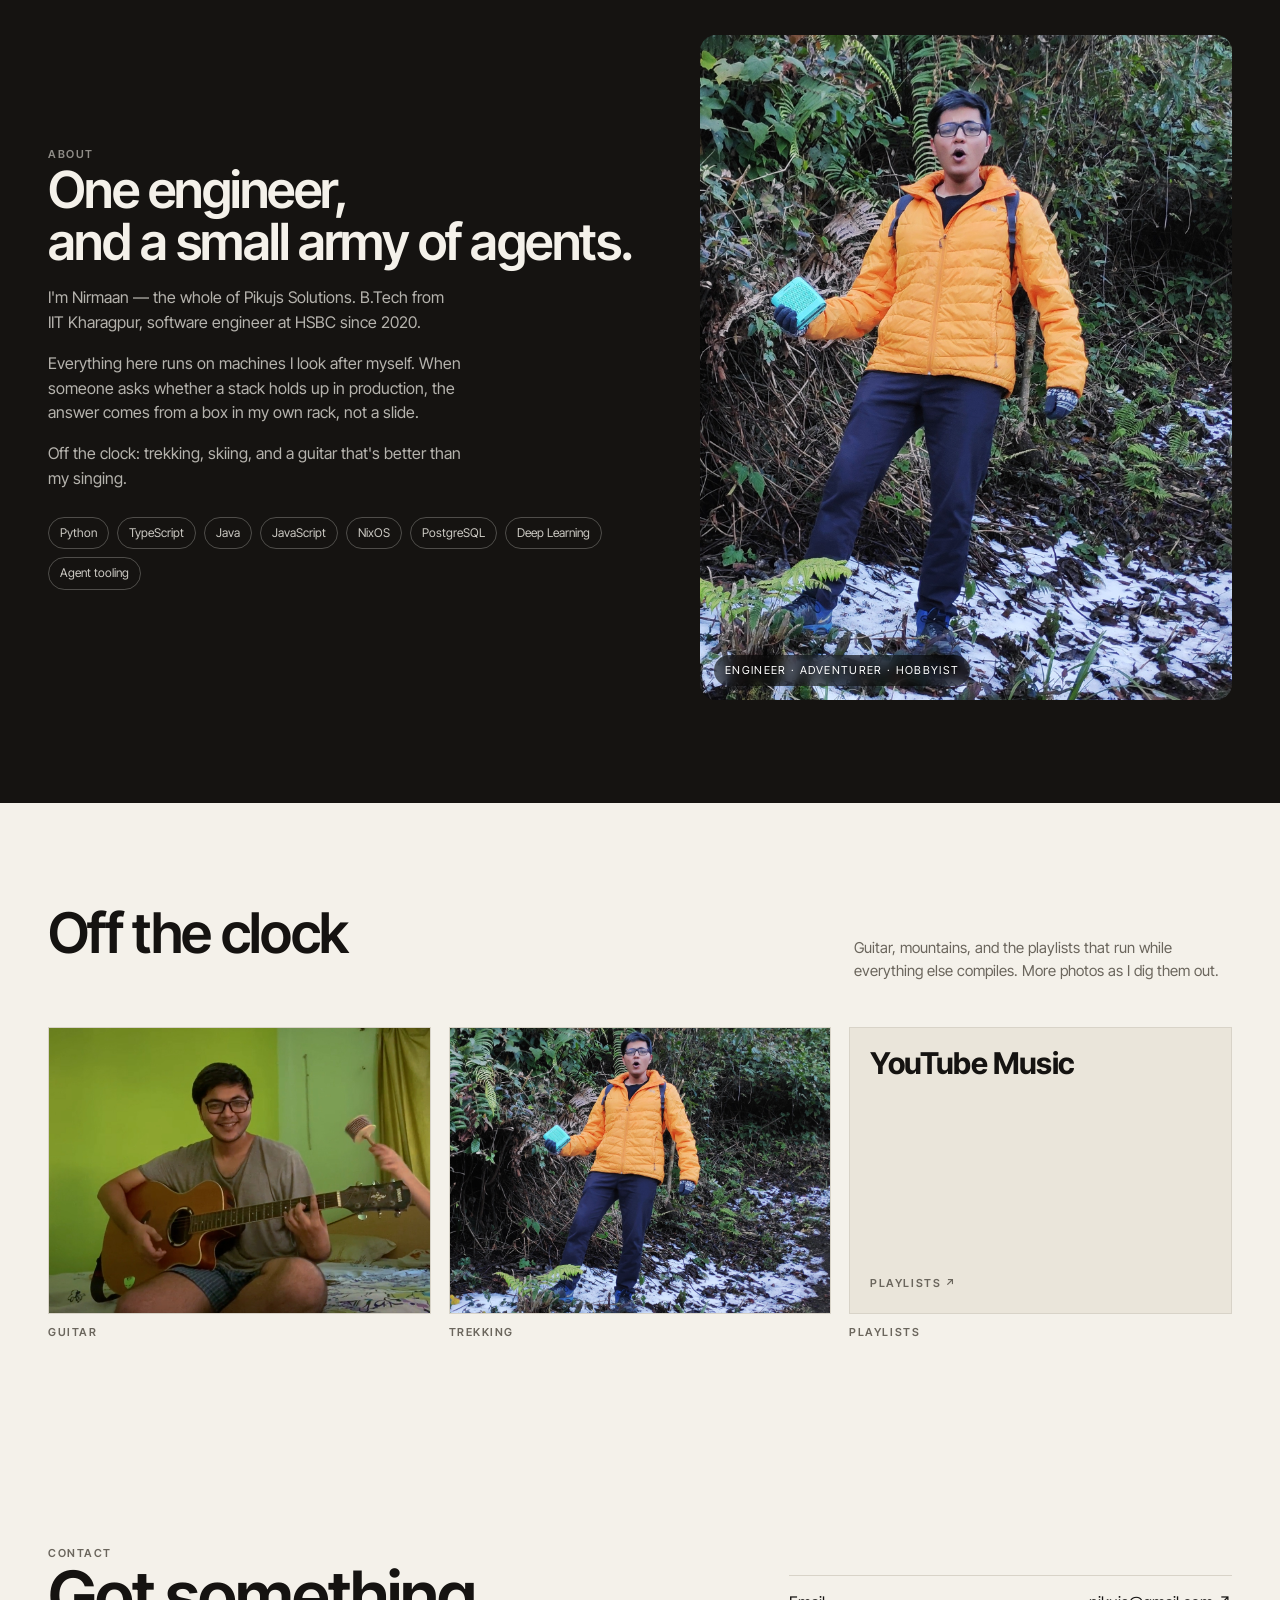
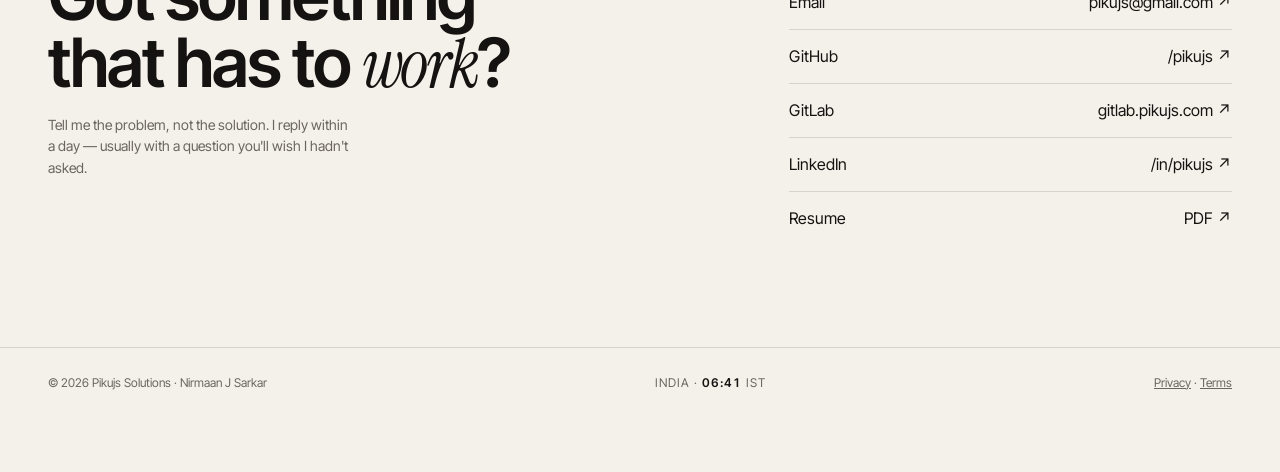
==== commit 9907458c: "chore(hero): keep 'always on' on the homelab stat" ====
--- a/index.html
+++ b/index.html
@@ -63,7 +63,7 @@
     <div class="stats">
       <div><b>2008</b><span>Writing software since</span></div>
       <div><b>1998</b><span>Living since</span></div>
-      <div><b>6</b><span>Servers in the homelab</span></div>
+      <div><b>6</b><span>Homelab servers, always on</span></div>
       <div><b>2020</b><span>Pikujs Solutions, founded</span></div>
     </div>
   </div>
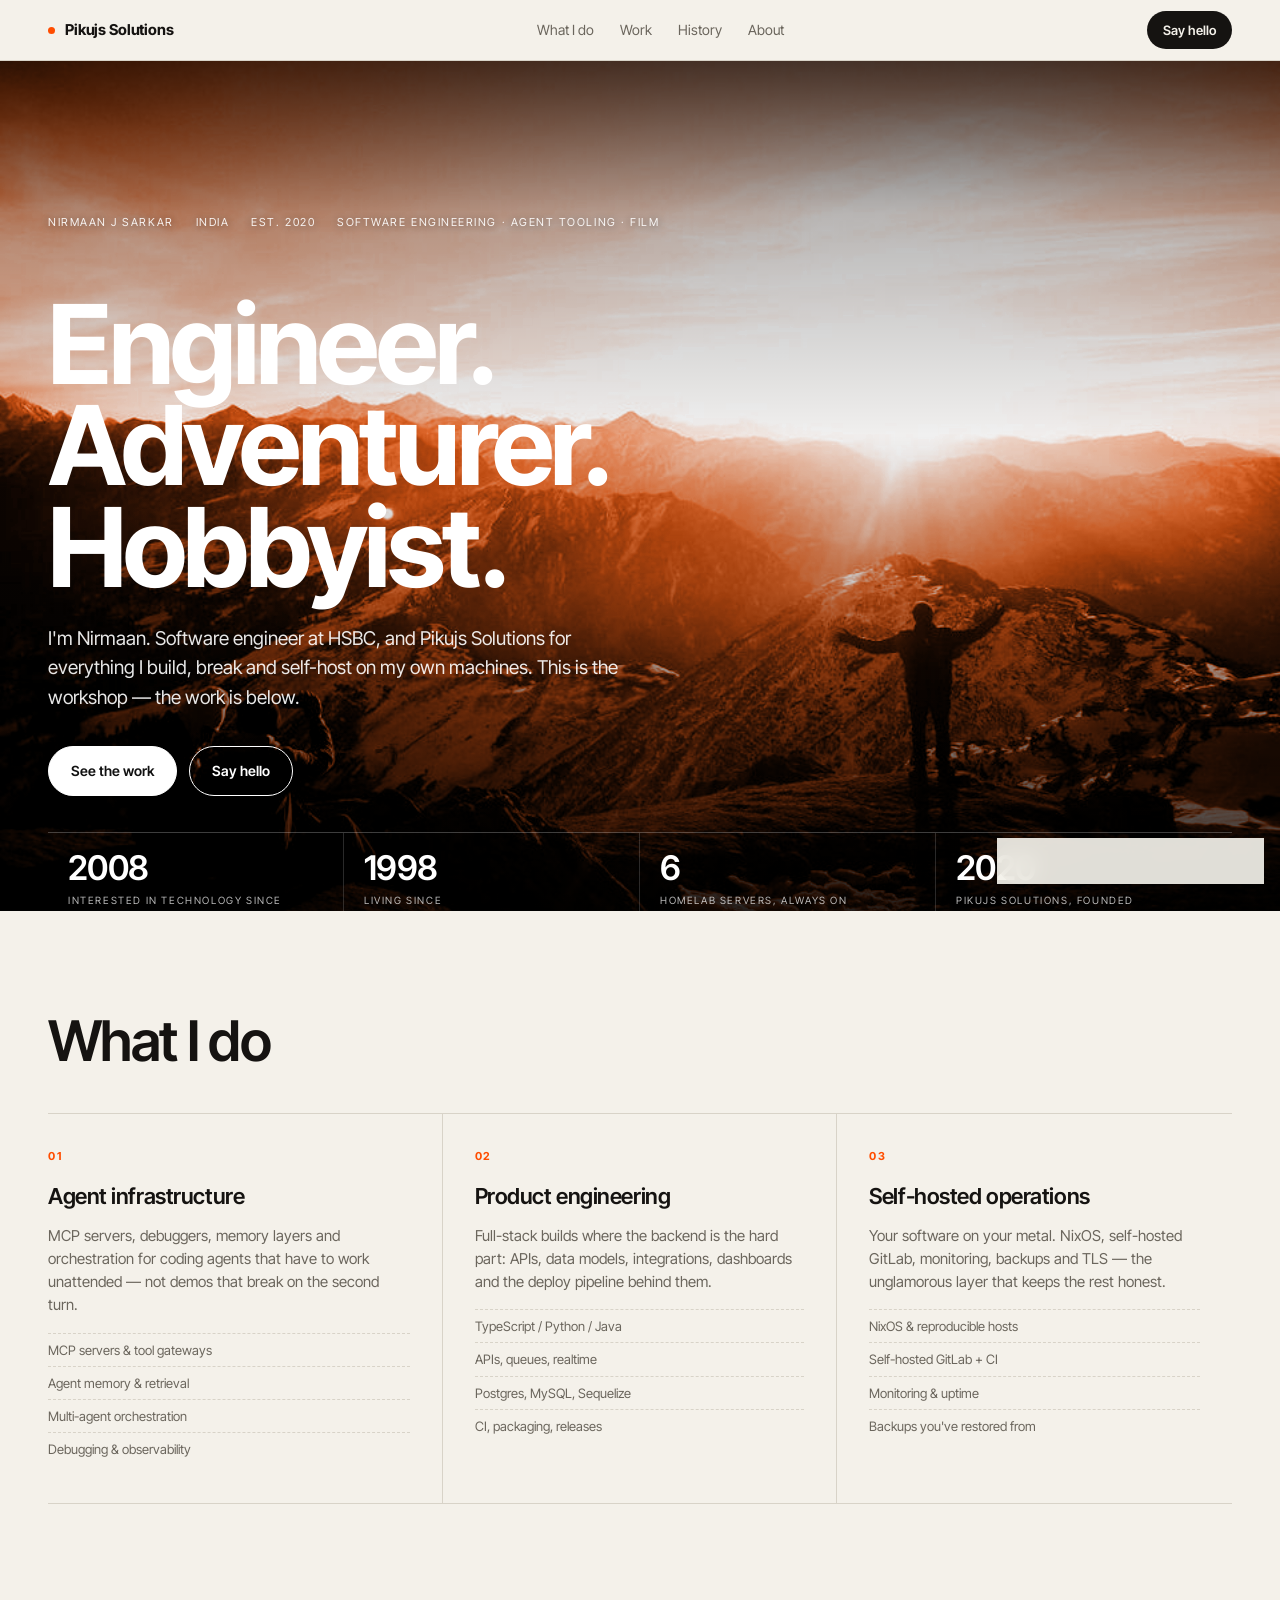
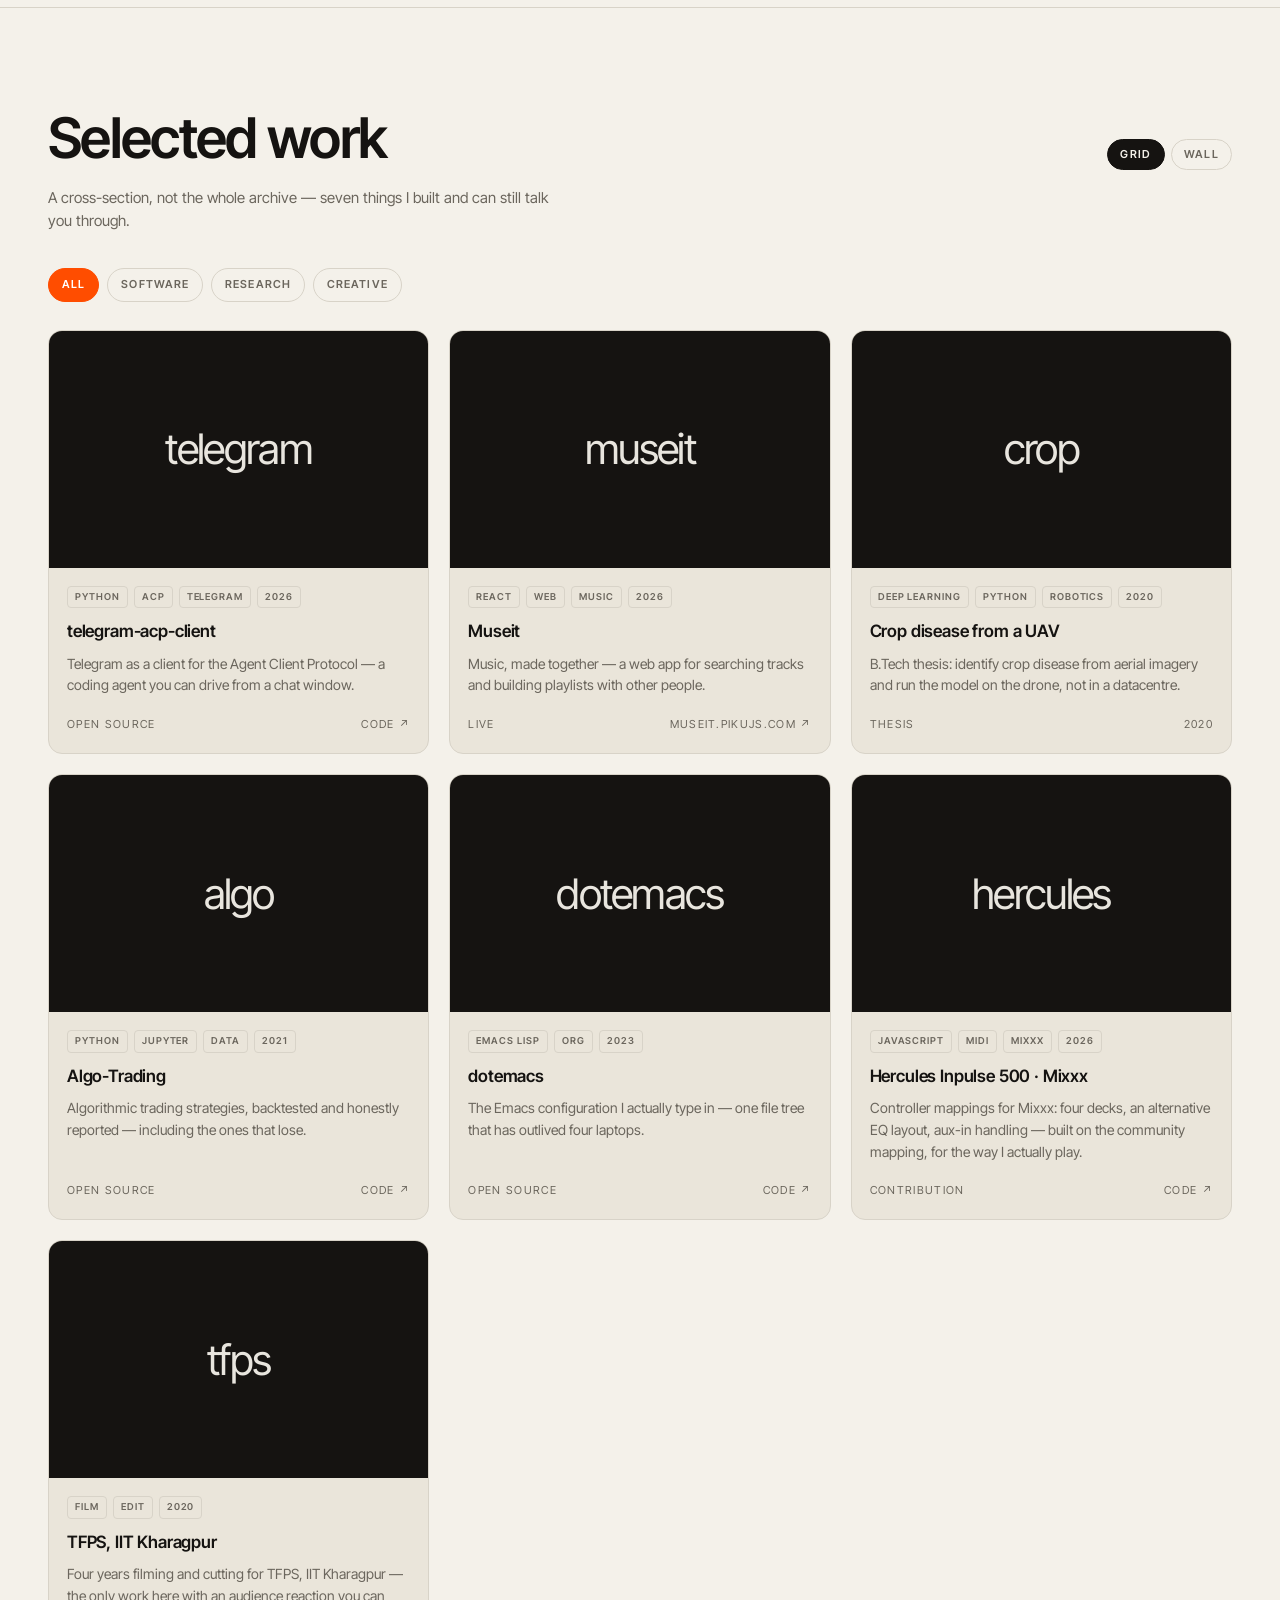
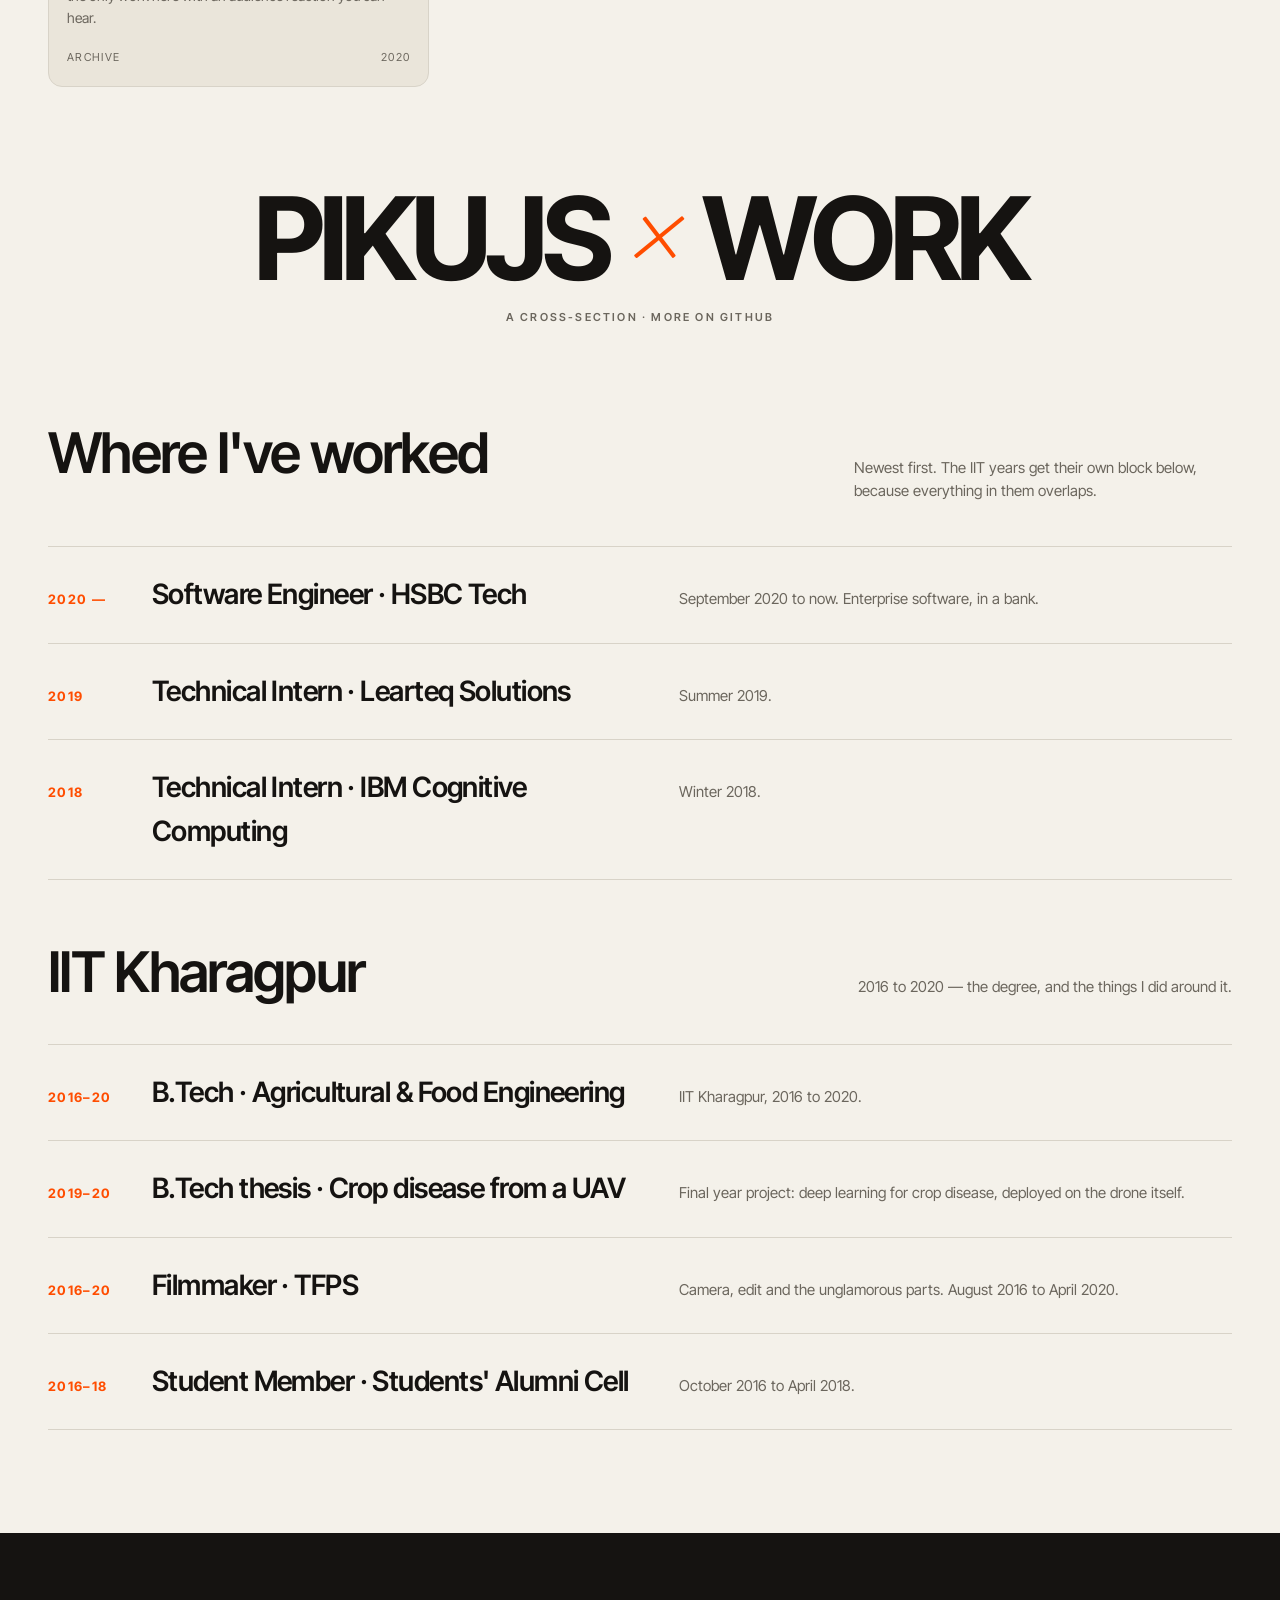
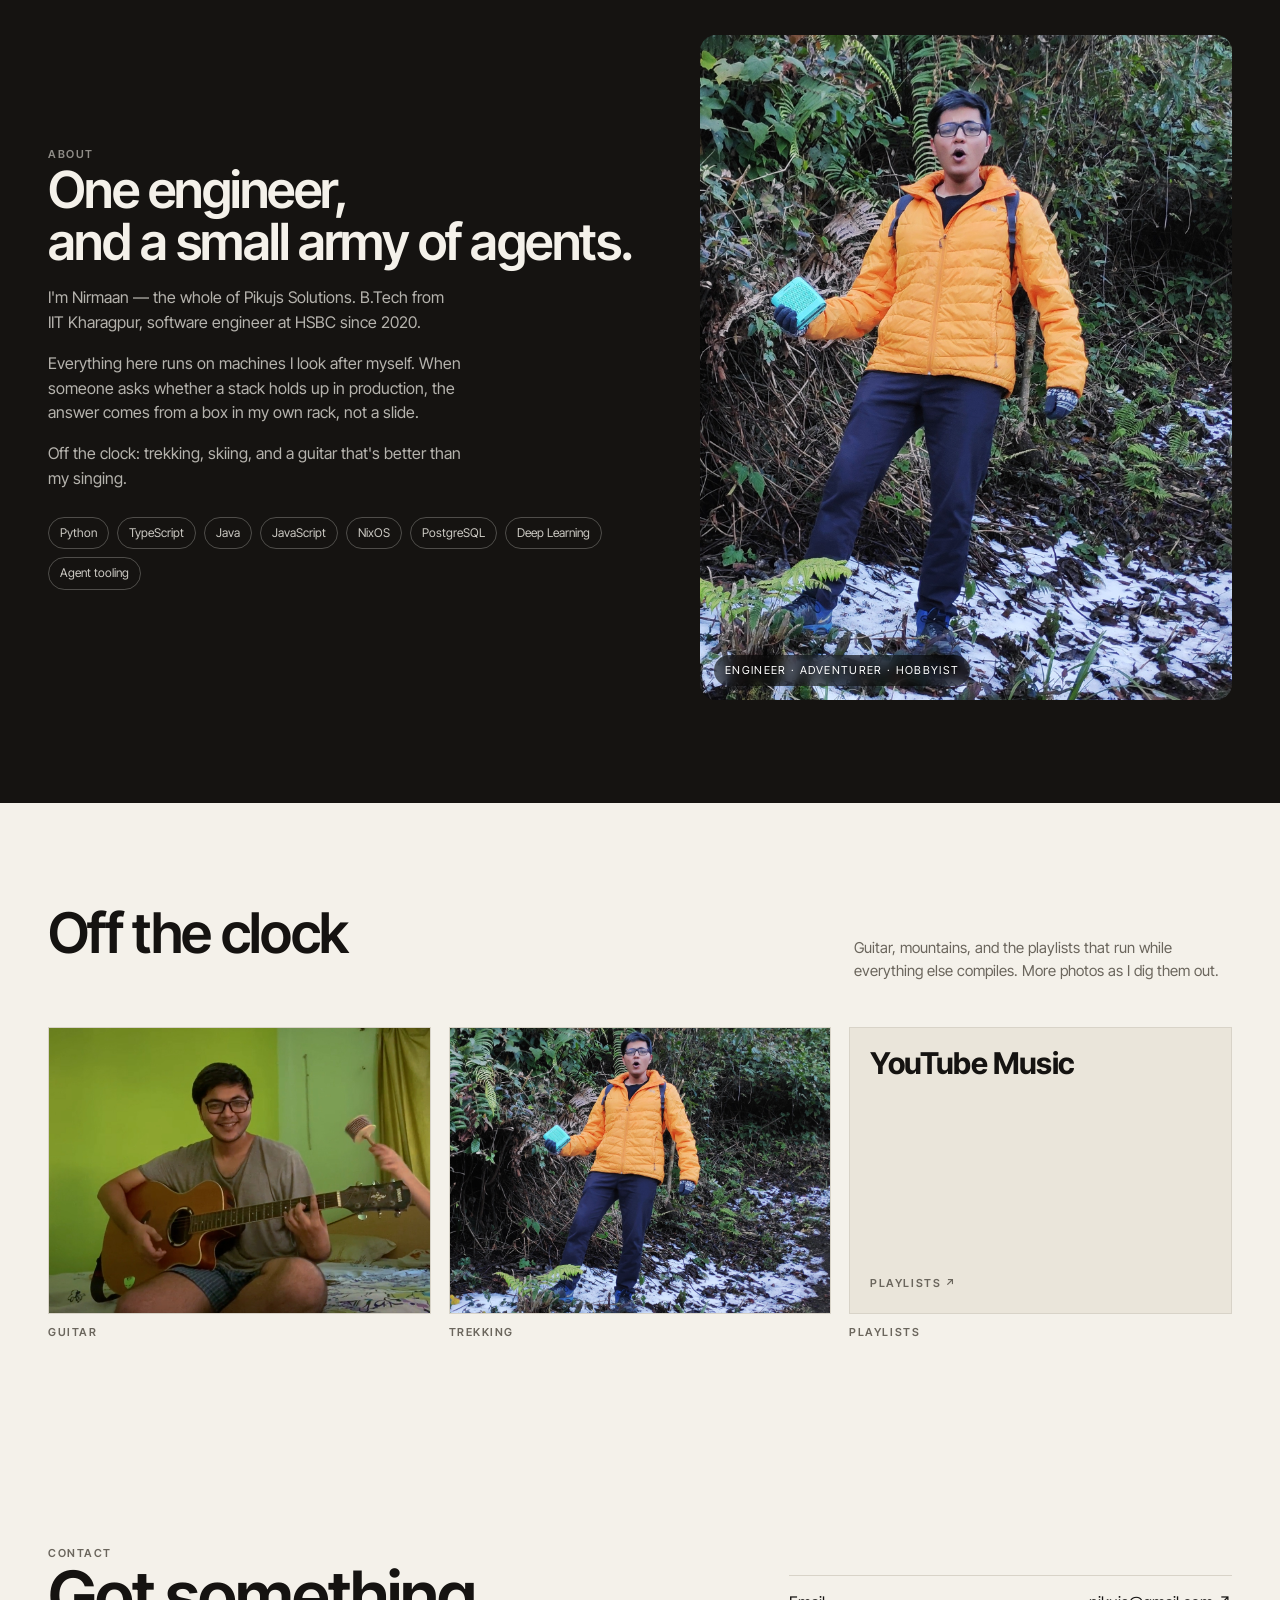
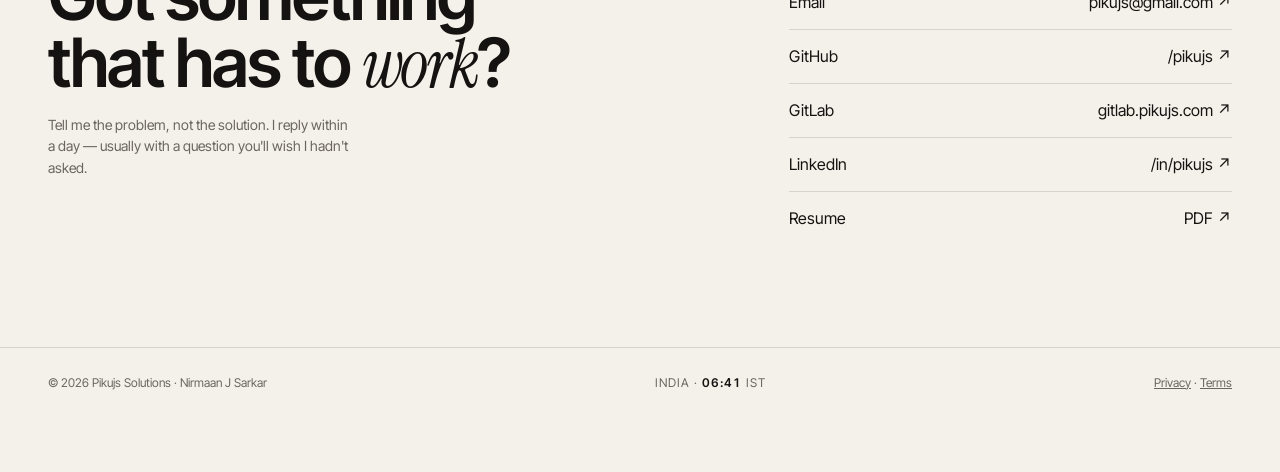
==== commit 4cb7a2e5: "chore(hero): technology interest since 2008, not software" ====
--- a/index.html
+++ b/index.html
@@ -61,7 +61,7 @@
   </div>
   <div class="wrap">
     <div class="stats">
-      <div><b>2008</b><span>Writing software since</span></div>
+      <div><b>2008</b><span>Interested in technology since</span></div>
       <div><b>1998</b><span>Living since</span></div>
       <div><b>6</b><span>Homelab servers, always on</span></div>
       <div><b>2020</b><span>Pikujs Solutions, founded</span></div>
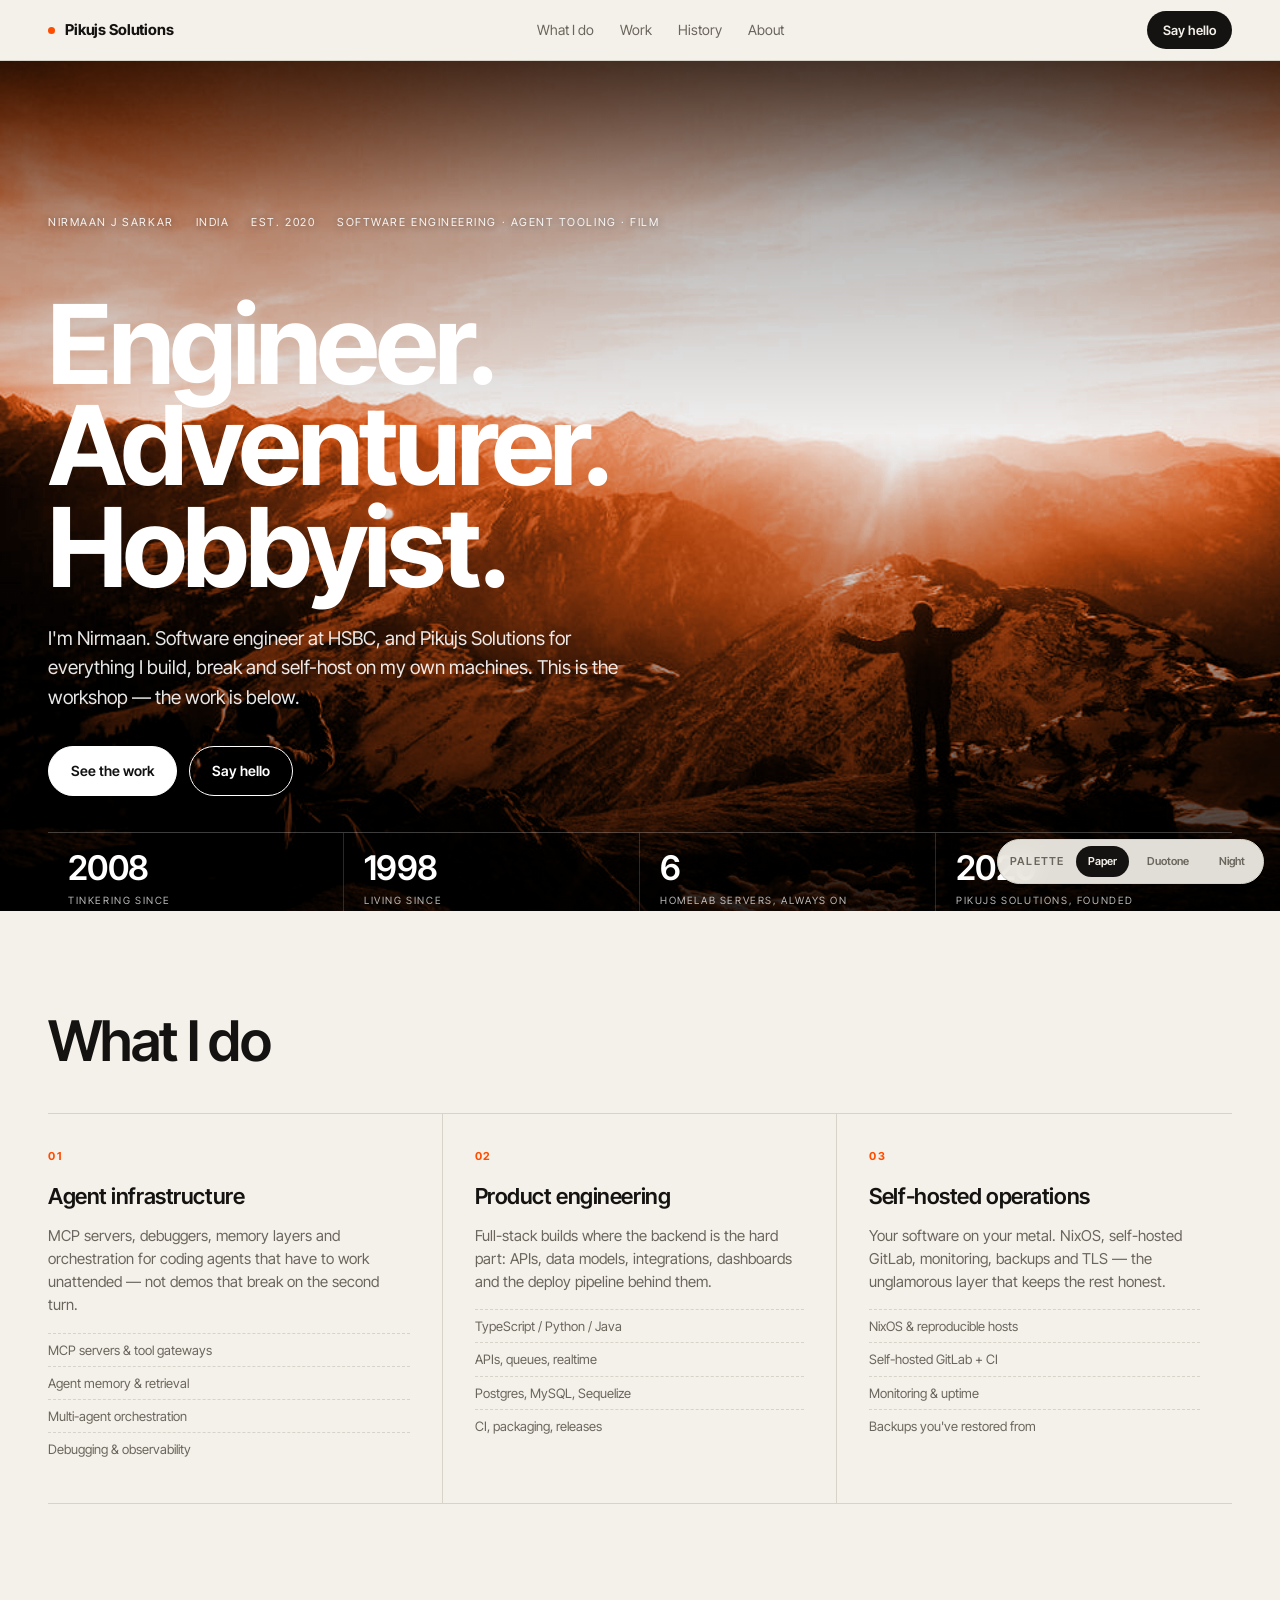
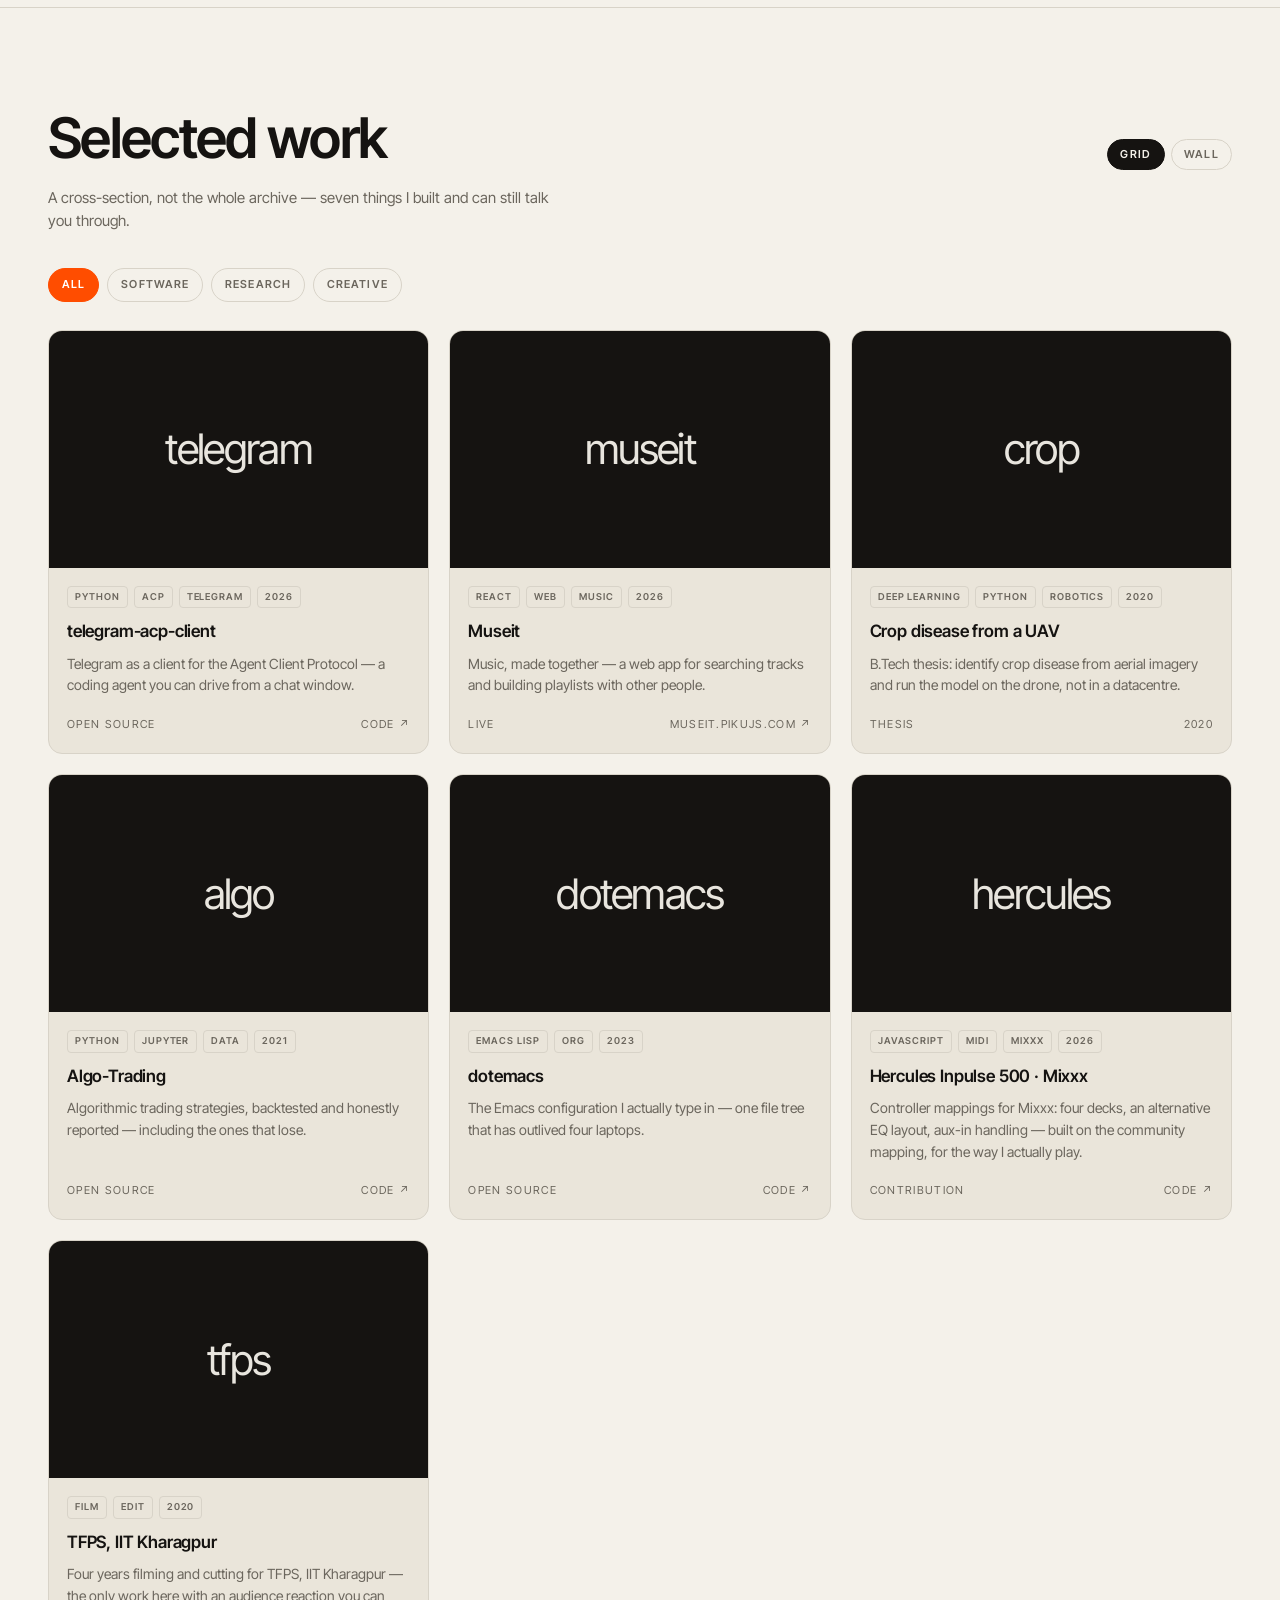
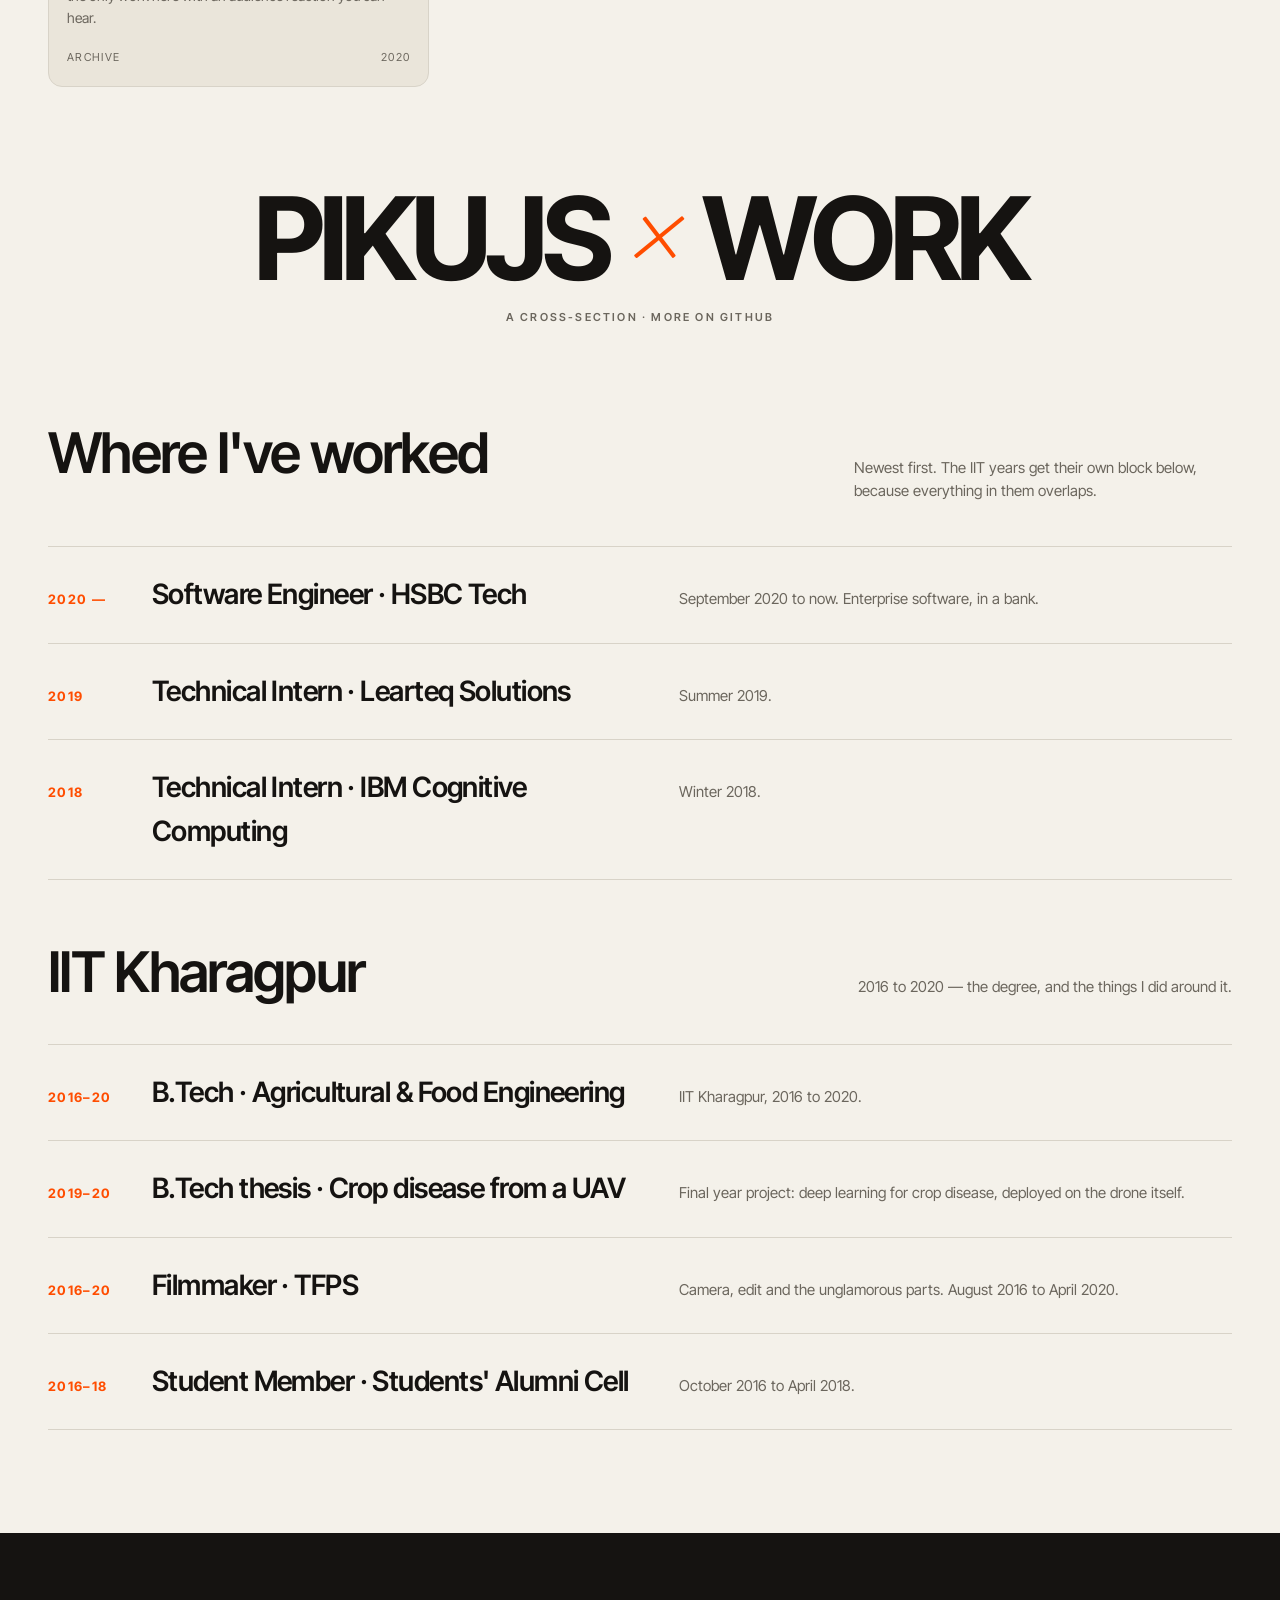
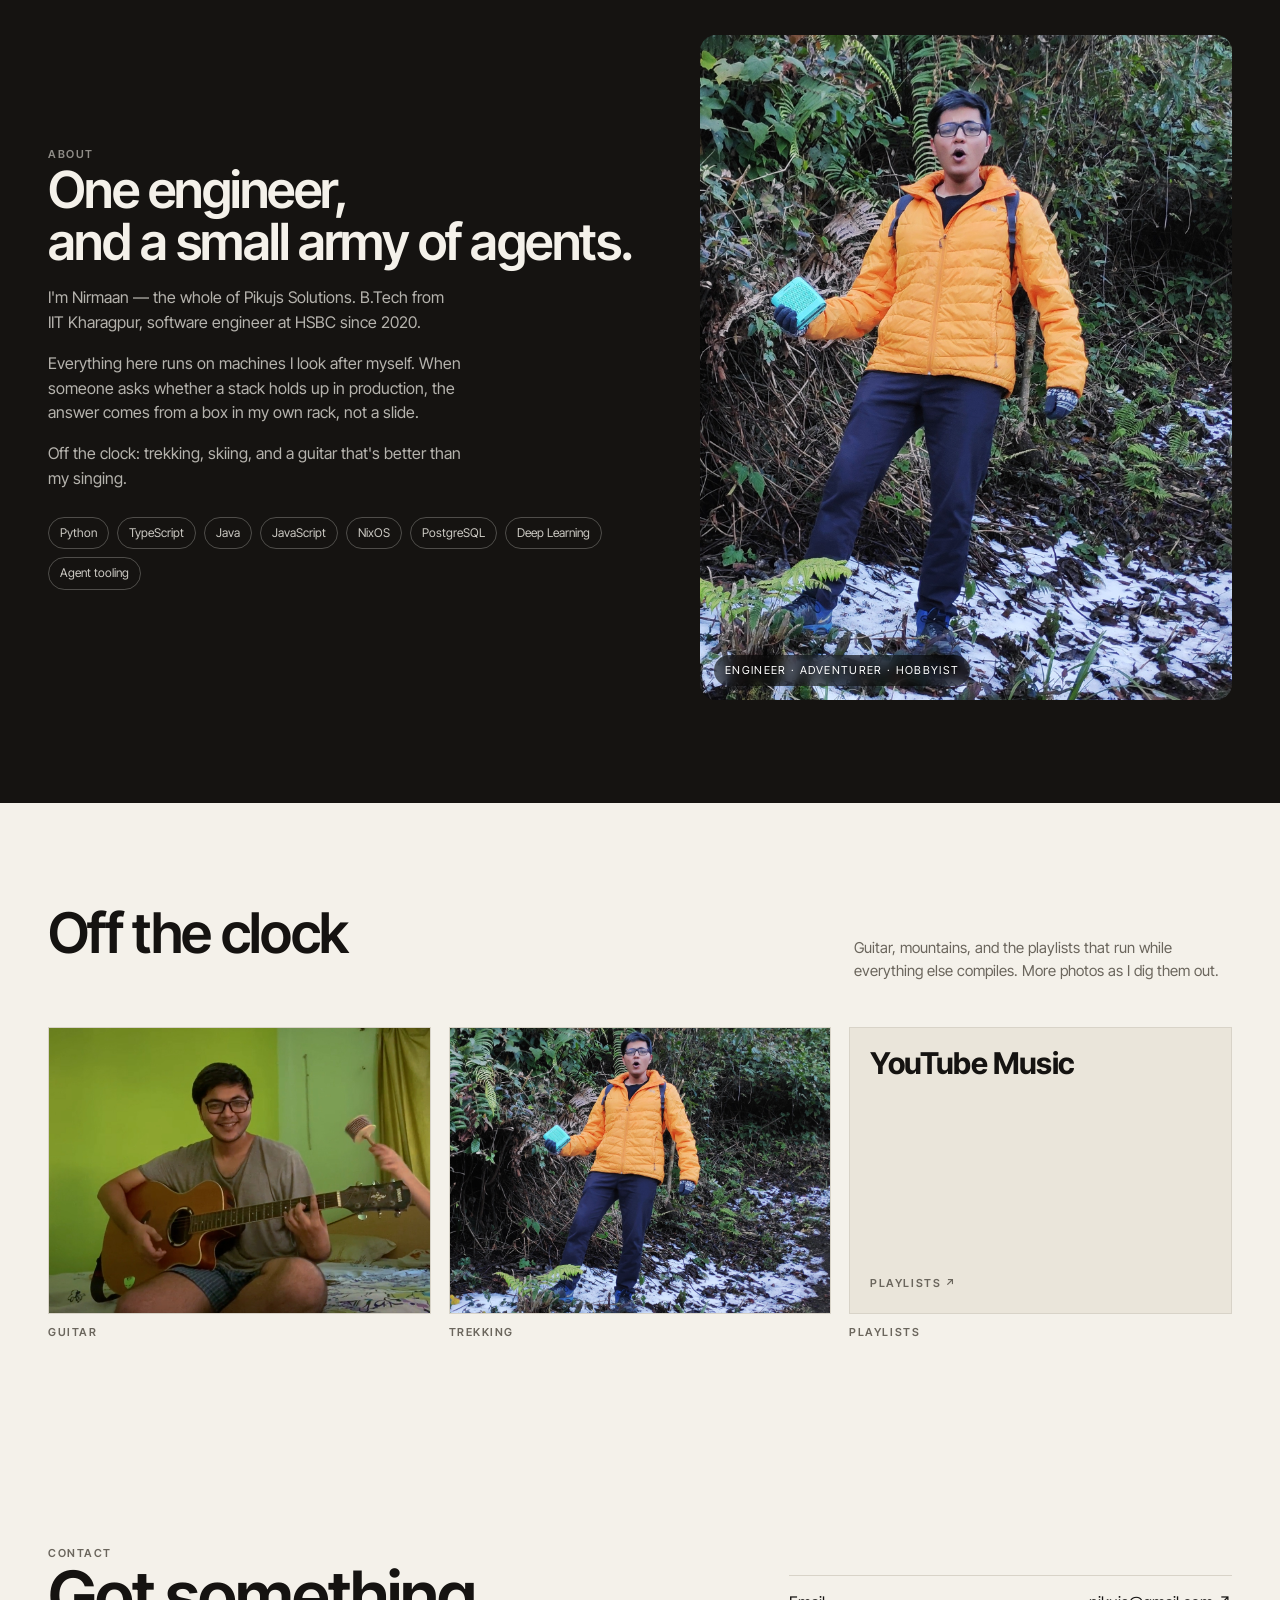
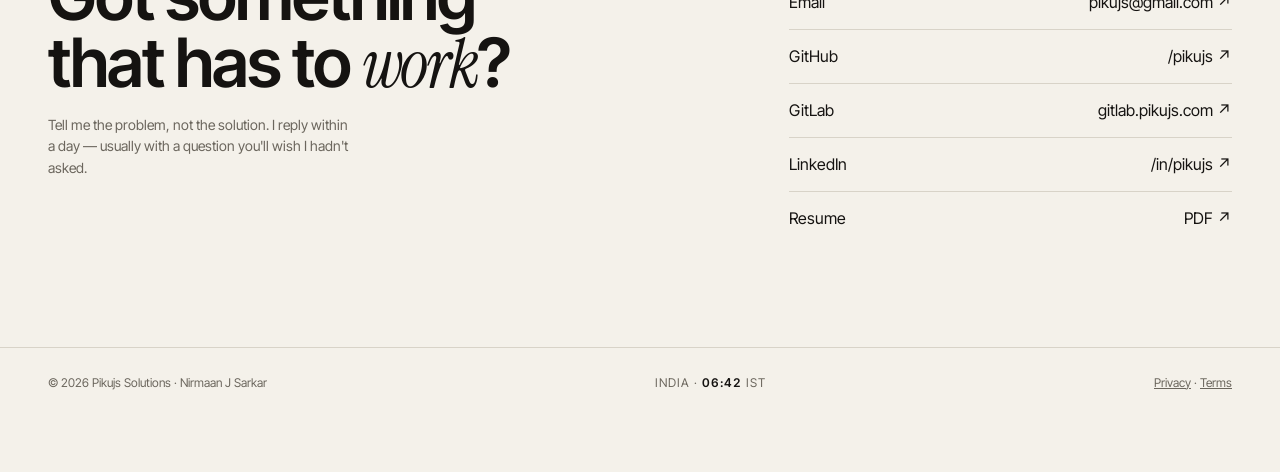
==== commit a6497829: "chore(hero): shorter, wittier tech stat" ====
--- a/index.html
+++ b/index.html
@@ -61,7 +61,7 @@
   </div>
   <div class="wrap">
     <div class="stats">
-      <div><b>2008</b><span>Interested in technology since</span></div>
+      <div><b>2008</b><span>Tinkering since</span></div>
       <div><b>1998</b><span>Living since</span></div>
       <div><b>6</b><span>Homelab servers, always on</span></div>
       <div><b>2020</b><span>Pikujs Solutions, founded</span></div>
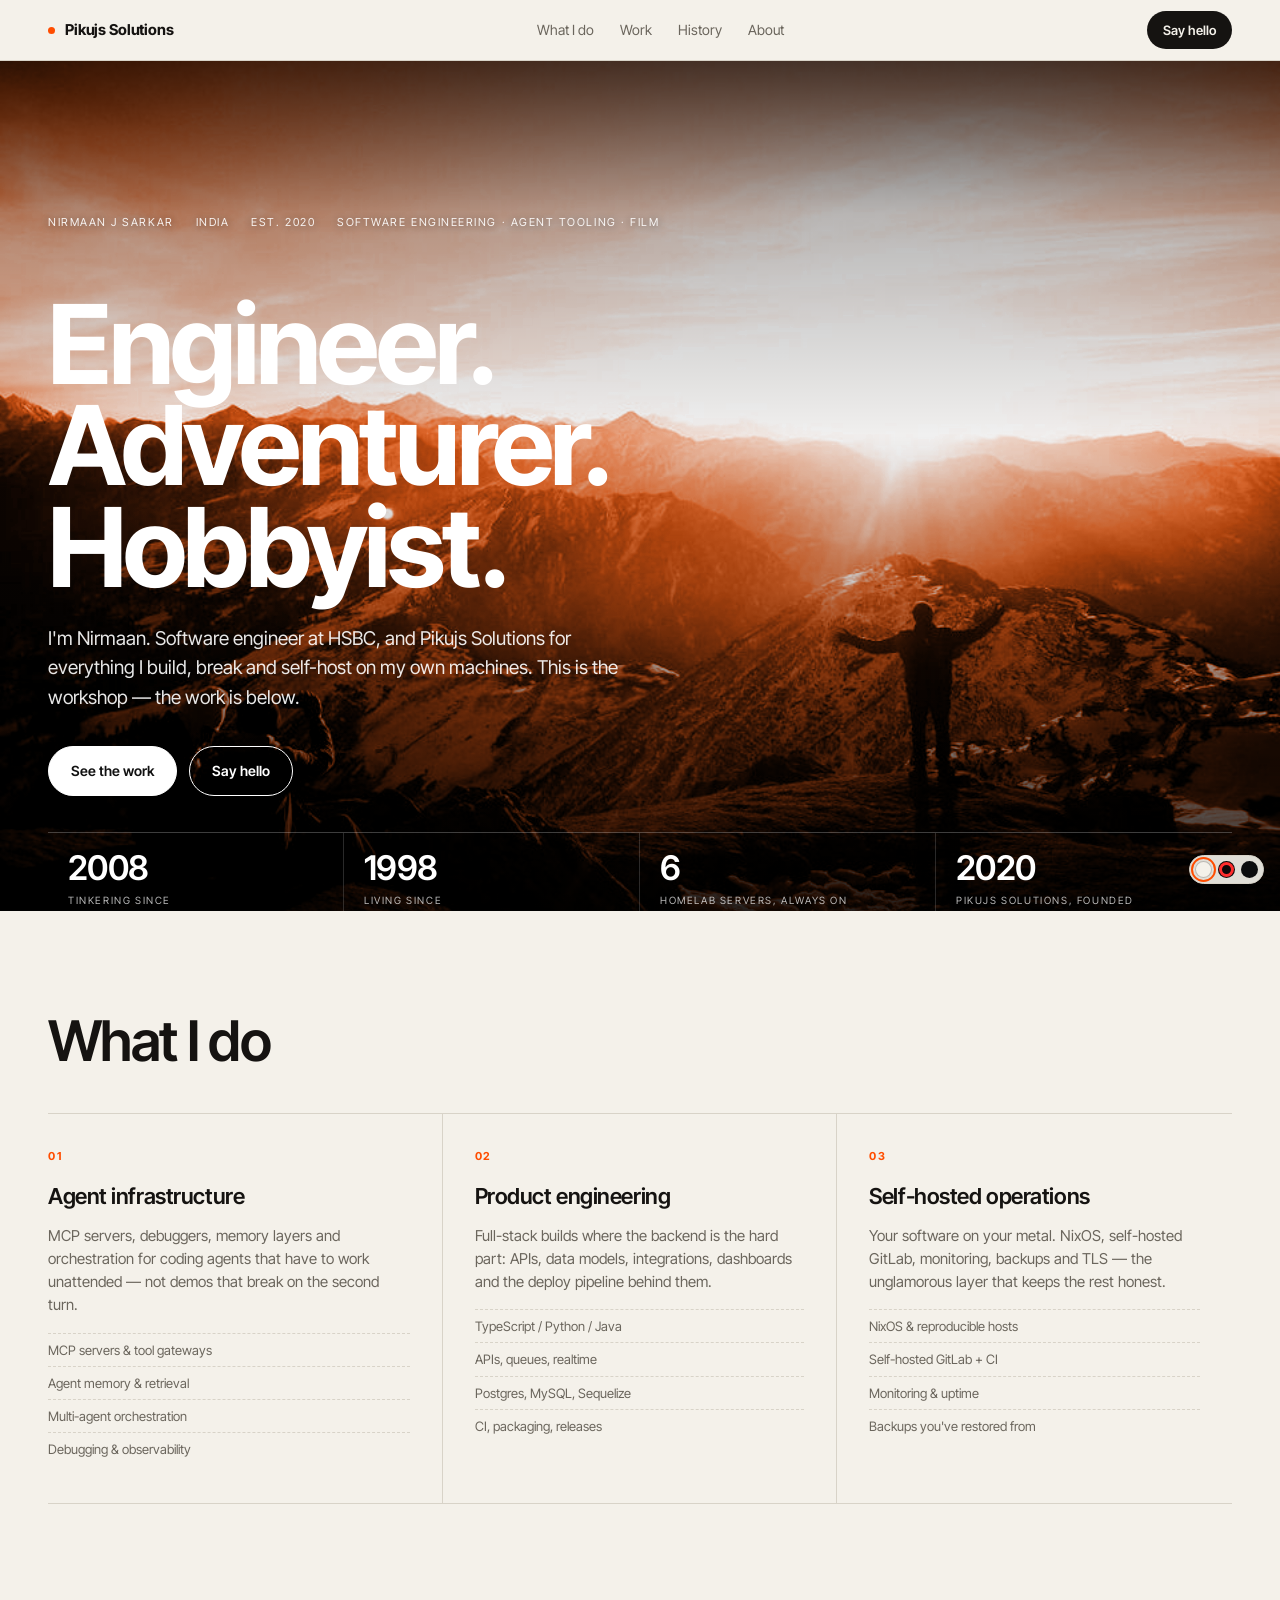
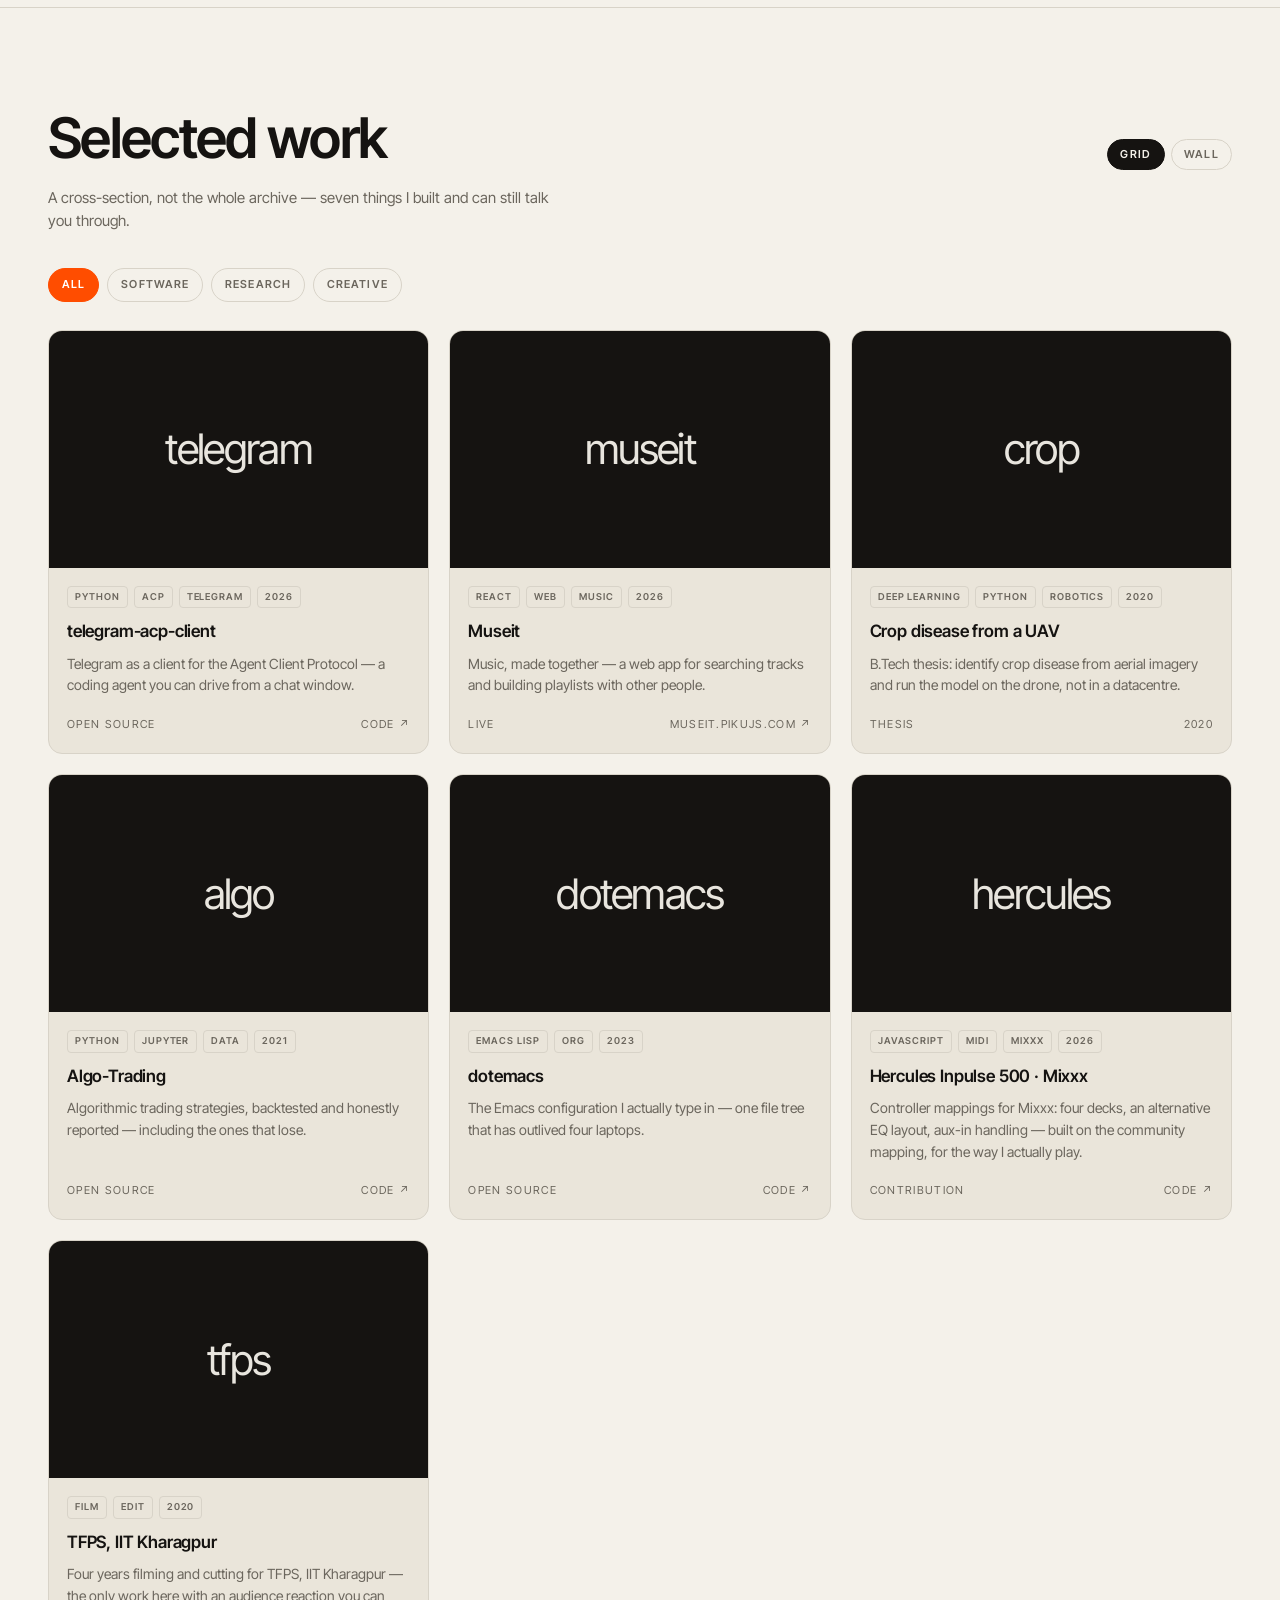
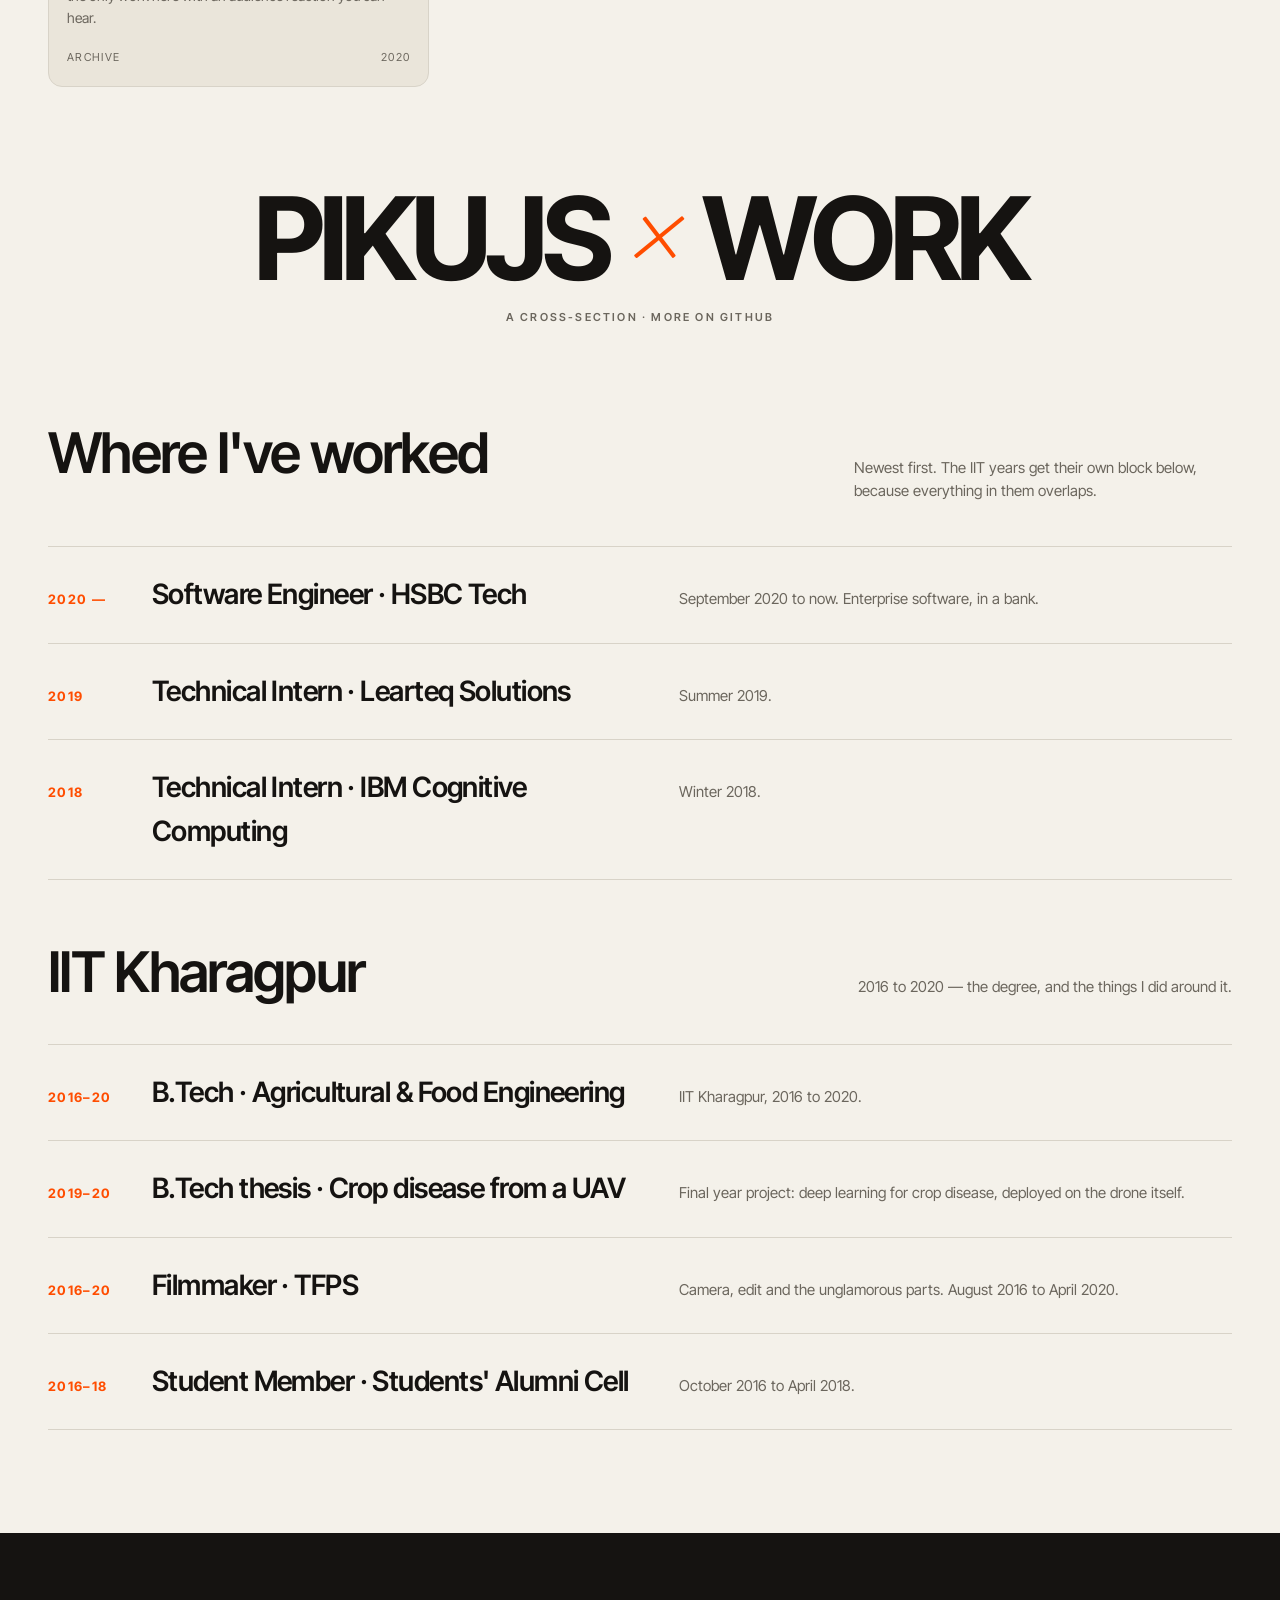
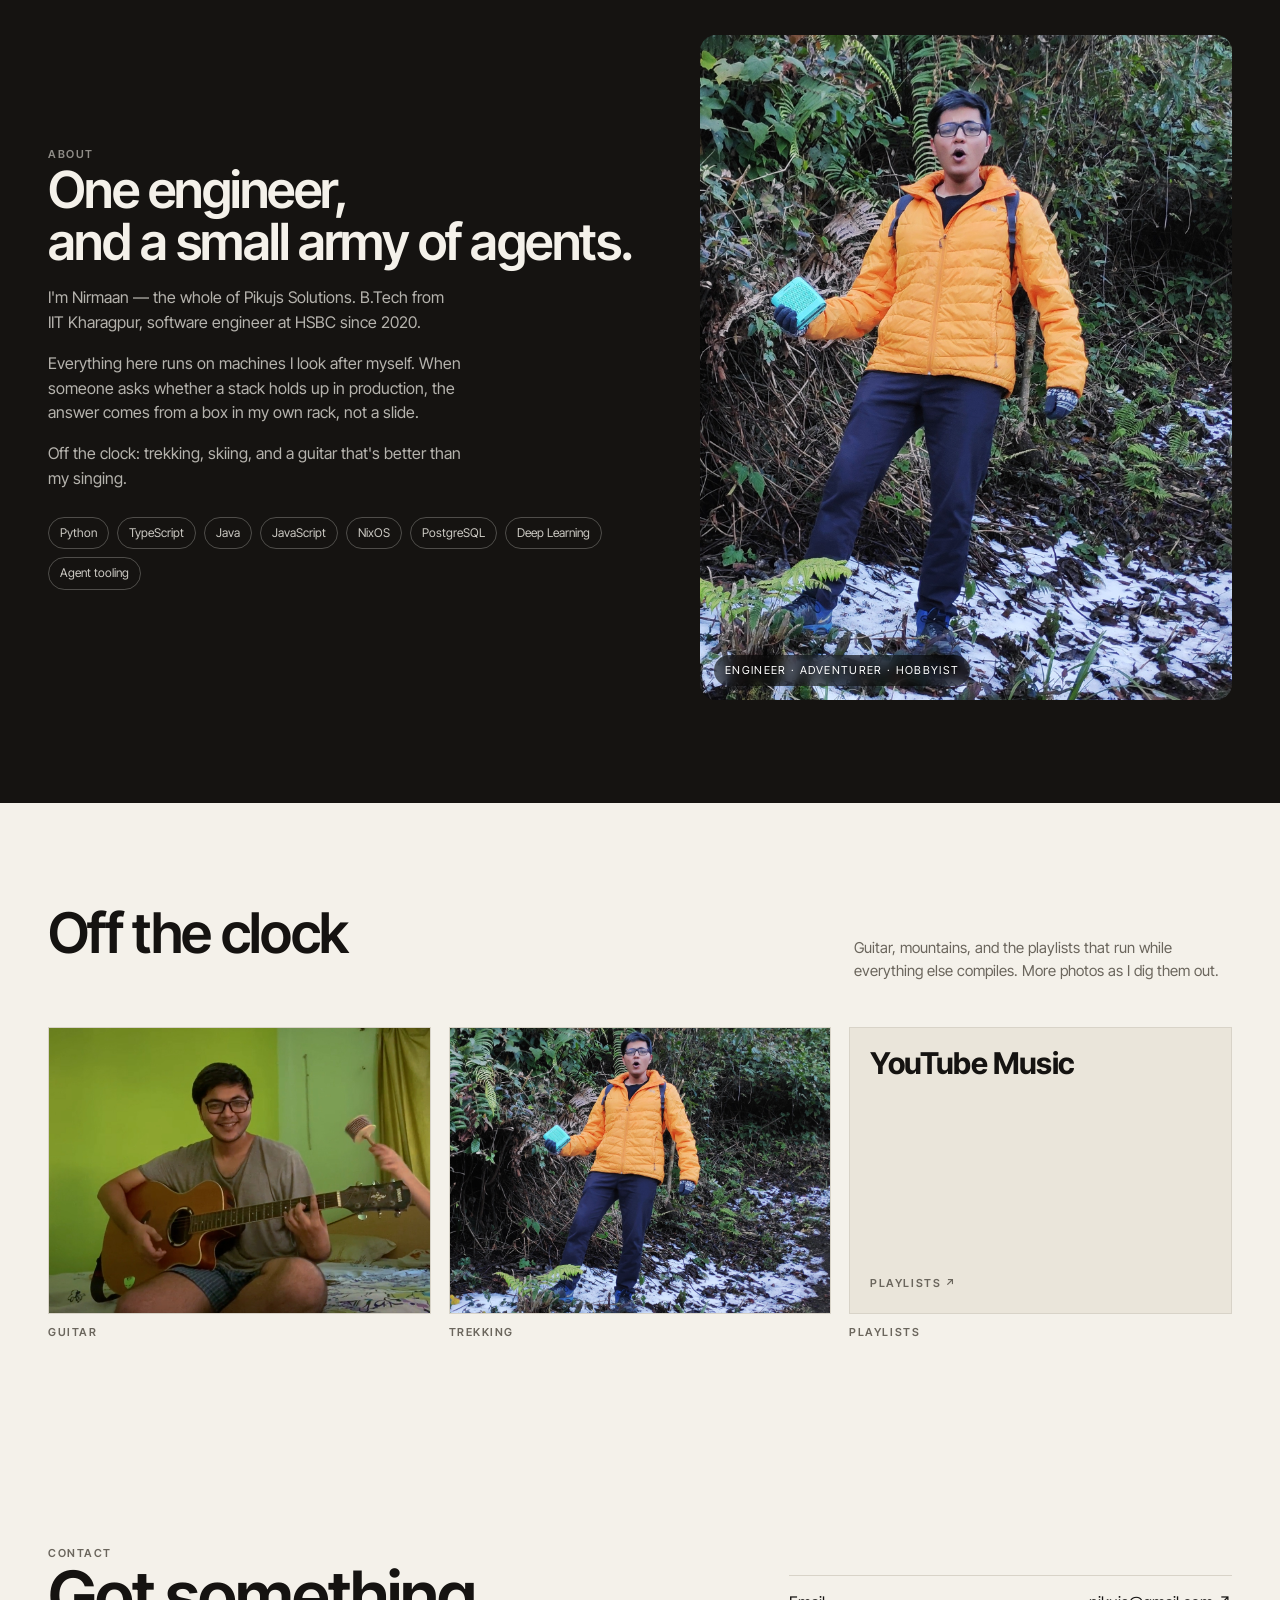
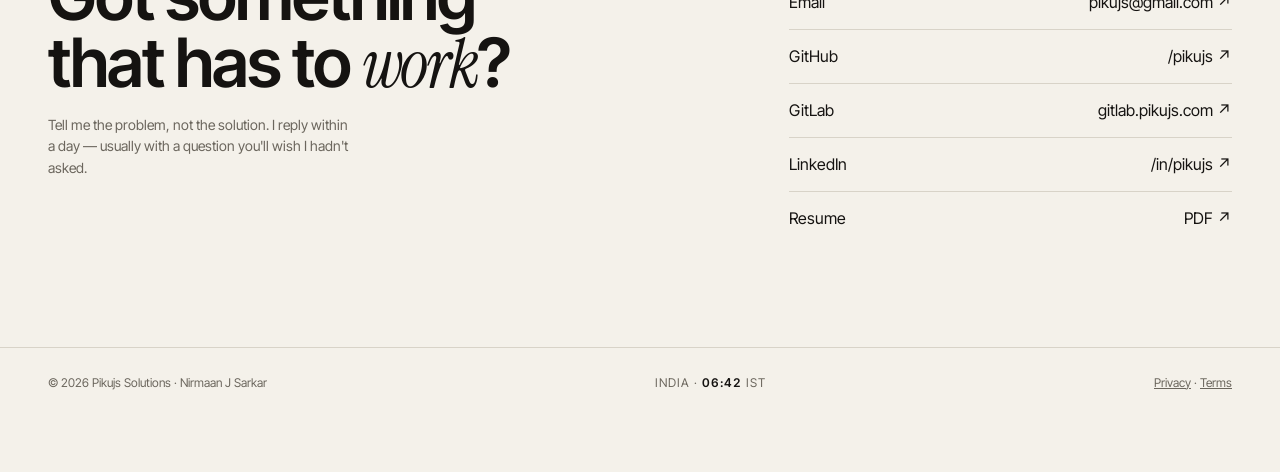
==== commit bb85242b: "feat(palette): compact 3-swatch toggle, names on hover" ====
--- a/index.html
+++ b/index.html
@@ -314,11 +314,10 @@
   </div>
 </footer>
 
-<div class="switch" role="group" aria-label="Palette">
-  <b>Palette</b>
-  <button data-p="paper" aria-pressed="true">Paper</button>
-  <button data-p="duotone" aria-pressed="false">Duotone</button>
-  <button data-p="night" aria-pressed="false">Night</button>
+<div class="switch" role="group" aria-label="Colour palette">
+  <button data-p="paper" data-name="Paper" aria-label="Paper palette" aria-pressed="true"></button>
+  <button data-p="duotone" data-name="Duotone" aria-label="Duotone palette" aria-pressed="false"></button>
+  <button data-p="night" data-name="Night" aria-label="Night palette" aria-pressed="false"></button>
 </div>
 
 <script src="js/palette.js"></script>
--- a/css/site.css
+++ b/css/site.css
@@ -184,19 +184,29 @@
 footer .clock{font-variant-numeric:tabular-nums; letter-spacing:.08em; text-transform:uppercase}
 footer .clock b{color:var(--fg); font-weight:600}
 
-/* ---------- palette switcher (the only JS on the page) ---------- */
+/* ---------- palette switcher: three compact swatches, names on hover ---------- */
 .switch{
   position:fixed; right:16px; bottom:16px; z-index:50; display:flex; gap:6px; align-items:center;
   background:color-mix(in srgb, var(--bg) 92%, transparent); border:1px solid var(--line);
-  padding:6px; border-radius:999px; backdrop-filter:blur(10px); font-size:11px;
-}
-.switch b{padding:0 6px; color:var(--muted); font-weight:600; letter-spacing:.1em; text-transform:uppercase}
+  padding:5px; border-radius:999px; backdrop-filter:blur(10px);
+}
 .switch button{
-  all:unset; cursor:pointer; padding:6px 11px; border-radius:999px; font:inherit; font-weight:600;
-  color:var(--muted); border:1px solid transparent;
-}
-.switch button[aria-pressed="true"]{background:var(--fg); color:var(--bg)}
-.switch button:focus-visible{outline:2px solid var(--accent); outline-offset:2px}
+  all:unset; cursor:pointer; position:relative; width:15px; height:15px; border-radius:50%;
+  border:1px solid color-mix(in srgb, var(--fg) 25%, transparent); transition:transform .15s ease;
+}
+.switch button[data-p="paper"]{background:#f4f1ea}
+.switch button[data-p="duotone"]{background:#0d0708; box-shadow:inset 0 0 0 3px #ff2d2d}
+.switch button[data-p="night"]{background:#0b0c0e}
+.switch button::after{
+  content:attr(data-name); position:absolute; bottom:calc(100% + 9px); left:50%; transform:translateX(-50%);
+  font-size:10px; letter-spacing:.1em; text-transform:uppercase; font-weight:600; color:var(--fg);
+  background:var(--bg); border:1px solid var(--line); border-radius:4px; padding:3px 7px; white-space:nowrap;
+  opacity:0; pointer-events:none; transition:opacity .12s ease;
+}
+.switch button:hover{transform:scale(1.15)}
+.switch button:hover::after,.switch button:focus-visible::after{opacity:1}
+.switch button[aria-pressed="true"]{outline:2px solid var(--accent); outline-offset:2px}
+.switch button:focus-visible{outline:2px solid var(--fg); outline-offset:3px}
 
 /* ---------- long-form pages: privacy, terms, 404 ---------- */
 .doc{padding:64px 0 80px; max-width:820px}
